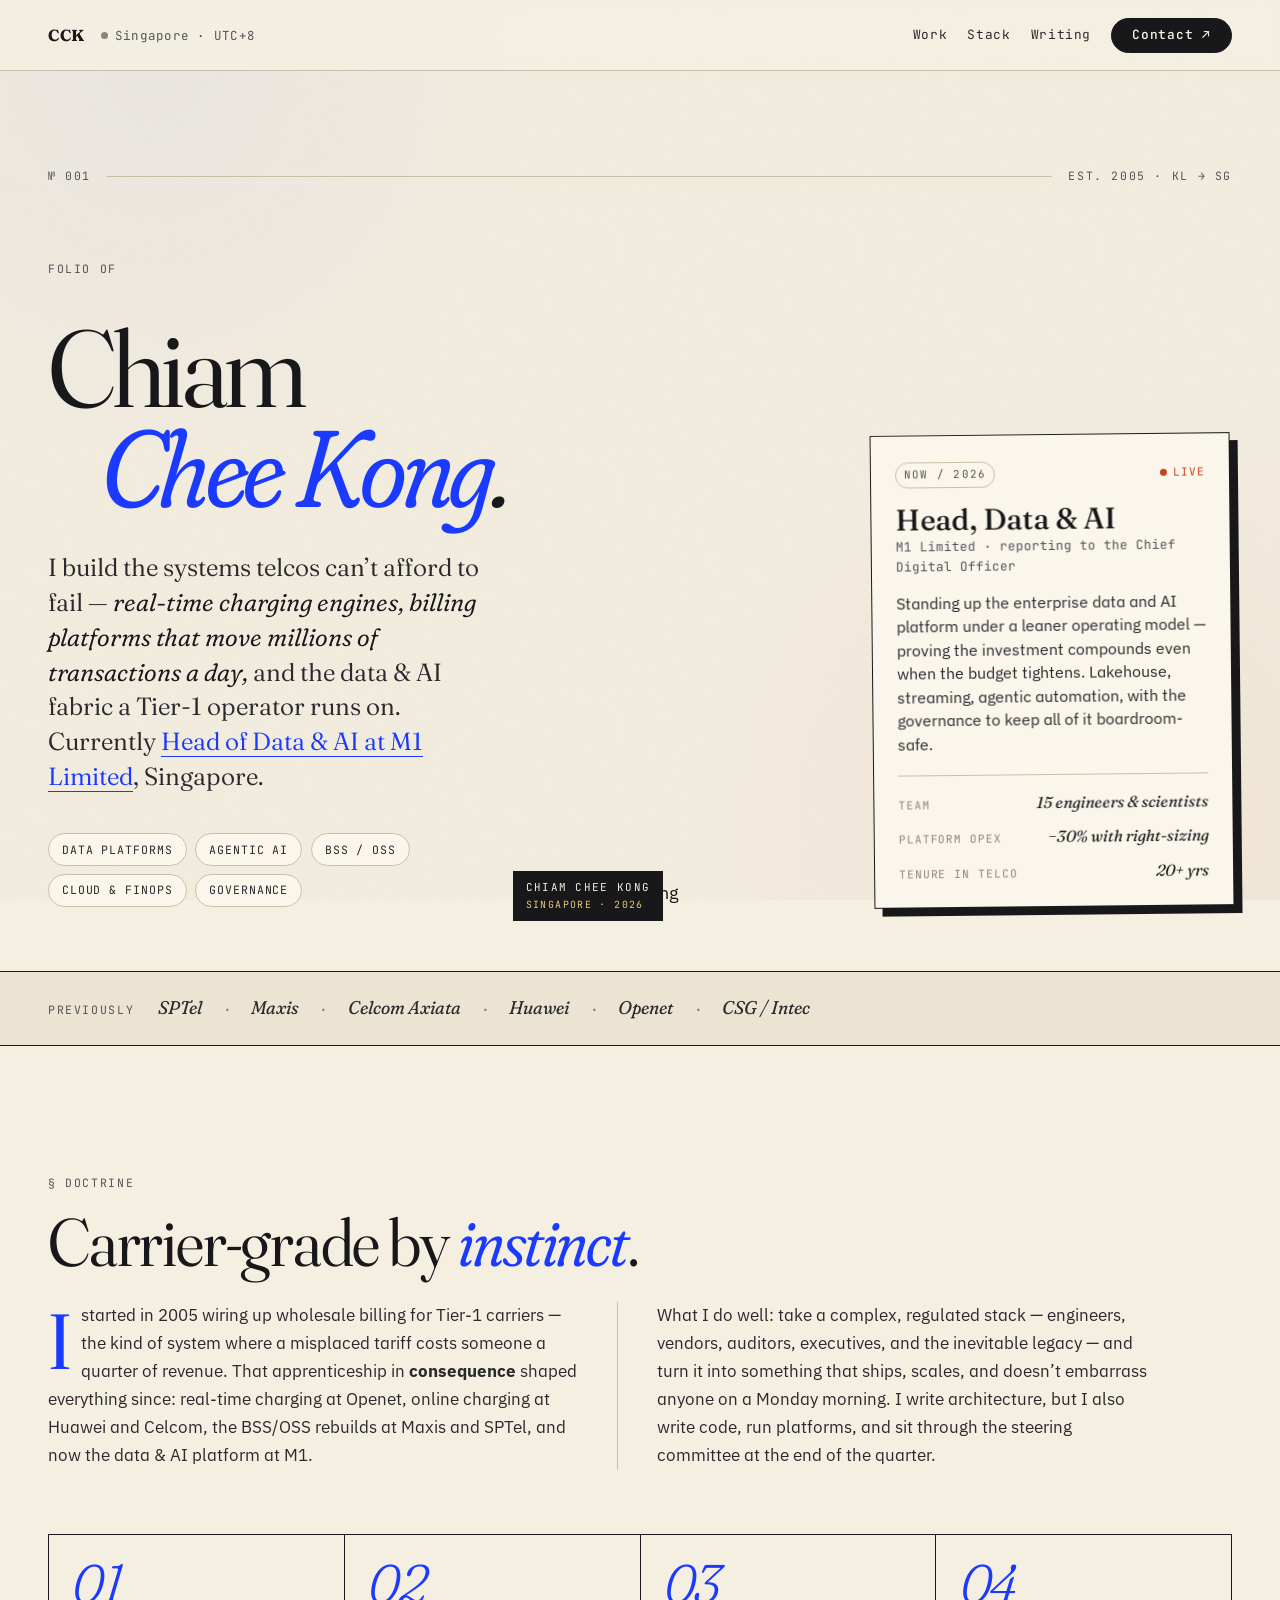
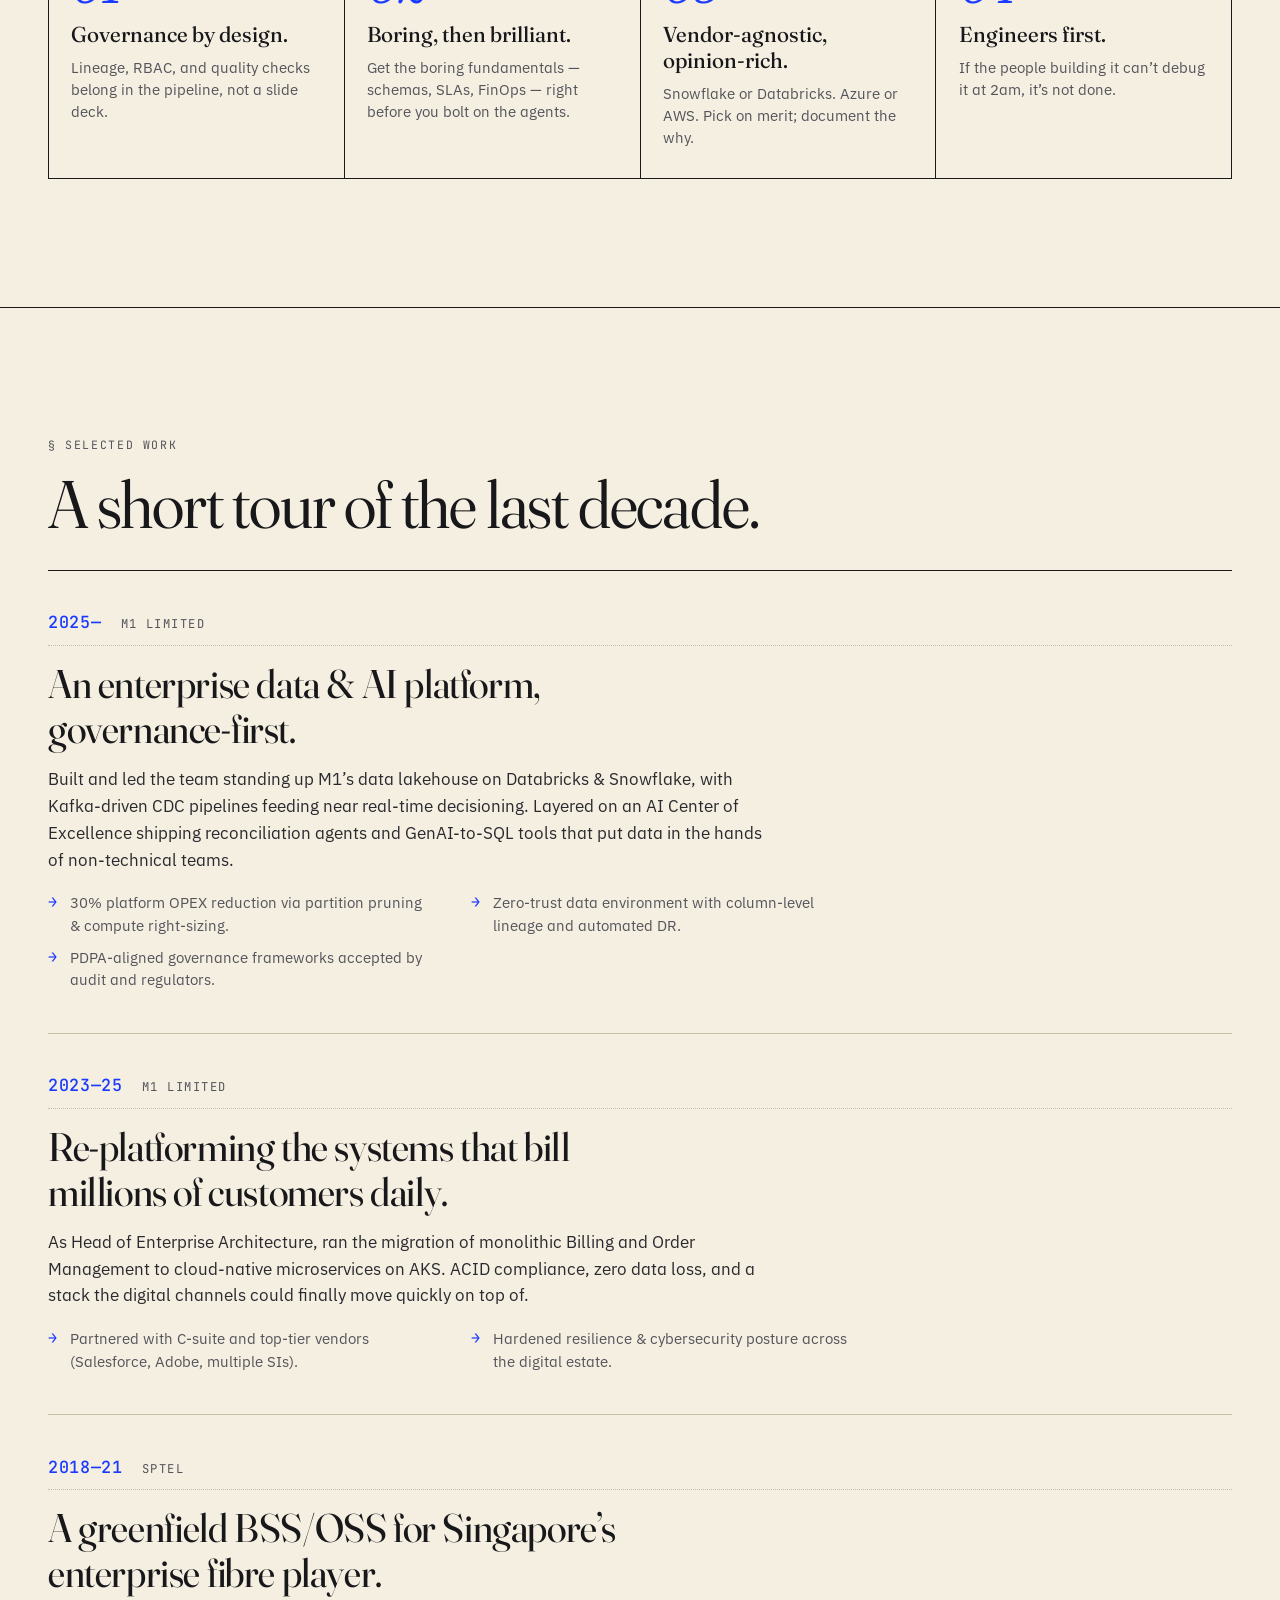
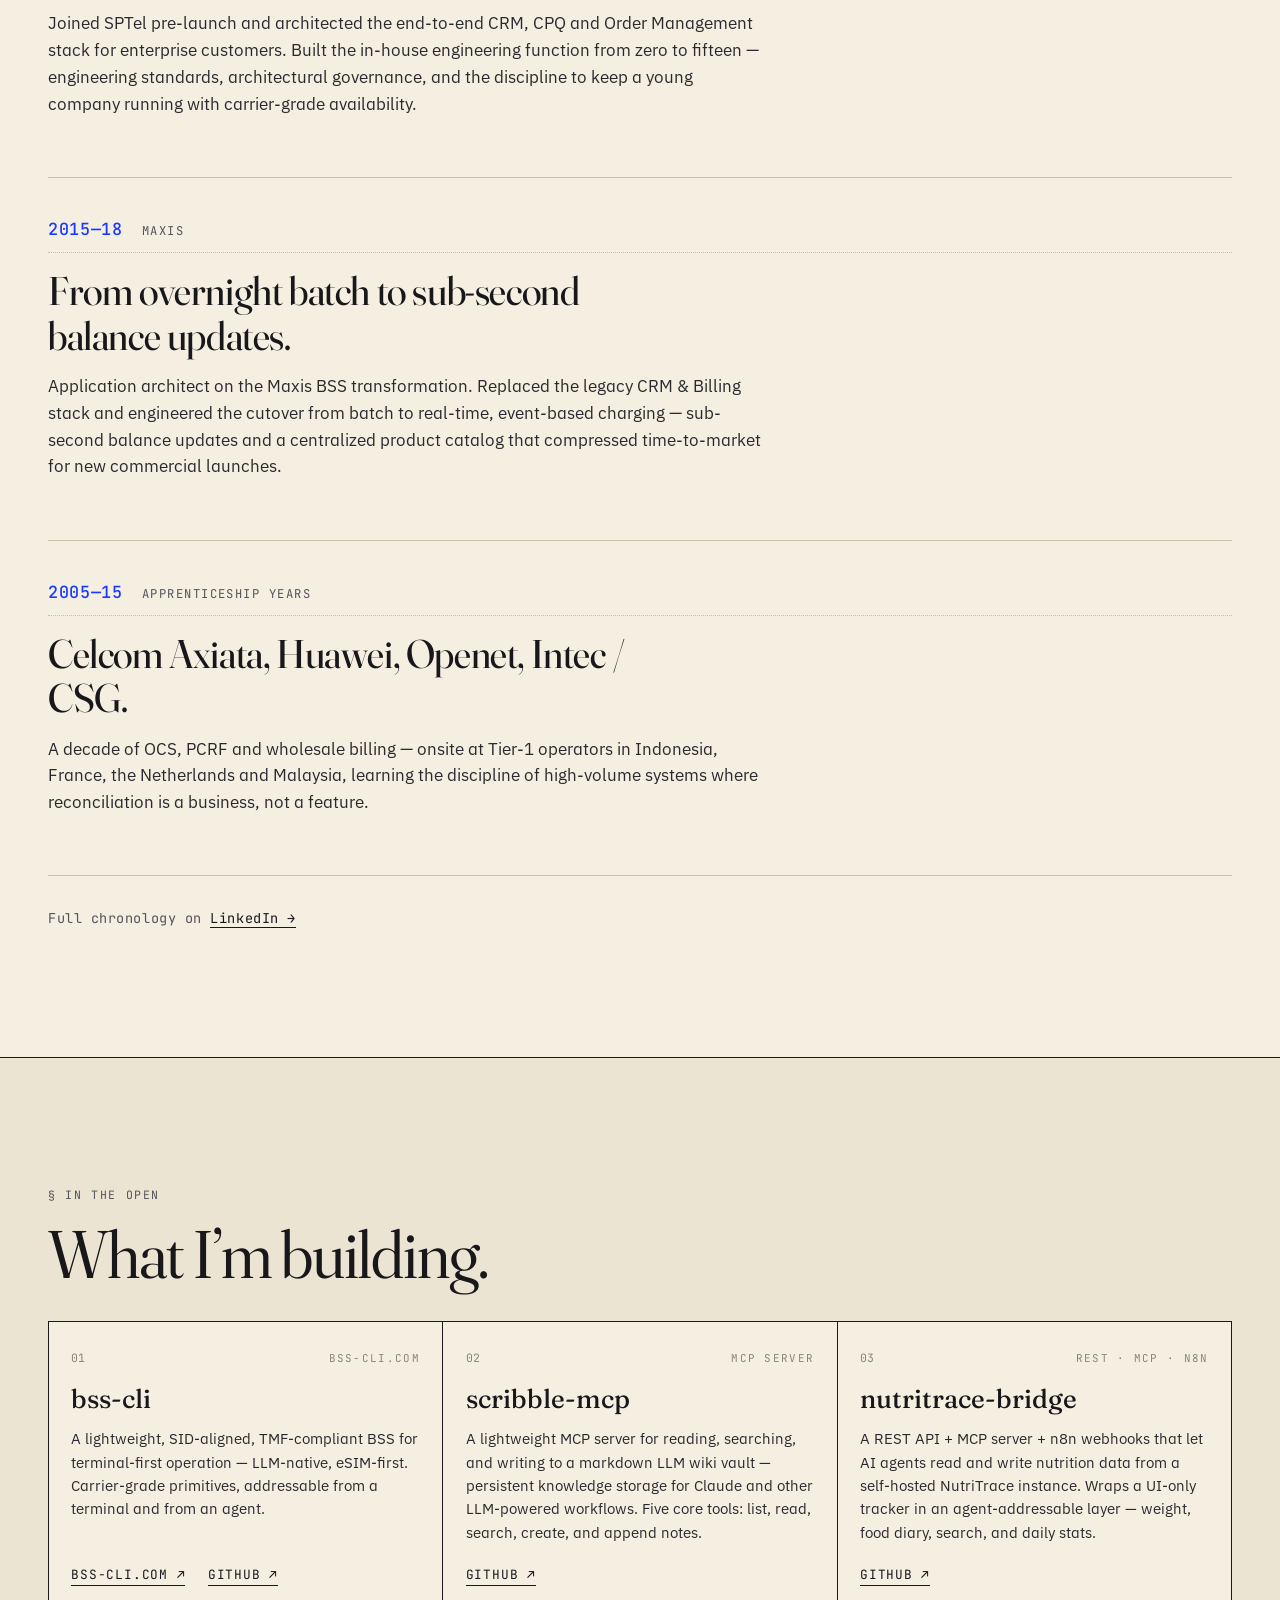
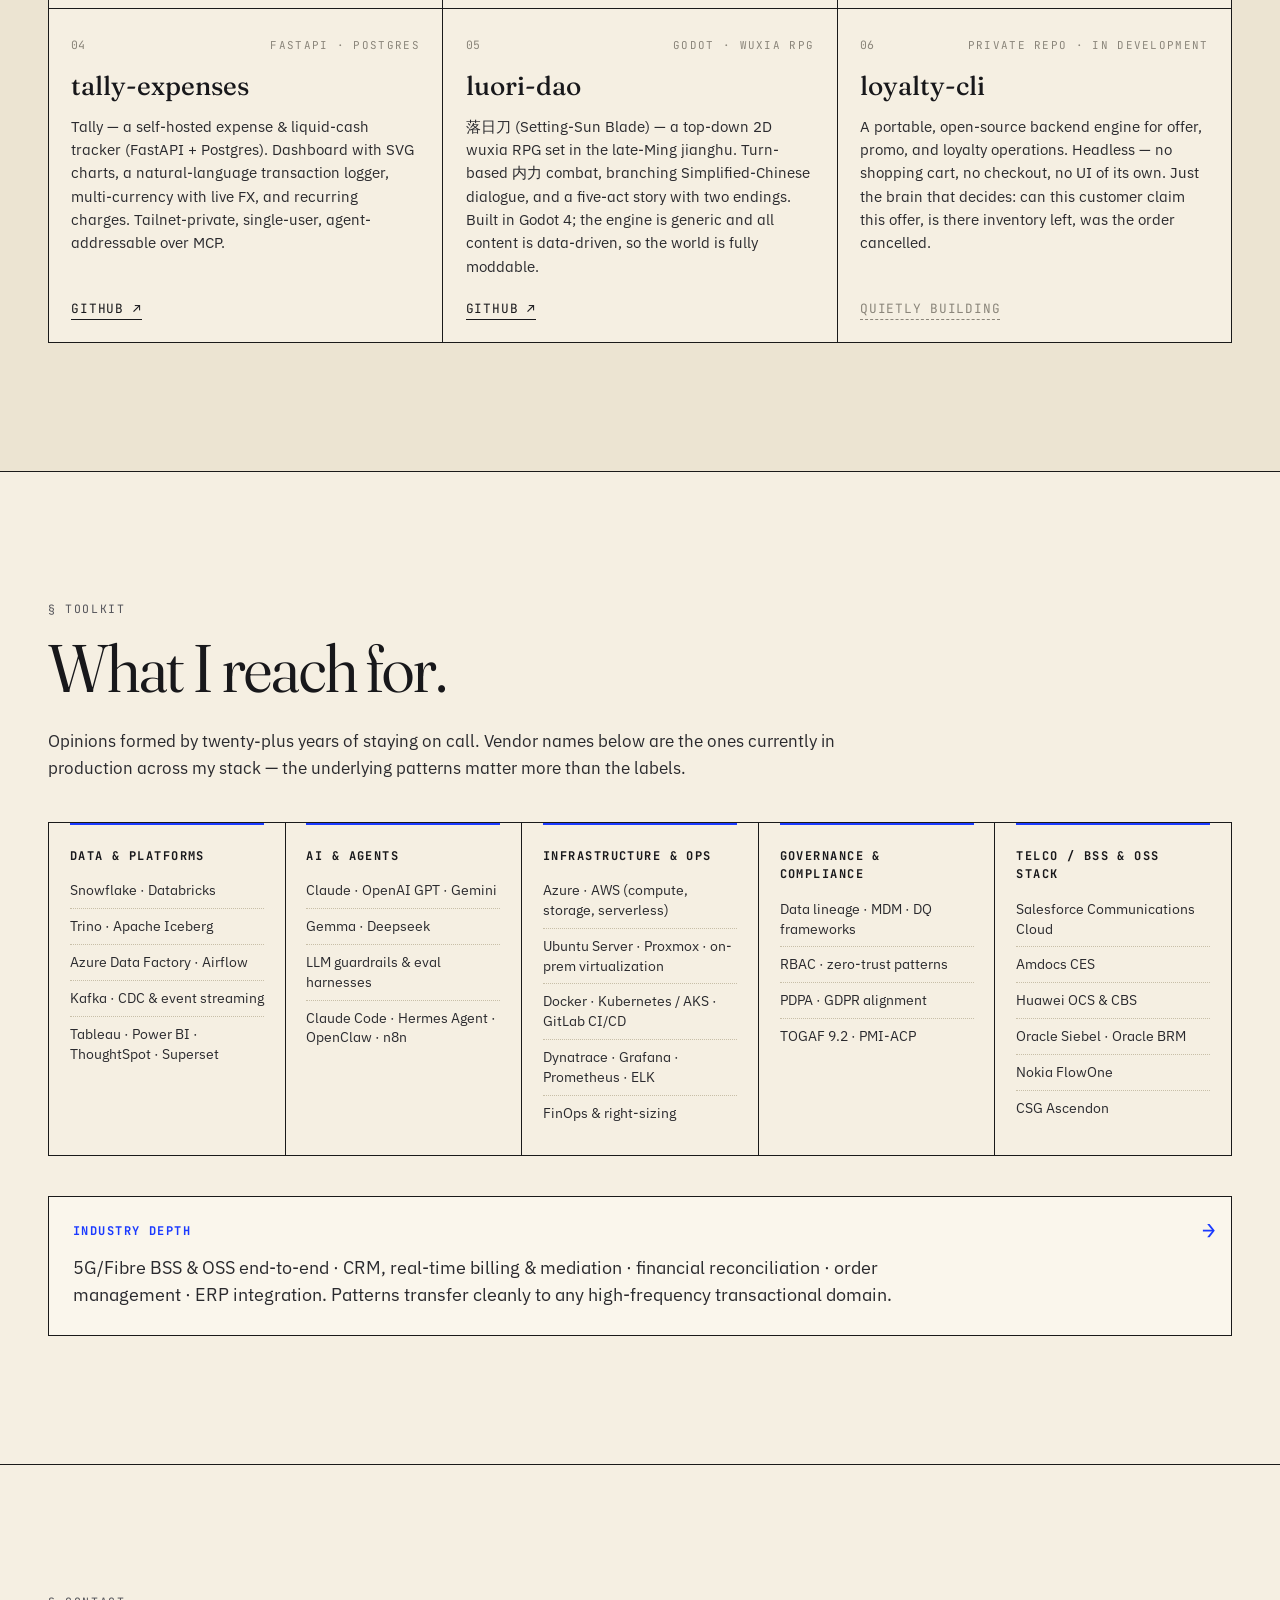
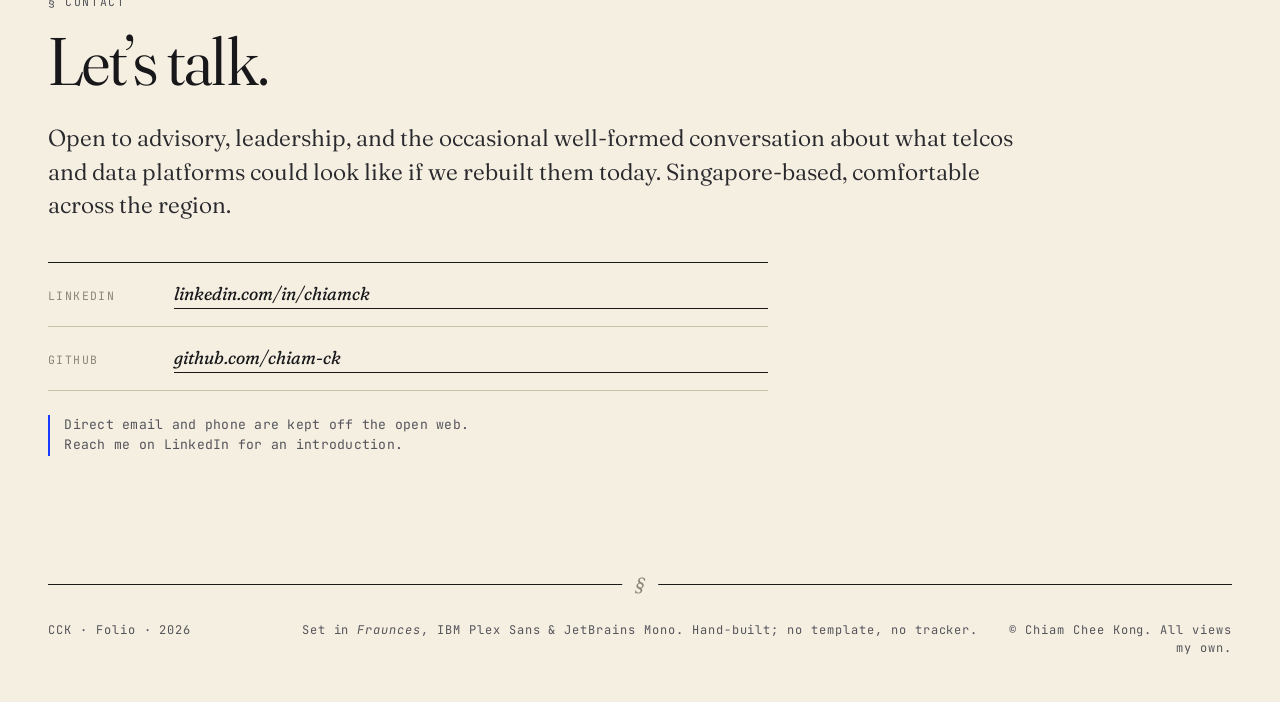
==== index.html @ cd93c9a8 "Refresh doctrine headline and site title Headline: 'Carrier-grade by instinct.' (builder vibe, enter" ====
<!doctype html>
<html lang="en">
<head>
  <meta charset="utf-8" />
  <meta name="viewport" content="width=device-width,initial-scale=1" />
  <title>Chiam Chee Kong — Architect &amp; engineer, telco-scale data</title>
  <meta name="description" content="Chiam Chee Kong — Head of Data &amp; AI at M1 Limited. Over twenty years building telco-grade data, billing, and decision systems across Singapore and Malaysia." />
  <meta name="author" content="Chiam Chee Kong" />
  <meta property="og:title" content="Chiam Chee Kong — Architect &amp; engineer, telco-scale data" />
  <meta property="og:description" content="Over twenty years building telco-grade data, billing, and decision systems." />
  <meta property="og:url" content="https://chiamck.site" />
  <meta property="og:type" content="website" />
  <meta name="theme-color" content="#f5efe2" />
  <link rel="preconnect" href="https://fonts.googleapis.com" />
  <link rel="preconnect" href="https://fonts.gstatic.com" crossorigin />
  <link href="https://fonts.googleapis.com/css2?family=Fraunces:opsz,wght,SOFT@9..144,300..900,0..100&family=IBM+Plex+Sans:wght@300;400;500;600&family=JetBrains+Mono:wght@400;500&display=swap" rel="stylesheet" />
  <link rel="canonical" href="https://chiamck.site/" />
  <meta property="og:image" content="https://chiamck.site/assets/portrait.png" />
  <meta property="og:locale" content="en_SG" />
  <meta name="twitter:card" content="summary" />
  <meta name="twitter:title" content="Chiam Chee Kong — Architect &amp; engineer, telco-scale data" />
  <meta name="twitter:description" content="Over twenty years building telco-grade data, billing, and decision systems." />
  <meta name="twitter:image" content="https://chiamck.site/assets/portrait.png" />
  <link rel="stylesheet" href="./assets/styles.css?v=6" />
  <link rel="icon" type="image/svg+xml" href="./assets/favicon.svg" />
  <script type="application/ld+json">
  {
    "@context": "https://schema.org",
    "@type": "Person",
    "name": "Chiam Chee Kong",
    "alternateName": "Chee Kong Chiam",
    "url": "https://chiamck.site/",
    "image": "https://chiamck.site/assets/portrait.png",
    "jobTitle": "Head of Data & AI",
    "worksFor": {
      "@type": "Organization",
      "name": "M1 Limited",
      "url": "https://www.m1.com.sg/"
    },
    "nationality": "Singaporean",
    "address": {
      "@type": "PostalAddress",
      "addressCountry": "SG",
      "addressLocality": "Singapore"
    },
    "sameAs": [
      "https://www.linkedin.com/in/chiamck/",
      "https://github.com/chiam-ck",
      "https://bss-cli.com"
    ],
    "knowsAbout": [
      "Data Engineering",
      "Artificial Intelligence",
      "Agentic AI",
      "BSS/OSS",
      "Telecommunications",
      "Cloud Architecture",
      "Enterprise Architecture",
      "Real-time Billing",
      "Data Governance"
    ],
    "alumniOf": {
      "@type": "EducationalOrganization",
      "name": "Tunku Abdul Rahman College"
    }
  }
  </script>
</head>
<body class="page page--home">

  <a class="skip" href="#main">Skip to content</a>

  <header class="topbar" role="banner">
    <div class="topbar__mark">
      <span class="topbar__sigil" aria-hidden="true">CCK</span>
      <span class="topbar__meta"><span class="dot" aria-hidden="true"></span>Singapore · UTC+8</span>
    </div>
    <nav class="topbar__nav" aria-label="Primary">
      <a href="#work">Work</a>
      <a href="#stack">Stack</a>
      <a href="#writing">Writing</a>
      <a href="https://www.linkedin.com/in/chiamck/" rel="noopener" class="topbar__cta">Contact ↗</a>
    </nav>
  </header>

  <main id="main">

    <!-- HERO -->
    <section class="hero" aria-labelledby="hero-title">
      <div class="hero__rail" aria-hidden="true">
        <span>№ 001</span>
        <span class="rail-line"></span>
        <span>EST. 2005 · KL → SG</span>
      </div>

      <div class="hero__grid">
        <p class="kicker">Folio of</p>
        <h1 id="hero-title" class="display">
          <span class="display__line">Chiam</span>
          <span class="display__line display__line--it">Chee&nbsp;Kong<span class="display__period">.</span></span>
        </h1>

        <p class="lede">
          I build the systems telcos can&rsquo;t afford to fail —
          <em>real-time charging engines, billing platforms that move millions of transactions a day,</em>
          and the data &amp; AI fabric a Tier-1 operator runs on. Currently
          <a href="#work">Head of Data &amp; AI at M1 Limited</a>, Singapore.
        </p>

        <ul class="hero__chips" aria-label="Focus areas">
          <li>Data Platforms</li>
          <li>Agentic AI</li>
          <li>BSS / OSS</li>
          <li>Cloud &amp; FinOps</li>
          <li>Governance</li>
        </ul>
      </div>

      <figure class="portrait" aria-label="Portrait of Chiam Chee Kong">
        <img src="./assets/portrait.png" alt="Chiam Chee Kong" loading="eager" />
        <figcaption>
          <span class="portrait__plate">
            <span>Chiam Chee Kong</span>
            <span class="portrait__loc">Singapore · 2026</span>
          </span>
        </figcaption>
      </figure>

      <aside class="card-now" aria-labelledby="now-title">
        <div class="card-now__head">
          <span class="tag">Now / 2026</span>
          <span class="card-now__time"><span class="dot dot--live"></span>Live</span>
        </div>
        <h2 id="now-title" class="card-now__title">Head, Data &amp; AI</h2>
        <p class="card-now__org">M1 Limited &middot; reporting to the Chief Digital Officer</p>
        <p class="card-now__body">
          Standing up the enterprise data and AI platform under a leaner operating model &mdash; proving the investment
          compounds even when the budget tightens. Lakehouse, streaming, agentic automation, with the governance to keep
          all of it boardroom-safe.
        </p>
        <dl class="card-now__stats">
          <div><dt>Team</dt><dd>15 engineers &amp; scientists</dd></div>
          <div><dt>Platform OPEX</dt><dd>−30% with right-sizing</dd></div>
          <div><dt>Tenure in telco</dt><dd>20+ yrs</dd></div>
        </dl>
      </aside>
    </section>

    <!-- PREVIOUSLY -->
    <section class="previously" aria-label="Previously">
      <p class="previously__label">Previously</p>
      <ul class="previously__list">
        <li>SPTel</li>
        <li>Maxis</li>
        <li>Celcom Axiata</li>
        <li>Huawei</li>
        <li>Openet</li>
        <li>CSG / Intec</li>
      </ul>
    </section>

    <!-- ABOUT / DOCTRINE -->
    <section class="doctrine" aria-labelledby="doctrine-title">
      <p class="kicker">§ Doctrine</p>
      <h2 id="doctrine-title" class="section-title">
        Carrier-grade by <em>instinct</em>.
      </h2>
      <div class="doctrine__cols">
        <p>
          I started in 2005 wiring up wholesale billing for Tier-1 carriers — the kind of system where a misplaced
          tariff costs someone a quarter of revenue. That apprenticeship in <strong>consequence</strong> shaped
          everything since: real-time charging at Openet, online charging at Huawei and Celcom, the BSS/OSS rebuilds
          at Maxis and SPTel, and now the data &amp; AI platform at M1.
        </p>
        <p>
          What I do well: take a complex, regulated stack &mdash; engineers, vendors, auditors, executives, and the
          inevitable legacy &mdash; and turn it into something that ships, scales, and doesn&rsquo;t embarrass anyone
          on a Monday morning. I write architecture, but I also write code, run platforms, and sit through the
          steering committee at the end of the quarter.
        </p>
      </div>

      <ul class="principles" aria-label="Operating principles">
        <li>
          <span class="principles__num">01</span>
          <h3>Governance by design.</h3>
          <p>Lineage, RBAC, and quality checks belong in the pipeline, not a slide deck.</p>
        </li>
        <li>
          <span class="principles__num">02</span>
          <h3>Boring, then brilliant.</h3>
          <p>Get the boring fundamentals — schemas, SLAs, FinOps — right before you bolt on the agents.</p>
        </li>
        <li>
          <span class="principles__num">03</span>
          <h3>Vendor-agnostic, opinion-rich.</h3>
          <p>Snowflake or Databricks. Azure or AWS. Pick on merit; document the why.</p>
        </li>
        <li>
          <span class="principles__num">04</span>
          <h3>Engineers first.</h3>
          <p>If the people building it can&rsquo;t debug it at 2am, it&rsquo;s not done.</p>
        </li>
      </ul>
    </section>

    <!-- WORK -->
    <section class="work" id="work" aria-labelledby="work-title">
      <p class="kicker">§ Selected work</p>
      <h2 id="work-title" class="section-title">A short tour of the last decade.</h2>

      <ol class="case-list">
        <li class="case">
          <div class="case__meta">
            <span class="case__year">2025—</span>
            <span class="case__org">M1 Limited</span>
          </div>
          <h3 class="case__title">An enterprise data &amp; AI platform, governance-first.</h3>
          <p class="case__summary">
            Built and led the team standing up M1&rsquo;s data lakehouse on Databricks &amp; Snowflake, with
            Kafka-driven CDC pipelines feeding near real-time decisioning. Layered on an AI Center of Excellence
            shipping reconciliation agents and GenAI-to-SQL tools that put data in the hands of non-technical teams.
          </p>
          <ul class="case__points">
            <li>30% platform OPEX reduction via partition pruning &amp; compute right-sizing.</li>
            <li>Zero-trust data environment with column-level lineage and automated DR.</li>
            <li>PDPA-aligned governance frameworks accepted by audit and regulators.</li>
          </ul>
        </li>

        <li class="case">
          <div class="case__meta">
            <span class="case__year">2023—25</span>
            <span class="case__org">M1 Limited</span>
          </div>
          <h3 class="case__title">Re-platforming the systems that bill millions of customers daily.</h3>
          <p class="case__summary">
            As Head of Enterprise Architecture, ran the migration of monolithic Billing and Order Management to
            cloud-native microservices on AKS. ACID compliance, zero data loss, and a stack the digital channels
            could finally move quickly on top of.
          </p>
          <ul class="case__points">
            <li>Partnered with C-suite and top-tier vendors (Salesforce, Adobe, multiple SIs).</li>
            <li>Hardened resilience &amp; cybersecurity posture across the digital estate.</li>
          </ul>
        </li>

        <li class="case">
          <div class="case__meta">
            <span class="case__year">2018—21</span>
            <span class="case__org">SPTel</span>
          </div>
          <h3 class="case__title">A greenfield BSS/OSS for Singapore&rsquo;s enterprise fibre player.</h3>
          <p class="case__summary">
            Joined SPTel pre-launch and architected the end-to-end CRM, CPQ and Order Management stack for enterprise
            customers. Built the in-house engineering function from zero to fifteen — engineering standards,
            architectural governance, and the discipline to keep a young company running with carrier-grade
            availability.
          </p>
        </li>

        <li class="case">
          <div class="case__meta">
            <span class="case__year">2015—18</span>
            <span class="case__org">Maxis</span>
          </div>
          <h3 class="case__title">From overnight batch to sub-second balance updates.</h3>
          <p class="case__summary">
            Application architect on the Maxis BSS transformation. Replaced the legacy CRM &amp; Billing stack and
            engineered the cutover from batch to real-time, event-based charging — sub-second balance updates and a
            centralized product catalog that compressed time-to-market for new commercial launches.
          </p>
        </li>

        <li class="case case--quiet">
          <div class="case__meta">
            <span class="case__year">2005—15</span>
            <span class="case__org">Apprenticeship years</span>
          </div>
          <h3 class="case__title">Celcom Axiata, Huawei, Openet, Intec / CSG.</h3>
          <p class="case__summary">
            A decade of OCS, PCRF and wholesale billing — onsite at Tier-1 operators in Indonesia, France, the
            Netherlands and Malaysia, learning the discipline of high-volume systems where reconciliation is a
            business, not a feature.
          </p>
        </li>
      </ol>

      <p class="work__more">
        Full chronology on <a href="https://www.linkedin.com/in/chiamck/" rel="noopener">LinkedIn →</a>
      </p>
    </section>

    <!-- WRITING / SIDE PROJECTS -->
    <section class="writing" id="writing" aria-labelledby="writing-title">
      <p class="kicker">§ In the open</p>
      <h2 id="writing-title" class="section-title">What I&rsquo;m building.</h2>

      <div class="writing__grid">
        <article class="card-proj">
          <div class="card-proj__head">
            <span class="card-proj__num">01</span>
            <span class="tag tag--mono">bss-cli.com</span>
          </div>
          <h3 class="card-proj__title">bss-cli</h3>
          <p class="card-proj__body">
            A lightweight, SID-aligned, TMF-compliant BSS for terminal-first operation &mdash; LLM-native,
            eSIM-first. Carrier-grade primitives, addressable from a terminal and from an agent.
          </p>
          <div class="card-proj__links">
            <a class="link-arrow" href="https://bss-cli.com" rel="noopener">bss-cli.com</a>
            <a class="link-arrow" href="https://github.com/chiam-ck/bss-cli" rel="noopener">GitHub</a>
          </div>
        </article>

        <article class="card-proj">
          <div class="card-proj__head">
            <span class="card-proj__num">02</span>
            <span class="tag tag--mono">mcp server</span>
          </div>
          <h3 class="card-proj__title">scribble-mcp</h3>
          <p class="card-proj__body">
            A lightweight MCP server for reading, searching, and writing to a markdown LLM wiki vault &mdash;
            persistent knowledge storage for Claude and other LLM-powered workflows. Five core tools: list,
            read, search, create, and append notes.
          </p>
          <div class="card-proj__links">
            <a class="link-arrow" href="https://github.com/chiam-ck/scribble-mcp" rel="noopener">GitHub</a>
          </div>
        </article>

        <article class="card-proj">
          <div class="card-proj__head">
            <span class="card-proj__num">03</span>
            <span class="tag tag--mono">rest · mcp · n8n</span>
          </div>
          <h3 class="card-proj__title">nutritrace-bridge</h3>
          <p class="card-proj__body">
            A REST API + MCP server + n8n webhooks that let AI agents read and write nutrition data from a
            self-hosted NutriTrace instance. Wraps a UI-only tracker in an agent-addressable layer &mdash;
            weight, food diary, search, and daily stats.
          </p>
          <div class="card-proj__links">
            <a class="link-arrow" href="https://github.com/chiam-ck/nutritrace-bridge" rel="noopener">GitHub</a>
          </div>
        </article>

        <article class="card-proj">
          <div class="card-proj__head">
            <span class="card-proj__num">04</span>
            <span class="tag tag--mono">fastapi · postgres</span>
          </div>
          <h3 class="card-proj__title">tally-expenses</h3>
          <p class="card-proj__body">
            Tally &mdash; a self-hosted expense &amp; liquid-cash tracker (FastAPI + Postgres). Dashboard with
            SVG charts, a natural-language transaction logger, multi-currency with live FX, and recurring
            charges. Tailnet-private, single-user, agent-addressable over MCP.
          </p>
          <div class="card-proj__links">
            <a class="link-arrow" href="https://github.com/chiam-ck/tally-expenses" rel="noopener">GitHub</a>
          </div>
        </article>

        <article class="card-proj">
          <div class="card-proj__head">
            <span class="card-proj__num">05</span>
            <span class="tag tag--mono">godot · wuxia rpg</span>
          </div>
          <h3 class="card-proj__title">luori-dao</h3>
          <p class="card-proj__body">
            落日刀 (Setting-Sun Blade) &mdash; a top-down 2D wuxia RPG set in the late-Ming jianghu. Turn-based
            内力 combat, branching Simplified-Chinese dialogue, and a five-act story with two endings. Built in
            Godot 4; the engine is generic and all content is data-driven, so the world is fully moddable.
          </p>
          <div class="card-proj__links">
            <a class="link-arrow" href="https://github.com/chiam-ck/luori-dao" rel="noopener">GitHub</a>
          </div>
        </article>

        <article class="card-proj">
          <div class="card-proj__head">
            <span class="card-proj__num">06</span>
            <span class="tag tag--mono">private repo · in development</span>
          </div>
          <h3 class="card-proj__title">loyalty-cli</h3>
          <p class="card-proj__body">
            A portable, open-source backend engine for offer, promo, and loyalty operations. Headless &mdash;
            no shopping cart, no checkout, no UI of its own. Just the brain that decides: can this customer
            claim this offer, is there inventory left, was the order cancelled.
          </p>
          <span class="link-arrow link-arrow--muted">Quietly building</span>
        </article>
      </div>
    </section>

    <!-- STACK / CAPABILITIES -->
    <section class="stack" id="stack" aria-labelledby="stack-title">
      <p class="kicker">§ Toolkit</p>
      <h2 id="stack-title" class="section-title">What I reach for.</h2>
      <p class="stack__intro">
        Opinions formed by twenty-plus years of staying on call. Vendor names below are the ones currently in production
        across my stack — the underlying patterns matter more than the labels.
      </p>

      <div class="stack__grid">
        <div class="stack__col">
          <h3>Data &amp; platforms</h3>
          <ul>
            <li>Snowflake · Databricks</li>
            <li>Trino · Apache Iceberg</li>
            <li>Azure Data Factory · Airflow</li>
            <li>Kafka · CDC &amp; event streaming</li>
            <li>Tableau · Power BI · ThoughtSpot · Superset</li>
          </ul>
        </div>
        <div class="stack__col">
          <h3>AI &amp; agents</h3>
          <ul>
            <li>Claude · OpenAI GPT · Gemini</li>
            <li>Gemma · Deepseek</li>
            <li>LLM guardrails &amp; eval harnesses</li>
            <li>Claude Code · Hermes Agent · OpenClaw · n8n</li>
          </ul>
        </div>
        <div class="stack__col">
          <h3>Infrastructure &amp; ops</h3>
          <ul>
            <li>Azure · AWS (compute, storage, serverless)</li>
            <li>Ubuntu Server · Proxmox · on-prem virtualization</li>
            <li>Docker · Kubernetes / AKS · GitLab CI/CD</li>
            <li>Dynatrace · Grafana · Prometheus · ELK</li>
            <li>FinOps &amp; right-sizing</li>
          </ul>
        </div>
        <div class="stack__col">
          <h3>Governance &amp; compliance</h3>
          <ul>
            <li>Data lineage · MDM · DQ frameworks</li>
            <li>RBAC · zero-trust patterns</li>
            <li>PDPA · GDPR alignment</li>
            <li>TOGAF 9.2 · PMI-ACP</li>
          </ul>
        </div>
        <div class="stack__col stack__col--telco">
          <h3>Telco / BSS &amp; OSS stack</h3>
          <ul>
            <li>Salesforce Communications Cloud</li>
            <li>Amdocs CES</li>
            <li>Huawei OCS &amp; CBS</li>
            <li>Oracle Siebel · Oracle BRM</li>
            <li>Nokia FlowOne</li>
            <li>CSG Ascendon</li>
          </ul>
        </div>
      </div>

      <div class="stack__industry">
        <h3>Industry depth</h3>
        <p>
          5G/Fibre BSS &amp; OSS end-to-end · CRM, real-time billing &amp; mediation · financial reconciliation ·
          order management · ERP integration. Patterns transfer cleanly to any high-frequency transactional domain.
        </p>
      </div>
    </section>

    <!-- CONTACT -->
    <section class="contact" id="contact" aria-labelledby="contact-title">
      <p class="kicker">§ Contact</p>
      <h2 id="contact-title" class="section-title">Let&rsquo;s talk.</h2>
      <p class="contact__lede">
        Open to advisory, leadership, and the occasional well-formed conversation about what telcos and data
        platforms could look like if we rebuilt them today. Singapore-based, comfortable across the region.
      </p>

      <ul class="contact__list">
        <li>
          <span class="contact__label">LinkedIn</span>
          <a href="https://www.linkedin.com/in/chiamck/" rel="noopener">linkedin.com/in/chiamck</a>
        </li>
        <li>
          <span class="contact__label">GitHub</span>
          <a href="https://github.com/chiam-ck" rel="noopener">github.com/chiam-ck</a>
        </li>
      </ul>
      <p class="contact__note">
        Direct email and phone are kept off the open web. Reach me on LinkedIn for an introduction.
      </p>
    </section>
  </main>

  <footer class="footer" role="contentinfo">
    <div class="footer__rule" aria-hidden="true"></div>
    <div class="footer__grid">
      <p class="footer__mark">CCK · Folio · 2026</p>
      <p class="footer__cite">
        Set in <em>Fraunces</em>, IBM Plex Sans &amp; JetBrains Mono. Hand-built; no template, no tracker.
      </p>
      <p class="footer__legal">
        © Chiam Chee Kong. All views my own.
      </p>
    </div>
  </footer>

</body>
</html>
---- assets/styles.css ----
/* =========================================================
   CCK · Folio
   Editorial / technical. Cream paper, ink black, cobalt accent.
   ========================================================= */

:root {
  --paper:        #f5efe2;
  --paper-deep:   #ece4d2;
  --paper-soft:   #faf6ec;
  --ink:          #18181b;
  --ink-soft:     #2a2a2e;
  --ink-mute:     #54545a;
  --ink-faint:    #8a857a;
  --rule:         #1a1a1a;
  --rule-soft:    #c8bfa8;
  --accent:       #1a3aff;          /* cobalt */
  --accent-warm:  #c4421a;          /* terracotta — used sparingly */
  --hl:           #fff5b8;          /* highlighter */

  --serif:  "Fraunces", "Iowan Old Style", Georgia, "Times New Roman", serif;
  --sans:   "IBM Plex Sans", -apple-system, BlinkMacSystemFont, "Helvetica Neue", Arial, sans-serif;
  --mono:   "JetBrains Mono", "SF Mono", "Fira Code", ui-monospace, Menlo, monospace;

  --measure: 64ch;
  --gutter: clamp(1.25rem, 4vw, 3rem);
  --section-y: clamp(4rem, 10vw, 8rem);

  --easing: cubic-bezier(.2,.8,.2,1);
}

/* ---------- reset / base ---------- */

*, *::before, *::after { box-sizing: border-box; }
html, body { margin: 0; padding: 0; }
html { scroll-behavior: smooth; }

body {
  background: var(--paper);
  color: var(--ink);
  font-family: var(--sans);
  font-size: clamp(15px, 1.05vw + 12px, 18px);
  line-height: 1.55;
  font-feature-settings: "ss01", "kern", "liga";
  text-rendering: optimizeLegibility;
  -webkit-font-smoothing: antialiased;
  background-image:
    radial-gradient(circle at 12% 8%, rgba(26,58,255,.04), transparent 28%),
    radial-gradient(circle at 88% 92%, rgba(196,66,26,.05), transparent 32%);
  background-attachment: fixed;
}

/* subtle paper grain */
body::before {
  content: "";
  position: fixed; inset: 0;
  pointer-events: none;
  background-image: url("data:image/svg+xml;utf8,<svg xmlns='http://www.w3.org/2000/svg' width='240' height='240'><filter id='n'><feTurbulence type='fractalNoise' baseFrequency='.85' numOctaves='2' stitchTiles='stitch'/><feColorMatrix values='0 0 0 0 0  0 0 0 0 0  0 0 0 0 0  0 0 0 .045 0'/></filter><rect width='100%25' height='100%25' filter='url(%23n)'/></svg>");
  mix-blend-mode: multiply;
  opacity: .55;
  z-index: 1;
}

main, header, footer, section { position: relative; z-index: 2; }

a {
  color: inherit;
  text-decoration: none;
  text-underline-offset: .2em;
  text-decoration-thickness: 1px;
  border-bottom: 1px solid currentColor;
  transition: color .25s var(--easing), background .25s var(--easing);
}
a:hover, a:focus-visible {
  color: var(--accent);
}
a:focus-visible { outline: 2px dashed var(--accent); outline-offset: 4px; border-radius: 2px; }

img { max-width: 100%; display: block; }

::selection { background: var(--hl); color: var(--ink); }

.skip {
  position: absolute; left: -9999px;
  background: var(--ink); color: var(--paper); padding: .6rem 1rem;
}
.skip:focus { left: 1rem; top: 1rem; z-index: 10; }

/* ---------- typography primitives ---------- */

.kicker {
  font-family: var(--mono);
  font-size: .72rem;
  letter-spacing: .14em;
  text-transform: uppercase;
  color: var(--ink-mute);
  margin: 0 0 1rem;
}

.section-title {
  font-family: var(--serif);
  font-weight: 360;
  font-style: normal;
  font-size: clamp(2.1rem, 4vw + 1rem, 4.4rem);
  line-height: 1.02;
  letter-spacing: -0.018em;
  margin: 0 0 1.6rem;
  font-variation-settings: "opsz" 144, "SOFT" 30;
}
.section-title em {
  font-style: italic;
  font-variation-settings: "opsz" 144, "SOFT" 80;
  color: var(--accent);
}

.tag {
  display: inline-flex; align-items: center; gap: .5em;
  font-family: var(--mono);
  font-size: .68rem;
  letter-spacing: .12em;
  text-transform: uppercase;
  color: var(--ink-mute);
  border: 1px solid var(--rule-soft);
  padding: .35em .7em;
  border-radius: 999px;
  background: var(--paper-soft);
}
.tag--mono { padding: .25em 0; border: 0; background: transparent; color: var(--ink-faint); }

.dot {
  width: 7px; height: 7px; border-radius: 50%;
  background: var(--ink-faint); display: inline-block;
}
.dot--live {
  background: var(--accent-warm);
  box-shadow: 0 0 0 0 rgba(196,66,26,.5);
  animation: live 1.6s var(--easing) infinite;
}
@keyframes live {
  0%   { box-shadow: 0 0 0 0   rgba(196,66,26,.55); }
  70%  { box-shadow: 0 0 0 10px rgba(196,66,26,0); }
  100% { box-shadow: 0 0 0 0   rgba(196,66,26,0); }
}

/* ---------- top bar ---------- */

.topbar {
  position: sticky; top: 0; z-index: 5;
  display: flex; align-items: center; justify-content: space-between;
  gap: 2rem;
  padding: 1.1rem var(--gutter);
  background: rgba(245, 239, 226, .82);
  backdrop-filter: blur(10px) saturate(1.1);
  -webkit-backdrop-filter: blur(10px) saturate(1.1);
  border-bottom: 1px solid var(--rule-soft);
}
.topbar__mark {
  display: flex; align-items: center; gap: 1rem;
  font-family: var(--mono); font-size: .78rem; letter-spacing: .1em;
}
.topbar__sigil {
  display: inline-block;
  font-family: var(--serif);
  font-weight: 700;
  font-size: 1rem;
  letter-spacing: .04em;
  color: var(--ink);
  border: 0;
}
.topbar__sigil--link { border-bottom: 1px solid currentColor; }
.topbar__meta { display: inline-flex; align-items: center; gap: .55em; color: var(--ink-mute); }

.topbar__nav {
  display: flex; align-items: center; gap: 1.25rem;
  font-family: var(--mono); font-size: .8rem; letter-spacing: .05em;
}
.topbar__nav a, .topbar__nav button {
  border-bottom: 1px solid transparent;
  background: none; cursor: pointer;
  font: inherit; color: var(--ink-soft); padding: 0;
}
.topbar__nav a:hover, .topbar__nav button:hover {
  border-bottom-color: currentColor; color: var(--accent);
}
.topbar__cta,
.topbar__cta:link,
.topbar__cta:visited {
  display: inline-flex;
  align-items: center;
  justify-content: center;
  height: 2.2rem;
  line-height: 1;
  white-space: nowrap;
  border: 1px solid var(--ink) !important;
  padding: 0 1.25rem;
  border-radius: 999px;
  background: var(--ink) !important;
  color: var(--paper-soft) !important;
  font-weight: 500;
  letter-spacing: .06em;
  font-family: inherit;
}
.topbar__cta:hover, .topbar__cta:focus-visible {
  background: var(--accent) !important;
  border-color: var(--accent) !important;
  color: #ffffff !important;
}
.topbar__cta--button {
  font-family: var(--mono);
  font-size: .8rem;
  cursor: pointer;
  -webkit-appearance: none;
  appearance: none;
}
@media (max-width: 720px) {
  .topbar { padding: .75rem 1rem; gap: 1rem; }
  .topbar__nav { gap: .85rem; font-size: .72rem; }
  .topbar__nav a:not(.topbar__cta) { display: none; }
  .topbar__nav .topbar__cta { display: inline-flex; }
}

/* ---------- HERO ---------- */

.hero {
  padding: clamp(3rem, 8vw, 6rem) var(--gutter) clamp(2rem, 5vw, 4rem);
  display: grid;
  grid-template-columns: minmax(0, 1fr) minmax(220px, 300px) minmax(260px, 360px);
  grid-template-areas:
    "rail    rail      rail"
    "title   portrait  now";
  gap: clamp(1.5rem, 4vw, 4rem);
  align-items: end;
  border-bottom: 1px solid var(--rule);
}
.hero__rail { grid-area: rail; }
.hero__grid { grid-area: title; }
.portrait   { grid-area: portrait; }
.card-now   { grid-area: now; }

@media (max-width: 1100px) {
  .hero {
    grid-template-columns: 1fr 1fr;
    grid-template-areas:
      "rail rail"
      "title portrait"
      "now   now";
  }
}
@media (max-width: 720px) {
  .hero {
    grid-template-columns: 1fr;
    grid-template-areas:
      "rail"
      "portrait"
      "title"
      "now";
  }
}

.hero__rail {
  grid-column: 1 / -1;
  display: flex; align-items: center; gap: 1rem;
  font-family: var(--mono); font-size: .72rem; letter-spacing: .14em;
  text-transform: uppercase; color: var(--ink-mute);
  margin-bottom: 1.5rem;
}
.rail-line { flex: 1; height: 1px; background: var(--rule-soft); }

.hero__grid {
  display: grid; gap: 1.5rem;
}

.display {
  font-family: var(--serif);
  font-weight: 360;
  font-size: clamp(3.2rem, 8.5vw, 7.5rem);
  line-height: .92;
  letter-spacing: -0.035em;
  margin: 0;
  font-variation-settings: "opsz" 144, "SOFT" 20;
}
@media (max-width: 720px) { .display { font-size: clamp(3.2rem, 14vw, 5.5rem); } }
.display__line { display: block; }
.display__line--it {
  font-style: italic;
  font-variation-settings: "opsz" 144, "SOFT" 100;
  color: var(--accent);
  padding-left: clamp(.5rem, 4vw, 4rem);
}
.display__period { color: var(--ink); }

.lede {
  font-family: var(--serif);
  font-size: clamp(1.15rem, 1vw + .9rem, 1.55rem);
  line-height: 1.4;
  font-weight: 350;
  max-width: 32em;
  color: var(--ink-soft);
  font-variation-settings: "opsz" 36;
  margin: .5rem 0 0;
}
.lede em {
  font-style: italic;
  color: var(--ink);
  font-variation-settings: "opsz" 36, "SOFT" 90;
}
.lede a { border-bottom: 1px solid var(--accent); color: var(--accent); }

.hero__chips {
  list-style: none; padding: 0; margin: 1rem 0 0;
  display: flex; flex-wrap: wrap; gap: .5rem .55rem;
}
.hero__chips li {
  font-family: var(--mono);
  font-size: .72rem; letter-spacing: .08em; text-transform: uppercase;
  padding: .4rem .8rem;
  background: var(--paper-soft);
  border: 1px solid var(--rule-soft);
  border-radius: 999px;
  color: var(--ink-soft);
}

/* portrait — illustrated bust floating free on paper */
.portrait {
  margin: 0;
  position: relative;
  align-self: end;
}
.portrait img {
  width: 100%;
  height: auto;
  display: block;
}
@media (max-width: 720px) {
  .portrait { max-width: 320px; margin-inline: auto; }
}

.portrait figcaption {
  position: absolute;
  left: -8px; bottom: -14px;
  z-index: 2;
}
.portrait__plate {
  display: inline-flex; flex-direction: column;
  background: var(--ink); color: var(--paper);
  padding: .55rem .8rem;
  font-family: var(--mono);
  font-size: .68rem; letter-spacing: .12em; text-transform: uppercase;
  line-height: 1.4;
}
.portrait__loc {
  color: #e8c875;            /* warm parchment yellow on ink — readable */
  font-size: .62rem;
  letter-spacing: .14em;
  margin-top: .15rem;
}

/* now-card */
.card-now {
  border: 1px solid var(--rule);
  background: var(--paper-soft);
  padding: 1.6rem 1.5rem 1.4rem;
  position: relative;
  box-shadow: 8px 8px 0 var(--ink);
  transform: rotate(-0.6deg);
}
.card-now__head {
  display: flex; justify-content: space-between; align-items: center;
  margin-bottom: 1rem;
}
.card-now__time {
  font-family: var(--mono); font-size: .7rem; letter-spacing: .1em; text-transform: uppercase;
  color: var(--accent-warm); display: inline-flex; align-items: center; gap: .5em;
}
.card-now__title {
  font-family: var(--serif); font-size: 1.85rem; line-height: 1.05;
  margin: 0 0 .15rem; font-weight: 480;
}
.card-now__org {
  font-family: var(--mono); font-size: .8rem; color: var(--ink-mute);
  margin: 0 0 .9rem;
}
.card-now__body { margin: 0 0 1.2rem; font-size: .98rem; line-height: 1.5; color: var(--ink-soft); }
.card-now__stats {
  display: grid; grid-template-columns: 1fr 1fr; gap: .6rem .9rem; margin: 0;
  border-top: 1px solid var(--rule-soft); padding-top: .9rem;
}
.card-now__stats > div { grid-column: span 2; display: flex; justify-content: space-between; gap: 1rem; align-items: baseline; }
.card-now__stats dt { font-family: var(--mono); font-size: .7rem; letter-spacing: .08em; text-transform: uppercase; color: var(--ink-faint); }
.card-now__stats dd { margin: 0; font-family: var(--serif); font-style: italic; font-size: 1rem; color: var(--ink); }

/* ---------- previously / past employers ---------- */

.previously {
  border-bottom: 1px solid var(--rule);
  padding: 1.4rem var(--gutter);
  display: flex; align-items: baseline; gap: 1.5rem;
  flex-wrap: wrap;
  background: var(--paper-deep);
}
.previously__label {
  font-family: var(--mono);
  font-size: .72rem; letter-spacing: .14em; text-transform: uppercase;
  color: var(--ink-mute);
  margin: 0;
  flex-shrink: 0;
}
.previously__list {
  list-style: none; margin: 0; padding: 0;
  display: flex; flex-wrap: wrap; align-items: baseline;
  gap: .4rem 1.4rem;
}
.previously__list li {
  font-family: var(--serif);
  font-style: italic;
  font-size: 1.15rem;
  color: var(--ink-soft);
  font-variation-settings: "opsz" 60, "SOFT" 80;
  position: relative;
}
.previously__list li:not(:last-child)::after {
  content: "·";
  margin-left: 1.4rem;
  color: var(--ink-faint);
  font-style: normal;
}

/* ---------- DOCTRINE ---------- */

.doctrine {
  padding: var(--section-y) var(--gutter);
  border-bottom: 1px solid var(--rule);
}
.doctrine__cols {
  display: grid; grid-template-columns: repeat(2, minmax(0, 1fr));
  gap: 2.4rem;
  max-width: 1100px;
  font-size: 1.06rem;
  line-height: 1.65;
  color: var(--ink-soft);
  position: relative;
}
.doctrine__cols p { margin: 0; }
.doctrine__cols p:first-child::first-letter {
  font-family: var(--serif);
  font-weight: 380;
  font-size: 4.6em;
  line-height: .85;
  float: left;
  padding: .08em .12em 0 0;
  color: var(--accent);
  font-variation-settings: "opsz" 144, "SOFT" 30;
}
.doctrine__cols p:first-child + p { border-left: 1px solid var(--rule-soft); padding-left: 2.4rem; }
@media (max-width: 760px) {
  .doctrine__cols { grid-template-columns: 1fr; gap: 1.6rem; }
  .doctrine__cols p:first-child + p { border-left: 0; padding-left: 0; }
}

.principles {
  list-style: none; padding: 0; margin: 4rem 0 0;
  display: grid; grid-template-columns: repeat(4, minmax(0, 1fr));
  gap: 1px;
  background: var(--rule);
  border: 1px solid var(--rule);
}
.principles li {
  background: var(--paper);
  padding: 1.6rem 1.4rem 1.8rem;
  position: relative;
}
.principles__num {
  display: block;
  font-family: var(--serif);
  font-style: italic;
  font-weight: 300;
  font-size: 3.4rem;
  line-height: .9;
  letter-spacing: -.03em;
  color: var(--accent);
  font-variation-settings: "opsz" 144, "SOFT" 100;
  margin: 0 0 .8rem;
}
.principles h3 {
  font-family: var(--serif); font-size: 1.35rem; line-height: 1.2;
  margin: 0 0 .55rem; font-weight: 460;
  font-variation-settings: "opsz" 60;
}
.principles p { margin: 0; color: var(--ink-mute); font-size: .92rem; line-height: 1.5; }

@media (max-width: 900px)  { .principles { grid-template-columns: repeat(2, 1fr); } }
@media (max-width: 520px)  { .principles { grid-template-columns: 1fr; } }

/* ---------- WORK ---------- */

.work {
  padding: var(--section-y) var(--gutter);
  border-bottom: 1px solid var(--rule);
}
.case-list {
  list-style: none; padding: 0; margin: 2rem 0 0;
  display: grid; gap: 0;
  border-top: 1px solid var(--rule);
}
.case {
  padding: 2.4rem 0 2.6rem;
  border-bottom: 1px solid var(--rule-soft);
  transition: background .35s var(--easing);
}
.case:hover { background: var(--paper-soft); }

.case__meta {
  display: flex; align-items: baseline; gap: 1.2rem;
  font-family: var(--mono); letter-spacing: .08em;
  text-transform: uppercase;
  margin-bottom: 1rem;
  padding-bottom: .6rem;
  border-bottom: 1px dotted var(--rule-soft);
}
.case__year {
  color: var(--accent); font-weight: 500;
  font-size: 1.05rem; letter-spacing: .04em;
}
.case__org  { color: var(--ink-mute); font-size: .76rem; letter-spacing: .12em; }
.case__meta::after {
  content: ""; flex: 1; height: 1px; background: transparent;
}

.case__title {
  font-family: var(--serif);
  font-size: clamp(1.6rem, 2vw + .9rem, 2.6rem);
  line-height: 1.12;
  margin: 0 0 .9rem;
  font-weight: 420;
  font-variation-settings: "opsz" 120;
  letter-spacing: -.01em;
  max-width: 26ch;
}
.case__summary {
  margin: 0 0 1.1rem; max-width: 72ch;
  color: var(--ink-soft); font-size: 1.05rem; line-height: 1.6;
}
.case__points {
  list-style: none; padding: 0; margin: 0;
  display: grid; grid-template-columns: repeat(2, minmax(0, 1fr));
  gap: .55rem 2.2rem;
  font-size: .95rem; color: var(--ink-mute);
  max-width: 90ch;
}
.case__points li {
  position: relative; padding-left: 1.4rem; line-height: 1.5;
}
.case__points li::before {
  content: "→";
  position: absolute; left: 0; top: 0;
  color: var(--accent); font-family: var(--mono);
}
@media (max-width: 760px) {
  .case__points { grid-template-columns: 1fr; }
}
.case--quiet { opacity: .9; }

.work__more {
  margin: 2rem 0 0;
  font-family: var(--mono); font-size: .85rem; letter-spacing: .04em;
  color: var(--ink-mute);
}
.work__more a { color: var(--ink); border-bottom: 1px solid var(--ink); }

/* ---------- WRITING / SIDE PROJECTS ---------- */

.writing {
  padding: var(--section-y) var(--gutter);
  border-bottom: 1px solid var(--rule);
  background: var(--paper-deep);
}
.writing__grid {
  display: grid;
  grid-template-columns: repeat(3, minmax(0, 1fr));
  gap: 1px;
  margin-top: 2rem;
  border: 1px solid var(--rule);
  background: var(--rule);
}
.card-proj__links {
  display: flex; flex-wrap: wrap; gap: .25rem 1.4rem;
  margin-top: auto;
  padding-top: .4rem;
}
@media (max-width: 900px) { .writing__grid { grid-template-columns: repeat(2, minmax(0, 1fr)); } }
@media (max-width: 520px) { .writing__grid { grid-template-columns: 1fr; } }

.card-proj {
  background: var(--paper);
  border: 0;
  padding: 1.6rem 1.4rem 1.4rem;
  display: flex; flex-direction: column; gap: .9rem;
  transition: background .25s var(--easing);
}
.card-proj:hover { background: var(--paper-soft); }
.card-proj:hover .card-proj__num { color: var(--accent); }
.card-proj__head { display: flex; justify-content: space-between; align-items: baseline; }
.card-proj__num { font-family: var(--mono); font-size: .72rem; color: var(--ink-faint); transition: color .25s var(--easing); }
.card-proj__title { font-family: var(--serif); font-size: 1.65rem; line-height: 1.1; margin: 0; font-weight: 460; }
.card-proj__body { margin: 0; color: var(--ink-soft); font-size: .94rem; line-height: 1.55; flex: 1; }

.link-arrow {
  font-family: var(--mono); font-size: .8rem; letter-spacing: .06em;
  text-transform: uppercase; align-self: flex-start;
  border-bottom: 1px solid currentColor;
}
.link-arrow::after { content: " ↗"; }
.link-arrow--muted { color: var(--ink-faint); border-bottom: 1px dashed var(--ink-faint); cursor: default; }
.link-arrow--muted::after { content: ""; }

/* ---------- STACK ---------- */

.stack {
  padding: var(--section-y) var(--gutter);
  border-bottom: 1px solid var(--rule);
}
.stack__intro {
  max-width: 50em; color: var(--ink-soft); font-size: 1.05rem; line-height: 1.6;
  margin: 0 0 2.5rem;
}

.stack__grid {
  display: grid; grid-template-columns: repeat(5, minmax(0, 1fr));
  gap: 1px;
  border: 1px solid var(--rule);
  background: var(--rule);
}
.stack__col {
  padding: 1.4rem 1.1rem;
}
.stack__col h3 { font-size: .68rem; }
.stack__col ul li { font-size: .88rem; line-height: 1.4; }
.stack__col--telco { grid-column: span 1; }
.stack__col--telco ul { grid-template-columns: 1fr; }

@media (max-width: 1200px) {
  .stack__grid { grid-template-columns: repeat(3, 1fr); }
  .stack__col--telco { grid-column: 1 / -1; }
  .stack__col--telco ul { display: grid; grid-template-columns: repeat(3, 1fr); gap: .35rem 1.6rem; }
  .stack__col--telco ul li { border-bottom: 0; padding-bottom: 0; }
}
@media (max-width: 800px) {
  .stack__grid { grid-template-columns: repeat(2, 1fr); }
  .stack__col--telco ul { grid-template-columns: repeat(2, 1fr); }
}
@media (max-width: 540px) {
  .stack__grid { grid-template-columns: 1fr; }
  .stack__col--telco ul { grid-template-columns: 1fr; }
}

.stack__col {
  background: var(--paper);
  padding: 1.5rem 1.3rem;
  position: relative;
}
.stack__col::before {
  content: "";
  position: absolute; top: 0; left: 1.3rem; right: 1.3rem;
  height: 2px; background: var(--accent);
}
.stack__col h3 {
  font-family: var(--mono); font-size: .75rem;
  letter-spacing: .12em; text-transform: uppercase;
  color: var(--ink); margin: 0 0 1rem;
}
.stack__col ul {
  list-style: none; padding: 0; margin: 0; display: grid; gap: .5rem;
  font-size: .94rem; color: var(--ink-soft);
}
.stack__col ul li {
  border-bottom: 1px dotted var(--rule-soft);
  padding-bottom: .45rem;
}
.stack__col ul li:last-child { border-bottom: 0; }

.stack__industry {
  margin-top: 2.5rem;
  padding: 1.6rem 1.5rem;
  border: 1px solid var(--rule);
  background: var(--paper-soft);
  position: relative;
}
.stack__industry::before {
  content: "→"; position: absolute; top: 1rem; right: 1rem;
  color: var(--accent); font-family: var(--mono); font-size: 1.4rem;
}
.stack__industry h3 {
  font-family: var(--mono); font-size: .75rem; letter-spacing: .12em;
  text-transform: uppercase; color: var(--accent); margin: 0 0 .8rem;
}
.stack__industry p { margin: 0; max-width: 80ch; color: var(--ink-soft); }

/* ---------- CONTACT ---------- */

.contact {
  padding: var(--section-y) var(--gutter);
}
.contact__lede {
  max-width: 42em; font-family: var(--serif); font-weight: 350;
  font-size: clamp(1.1rem, 1vw + .85rem, 1.45rem);
  line-height: 1.45; color: var(--ink-soft); margin: 0 0 2.5rem;
  font-variation-settings: "opsz" 36;
}
.contact__list {
  list-style: none; padding: 0; margin: 0;
  display: grid; gap: 0;
  border-top: 1px solid var(--rule);
  max-width: 720px;
}
.contact__list li {
  display: grid; grid-template-columns: 110px 1fr;
  align-items: baseline; gap: 1rem;
  padding: 1.05rem 0;
  border-bottom: 1px solid var(--rule-soft);
  font-size: 1.05rem;
}
.contact__label {
  font-family: var(--mono); font-size: .72rem; letter-spacing: .12em;
  text-transform: uppercase; color: var(--ink-faint);
}
.contact__list a {
  font-family: var(--serif); font-style: italic; font-weight: 400;
  font-size: 1.15rem;
  border-bottom: 1px solid currentColor;
  font-variation-settings: "opsz" 60, "SOFT" 80;
}
.contact__list a:hover { color: var(--accent); }

.contact__note {
  margin: 1.5rem 0 0;
  max-width: 56ch;
  font-family: var(--mono);
  font-size: .82rem;
  letter-spacing: .02em;
  line-height: 1.55;
  color: var(--ink-mute);
  border-left: 2px solid var(--accent);
  padding-left: .9rem;
}

.contact__row {
  display: inline-flex; align-items: baseline; gap: 1.2rem; flex-wrap: wrap;
}
.contact__alt {
  font-family: var(--mono) !important;
  font-style: normal !important;
  font-size: .75rem !important;
  letter-spacing: .08em;
  color: var(--ink-mute) !important;
  border-bottom: 1px solid var(--rule-soft) !important;
  text-transform: uppercase;
}
.contact__alt:hover { color: var(--accent) !important; border-bottom-color: var(--accent) !important; }

.resume__hint {
  font-family: var(--mono);
  font-size: .7rem;
  color: var(--ink-faint);
  letter-spacing: .04em;
  text-transform: none;
  margin-left: .15rem;
}

/* ---------- FOOTER ---------- */

.footer {
  padding: 0 var(--gutter) 2rem;
}
.footer__rule {
  height: 1px; background: var(--rule);
  margin-bottom: 1.5rem;
  position: relative;
}
.footer__rule::before {
  content: "§";
  position: absolute; left: 50%; top: 50%;
  transform: translate(-50%, -50%);
  background: var(--paper);
  padding: 0 .8rem;
  font-family: var(--serif);
  font-style: italic;
  font-size: 1.1rem;
  color: var(--ink-faint);
  font-variation-settings: "opsz" 60, "SOFT" 100;
}
.footer__grid {
  display: grid; grid-template-columns: 1fr auto 1fr;
  gap: 1rem; align-items: baseline;
  font-family: var(--mono); font-size: .75rem; letter-spacing: .08em;
  color: var(--ink-mute);
}
.footer__cite { text-align: center; }
.footer__legal { text-align: right; }
@media (max-width: 720px) {
  .footer__grid { grid-template-columns: 1fr; text-align: left; }
  .footer__cite, .footer__legal { text-align: left; }
}

/* =========================================================
   404 PAGE
   ========================================================= */

.page--404 { background: var(--paper); }

.notfound {
  max-width: 880px;
  margin: 0 auto;
  padding: clamp(3rem, 8vw, 6rem) var(--gutter) clamp(4rem, 10vw, 8rem);
  position: relative;
}
.notfound__numerals {
  font-family: var(--serif);
  font-size: clamp(8rem, 28vw, 22rem);
  line-height: .8;
  font-weight: 300;
  font-style: italic;
  color: var(--accent);
  letter-spacing: -.05em;
  margin: 0 0 1rem;
  font-variation-settings: "opsz" 144, "SOFT" 90;
  pointer-events: none;
  user-select: none;
}
.notfound__title {
  font-family: var(--serif);
  font-size: clamp(2rem, 4vw + 1rem, 3.6rem);
  line-height: 1.05;
  font-weight: 360;
  letter-spacing: -.02em;
  margin: 0 0 1.4rem;
  font-variation-settings: "opsz" 144, "SOFT" 30;
  max-width: 18ch;
}
.notfound__title em {
  font-style: italic;
  color: var(--accent);
  font-variation-settings: "opsz" 144, "SOFT" 100;
}
.notfound__lede {
  max-width: 50ch;
  font-size: 1.05rem;
  line-height: 1.55;
  color: var(--ink-soft);
  margin: 0 0 2rem;
}
.notfound__lede a {
  border-bottom: 1px solid var(--accent);
  color: var(--accent);
}
.notfound__links {
  list-style: none; padding: 0; margin: 0;
  display: grid; gap: .55rem;
  font-family: var(--mono);
  font-size: .9rem;
  letter-spacing: .04em;
}
.notfound__links a {
  color: var(--ink);
  border-bottom: 1px solid var(--rule-soft);
}
.notfound__links a:hover { color: var(--accent); border-bottom-color: var(--accent); }

/* =========================================================
   GATE PAGE (locked résumé)
   ========================================================= */

.page--gate { background: var(--paper); }
.page--gate body::before { opacity: .4; }

.gate {
  max-width: 1080px;
  margin: 0 auto;
  padding: clamp(3rem, 8vw, 6rem) var(--gutter);
  display: grid;
  grid-template-columns: minmax(0, 1.4fr) minmax(0, 1fr);
  gap: clamp(2rem, 5vw, 5rem);
  align-items: start;
}
@media (max-width: 860px) { .gate { grid-template-columns: 1fr; } }

.gate__panel {
  background: var(--paper-soft);
  border: 1px solid var(--rule);
  padding: clamp(1.6rem, 3vw, 2.4rem);
  position: relative;
}
.gate__panel::before {
  /* corner marks — like a sealed document */
  content: "";
  position: absolute; inset: 8px;
  border: 1px dashed var(--rule-soft);
  pointer-events: none;
}

.gate__title {
  font-family: var(--serif);
  font-size: clamp(2rem, 4vw + .8rem, 3.4rem);
  line-height: 1.05;
  letter-spacing: -.018em;
  margin: 0 0 1.2rem;
  font-weight: 360;
  font-variation-settings: "opsz" 144;
}
.gate__title em {
  font-style: italic;
  color: var(--accent);
  font-variation-settings: "opsz" 144, "SOFT" 90;
}
.gate__lede {
  margin: 0 0 1.8rem;
  max-width: 50ch;
  color: var(--ink-soft);
  line-height: 1.55;
  font-size: 1rem;
}

.gate__form { margin: 0; }
.gate__label {
  font-family: var(--mono);
  font-size: .72rem; letter-spacing: .14em;
  text-transform: uppercase;
  color: var(--ink-mute);
  display: block;
  margin-bottom: .55rem;
}
.gate__row {
  display: flex;
  gap: 0;
  border: 1px solid var(--ink);
  background: #fff;
}
.gate__row input {
  flex: 1; min-width: 0;
  border: 0; outline: 0;
  background: transparent;
  padding: .85rem 1rem;
  font-family: var(--mono);
  font-size: 1rem;
  letter-spacing: .12em;
  color: var(--ink);
}
.gate__row input::placeholder { color: var(--ink-faint); letter-spacing: .2em; }
.gate__row input:focus { background: var(--paper-soft); }

.gate__btn {
  border: 0;
  border-left: 1px solid var(--ink);
  background: var(--ink);
  color: var(--paper);
  font-family: var(--mono);
  font-size: .82rem;
  letter-spacing: .08em;
  padding: 0 1.4rem;
  cursor: pointer;
  transition: background .2s var(--easing);
}
.gate__btn:hover, .gate__btn:focus-visible { background: var(--accent); }
.gate__btn:disabled { background: var(--ink-faint); cursor: wait; }

.gate__status {
  font-family: var(--mono);
  font-size: .78rem;
  letter-spacing: .04em;
  color: var(--ink-mute);
  margin: .8rem 0 0;
  min-height: 1.4em;
}
.gate__status--err { color: var(--accent-warm); }

.gate__alt {
  margin-top: 1.6rem;
  padding-top: 1.2rem;
  border-top: 1px dotted var(--rule-soft);
  font-family: var(--mono);
  font-size: .82rem;
  color: var(--ink-mute);
}
.gate__alt a {
  color: var(--ink);
  border-bottom: 1px solid var(--ink);
}
.gate__alt a:hover { color: var(--accent); border-bottom-color: var(--accent); }

.gate__why {
  position: sticky; top: 6rem;
}
.gate__why .kicker { margin-bottom: .6rem; }
.gate__why p {
  margin: 0 0 1rem;
  font-size: .92rem;
  line-height: 1.55;
  color: var(--ink-mute);
}
.gate__cipher {
  font-family: var(--mono);
  font-size: .72rem !important;
  word-break: break-all;
  color: var(--ink-faint) !important;
  border-top: 1px dotted var(--rule-soft);
  padding-top: .8rem;
}

/* =========================================================
   RÉSUMÉ PAGE
   ========================================================= */

.page--resume {
  background: var(--paper-soft);
}
.page--resume body::before { opacity: .35; }

.topbar--resume { background: rgba(250, 246, 236, .85); border-bottom: 1px solid var(--rule); }

.resume {
  max-width: 880px;
  margin: 0 auto;
  padding: clamp(2.5rem, 6vw, 4.5rem) var(--gutter) 4rem;
}

.resume__head { border-bottom: 1px solid var(--rule); padding-bottom: 1.6rem; margin-bottom: 2rem; }
.resume__name {
  font-family: var(--serif);
  font-size: clamp(2.6rem, 5vw + 1rem, 4.4rem);
  line-height: 1;
  letter-spacing: -.025em;
  margin: 0 0 .4rem;
  font-weight: 400;
  font-variation-settings: "opsz" 144, "SOFT" 30;
}
.resume__title {
  font-family: var(--serif); font-style: italic; font-size: 1.25rem;
  color: var(--accent);
  margin: 0 0 1.2rem;
  font-variation-settings: "opsz" 60, "SOFT" 90;
}
.resume__contact {
  list-style: none; padding: 0; margin: 0;
  display: flex; flex-wrap: wrap; gap: .35rem 1.2rem;
  font-family: var(--mono); font-size: .82rem; letter-spacing: .04em;
  color: var(--ink-mute);
}
.resume__contact li::after { content: "·"; margin-left: 1.2rem; color: var(--ink-faint); }
.resume__contact li:last-child::after { content: ""; }
.resume__contact a { border-bottom: 1px solid var(--rule-soft); }
.resume__contact a:hover { color: var(--accent); border-bottom-color: var(--accent); }
.resume__contact .resume__site {
  font-weight: 600;
  color: var(--accent);
  border-bottom: 1px solid var(--accent);
  letter-spacing: .06em;
}
.resume__contact .resume__site:hover { color: var(--ink); border-bottom-color: var(--ink); }

.resume__section {
  margin-top: 2.4rem;
  break-inside: avoid;
}
.resume__h2 {
  font-family: var(--mono);
  font-size: .78rem; letter-spacing: .15em; text-transform: uppercase;
  color: var(--accent);
  margin: 0 0 1.2rem;
  padding-bottom: .55rem;
  border-bottom: 1px solid var(--rule);
}

.resume__lede {
  font-family: var(--serif);
  font-size: 1.06rem;
  line-height: 1.55;
  color: var(--ink-soft);
  margin: 0 0 1rem;
  font-variation-settings: "opsz" 30;
  max-width: 70ch;
}

.role {
  margin-bottom: 1.8rem;
  break-inside: avoid;
}
.role__head {
  display: grid;
  grid-template-columns: 1fr auto;
  align-items: baseline;
  gap: .5rem 1rem;
  margin-bottom: .55rem;
}
.role__title {
  font-family: var(--serif);
  font-size: 1.3rem;
  line-height: 1.2;
  margin: 0;
  font-weight: 480;
  font-variation-settings: "opsz" 100;
  grid-column: 1;
}
.role__when {
  font-family: var(--mono);
  font-size: .84rem; letter-spacing: .04em;
  color: var(--ink-mute);
  margin: 0; grid-column: 2; text-align: right;
  white-space: nowrap;
}

/* current role: subtle ink rule on the left + live tag */
.role--current {
  position: relative;
  padding-left: 1rem;
  margin-left: -1rem;
  border-left: 2px solid var(--accent);
}
.role--current .role__title { display: inline-flex; align-items: center; gap: .65rem; }
.role__live {
  font-family: var(--mono);
  font-size: .62rem;
  letter-spacing: .14em;
  text-transform: uppercase;
  color: var(--accent-warm);
  display: inline-flex; align-items: center; gap: .4em;
  font-weight: 500;
  vertical-align: 3px;
}
.role__live .dot { width: 6px; height: 6px; }
@media print {
  .role--current { border-left: 0; padding-left: 0; margin-left: 0; }
  .role__live { display: none; }
}
.role__org {
  font-family: var(--serif); font-style: italic;
  font-size: .98rem; color: var(--ink-mute);
  margin: 0; grid-column: 1 / -1;
  font-variation-settings: "opsz" 40, "SOFT" 70;
}
.role__lede { margin: .6rem 0 .6rem; color: var(--ink-soft); font-size: .96rem; max-width: 75ch; }
.role__points {
  list-style: none; padding: 0; margin: .4rem 0 0; display: grid; gap: .35rem;
  font-size: .94rem; color: var(--ink-soft); line-height: 1.5;
  max-width: 80ch;
}
.role__points li { position: relative; padding-left: 1.2rem; }
.role__points li::before {
  content: "▸"; position: absolute; left: 0; top: 0;
  color: var(--accent); font-family: var(--mono); font-size: .8em;
}
.role__points strong { font-weight: 600; color: var(--ink); }

.resume__skills {
  display: grid; grid-template-columns: repeat(2, minmax(0, 1fr));
  gap: 1.4rem 2.2rem;
}
@media (max-width: 700px) { .resume__skills { grid-template-columns: 1fr; } }

.resume__skills h3 {
  font-family: var(--mono); font-size: .72rem; letter-spacing: .12em;
  text-transform: uppercase; color: var(--ink);
  margin: 0 0 .55rem;
  padding-top: .55rem;
  padding-bottom: .35rem;
  border-top: 2px solid var(--accent);
  border-bottom: 1px dotted var(--rule-soft);
}

.resume__skills p { margin: 0; font-size: .94rem; color: var(--ink-soft); line-height: 1.5; }

.resume__skills .skill { break-inside: avoid; }

.resume__skills dl {
  margin: 0;
  display: grid;
  grid-template-columns: minmax(120px, max-content) 1fr;
  gap: .35rem .8rem;
  font-size: .92rem;
  line-height: 1.45;
}
.resume__skills dt {
  font-family: var(--serif);
  font-style: italic;
  color: var(--ink);
  font-variation-settings: "opsz" 30, "SOFT" 80;
  font-weight: 480;
}
.resume__skills dd {
  margin: 0;
  color: var(--ink-soft);
}
.resume__skills dd a {
  border-bottom: 1px solid var(--rule-soft);
}

.skill__lead {
  margin: 0 0 .5rem !important;
  font-size: .9rem !important;
  color: var(--ink-mute) !important;
}
.skill__list {
  list-style: none; padding: 0; margin: 0;
  display: grid; grid-template-columns: repeat(2, minmax(0, 1fr));
  gap: .25rem .8rem;
  font-size: .92rem; color: var(--ink-soft);
}
.skill__list li {
  position: relative; padding-left: .9rem;
}
.skill__list li::before {
  content: "▸";
  position: absolute; left: 0; top: 0;
  color: var(--accent);
  font-family: var(--mono);
  font-size: .7em;
  top: .15em;
}
@media (max-width: 700px) {
  .skill__list { grid-template-columns: 1fr; }
}

.resume__work {
  list-style: none; padding: 0; margin: 0;
  display: grid; gap: .5rem;
  font-size: .96rem; color: var(--ink-soft);
  line-height: 1.5;
}
.resume__work strong { color: var(--ink); font-weight: 600; }
.resume__work a { border-bottom: 1px solid var(--rule-soft); }
.work__hint {
  font-family: var(--mono);
  font-size: .68rem;
  letter-spacing: .06em;
  text-transform: uppercase;
  color: var(--ink-mute);
  padding: .05rem .3rem;
  border: 1px solid var(--rule-soft);
  border-radius: 2px;
  margin-left: .15rem;
  vertical-align: 1px;
}

.resume__edu { list-style: none; padding: 0; margin: 0; display: grid; gap: .5rem; font-size: .96rem; color: var(--ink-soft); }
.resume__edu strong { color: var(--ink); font-weight: 600; }

.resume__section--quiet { color: var(--ink-mute); font-style: italic; font-size: .9rem; }

/* ---------- print ---------- */

@media print {
  :root {
    --paper: #ffffff;
    --paper-soft: #ffffff;
    --paper-deep: #ffffff;
    --ink: #000000;
    --ink-soft: #000000;
    --ink-mute: #1a1a1a;
    --ink-faint: #333333;
    --rule: #000000;
    --rule-soft: #888888;
    --accent: #1a3aff;
  }
  html, body {
    background: #fff !important;
    color: #000 !important;
    -webkit-print-color-adjust: exact;
    print-color-adjust: exact;
  }
  body::before { display: none; }
  .no-print, .topbar, .footer { display: none !important; }
  .resume { padding: 0; max-width: none; margin: 0; }
  .resume__name { font-size: 32pt; }
  .resume__title { font-size: 11pt; }
  .resume__contact { font-size: 8.5pt; gap: .15rem .8rem; }
  .resume__h2 { font-size: 8.5pt; }
  .resume__lede { font-size: 10pt; }
  .role__title { font-size: 11.5pt; }
  .role__when, .role__org { font-size: 8.5pt; }
  /* Force pure-black on every text element — Safari respects -webkit-text-fill-color
     even when its print engine downsamples colors. The text-shadow trick re-renders
     glyphs as solid black regardless of color-adjust mode. */
  .resume,
  .resume * {
    color: #000 !important;
    -webkit-text-fill-color: #000 !important;
    -webkit-print-color-adjust: exact !important;
    print-color-adjust: exact !important;
  }
  .role__when {
    color: #000 !important;
    -webkit-text-fill-color: #000 !important;
    font-weight: 700 !important;
  }
  .role__org { font-style: italic; }
  .resume__hint { font-weight: 600 !important; }
  /* Keep accent only on H2 section headers and the site link for one bit of color */
  .resume__h2 { color: #1a3aff !important; -webkit-text-fill-color: #1a3aff !important; }
  .resume__title { color: #1a3aff !important; -webkit-text-fill-color: #1a3aff !important; }
  .resume__skills h3 { color: #1a3aff !important; -webkit-text-fill-color: #1a3aff !important; }
  .resume__contact .resume__site { color: #1a3aff !important; -webkit-text-fill-color: #1a3aff !important; font-weight: 700 !important; }
  .role__points, .resume__skills p, .resume__skills dl, .skill__list, .resume__edu { font-size: 9pt; }
  .resume__skills h3 { font-size: 7.5pt; padding-bottom: 2pt; }
  .resume__skills { gap: 8pt 14pt; }
  .resume__skills dl { grid-template-columns: minmax(80pt, max-content) 1fr; gap: 2pt 8pt; }
  .skill__list { gap: 2pt 10pt; }
  .resume__work { font-size: 9pt; gap: 4pt; }
  .work__hint { font-size: 6.5pt; }
  .role { margin-bottom: 12pt; }
  .resume__section { margin-top: 14pt; }
  a { color: var(--ink) !important; border-bottom-color: var(--rule-soft) !important; }
  @page { size: A4; margin: 14mm 16mm; }
}

/* ---------- entrance motion ---------- */

@media (prefers-reduced-motion: no-preference) {
  .display__line, .lede, .hero__chips li, .card-now, .case, .principles li, .card-proj, .stack__col, .role {
    animation: rise .9s var(--easing) both;
  }
  .role:nth-child(1) { animation-delay: .04s; }
  .role:nth-child(2) { animation-delay: .10s; }
  .role:nth-child(3) { animation-delay: .16s; }
  .role:nth-child(4) { animation-delay: .22s; }
  .role:nth-child(5) { animation-delay: .28s; }
  .role:nth-child(6) { animation-delay: .34s; }
  .display__line--it { animation-delay: .12s; }
  .lede { animation-delay: .22s; }
  .hero__chips li { animation-delay: .32s; }
  .card-now { animation: rise .9s var(--easing) both, settle 1.2s var(--easing) .8s both; }

  .principles li:nth-child(1) { animation-delay: .05s; }
  .principles li:nth-child(2) { animation-delay: .12s; }
  .principles li:nth-child(3) { animation-delay: .19s; }
  .principles li:nth-child(4) { animation-delay: .26s; }

  .case:nth-child(1) { animation-delay: .04s; }
  .case:nth-child(2) { animation-delay: .10s; }
  .case:nth-child(3) { animation-delay: .16s; }
  .case:nth-child(4) { animation-delay: .22s; }
  .case:nth-child(5) { animation-delay: .28s; }

  .card-proj:nth-child(1) { animation-delay: .05s; }
  .card-proj:nth-child(2) { animation-delay: .14s; }
  .card-proj:nth-child(3) { animation-delay: .23s; }
  .card-proj:nth-child(4) { animation-delay: .32s; }
  .card-proj:nth-child(5) { animation-delay: .41s; }
  .card-proj:nth-child(6) { animation-delay: .50s; }

  .stack__col:nth-child(1) { animation-delay: .04s; }
  .stack__col:nth-child(2) { animation-delay: .10s; }
  .stack__col:nth-child(3) { animation-delay: .16s; }
  .stack__col:nth-child(4) { animation-delay: .22s; }
  .stack__col:nth-child(5) { animation-delay: .28s; }

  @keyframes rise {
    from { opacity: 0; transform: translateY(14px); }
    to   { opacity: 1; transform: translateY(0); }
  }
  @keyframes settle {
    from { transform: rotate(-2.5deg) translateY(8px); }
    to   { transform: rotate(-0.6deg) translateY(0); }
  }
}
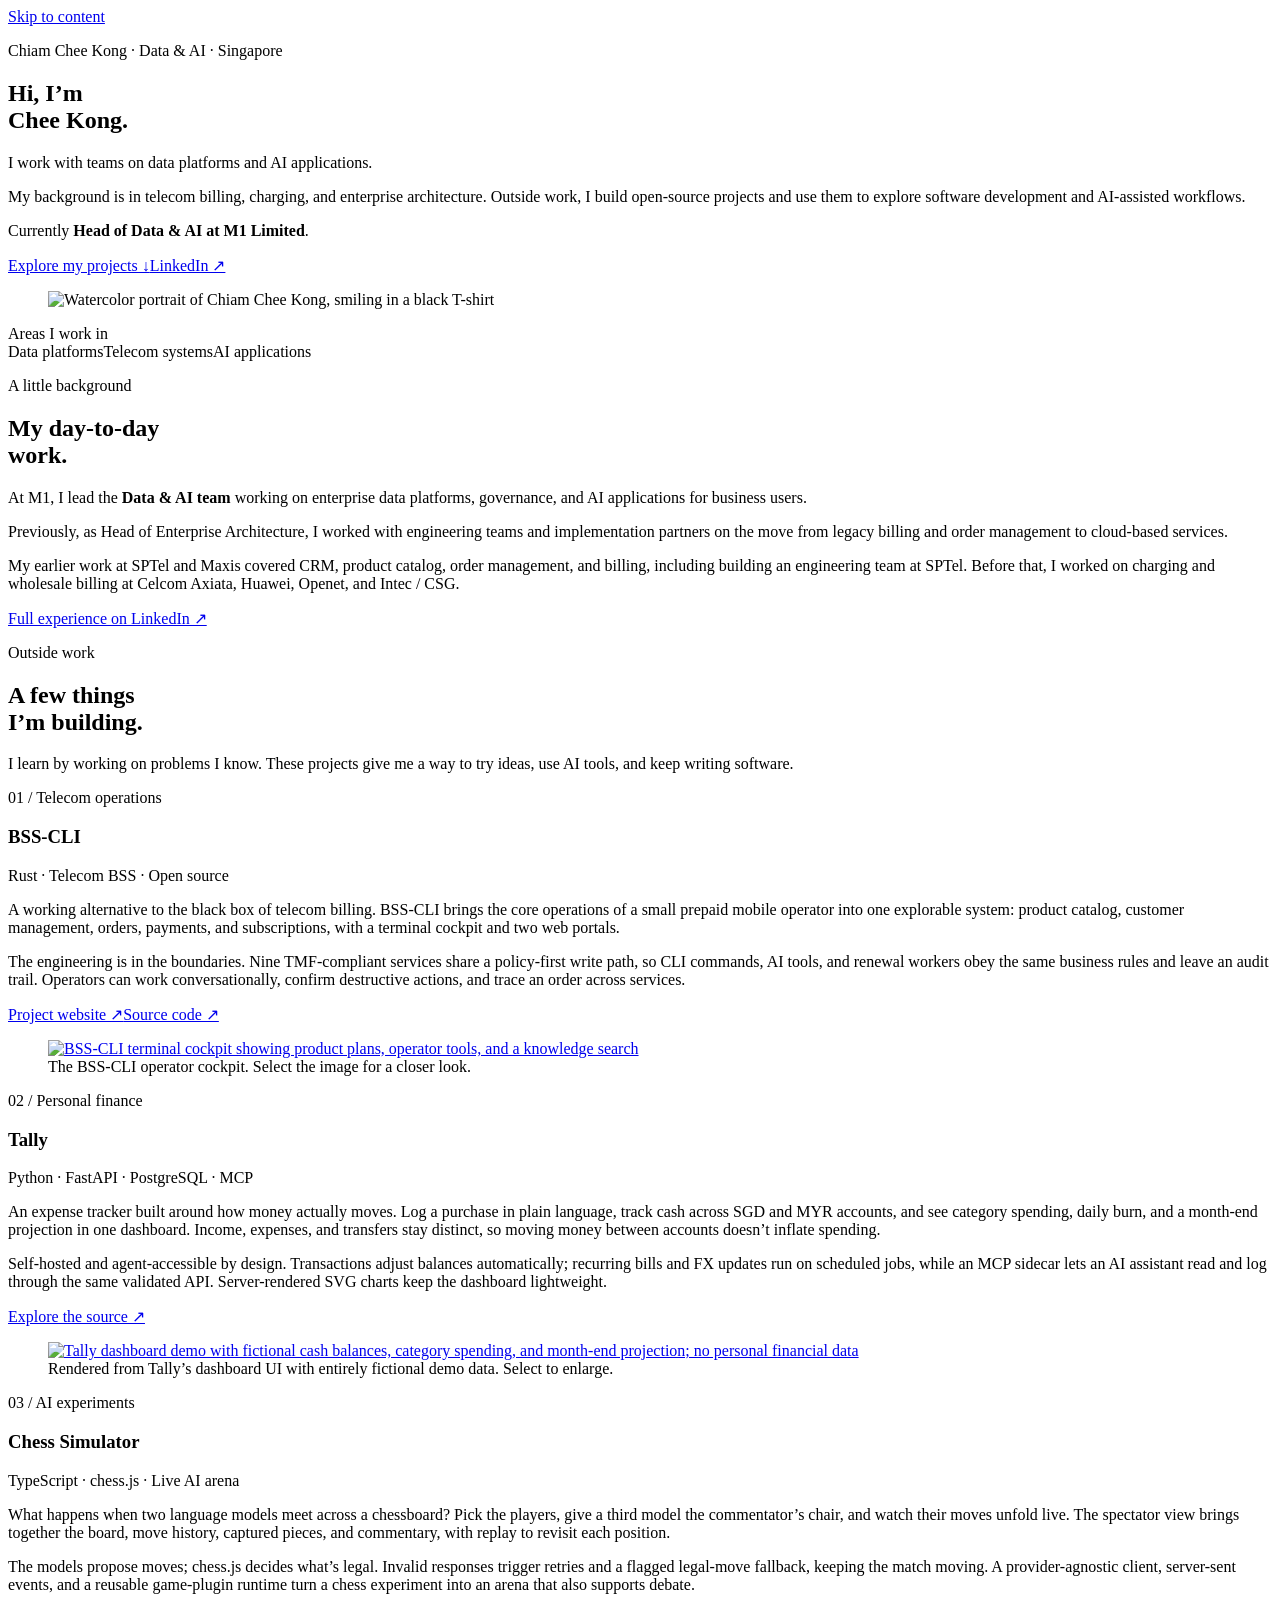
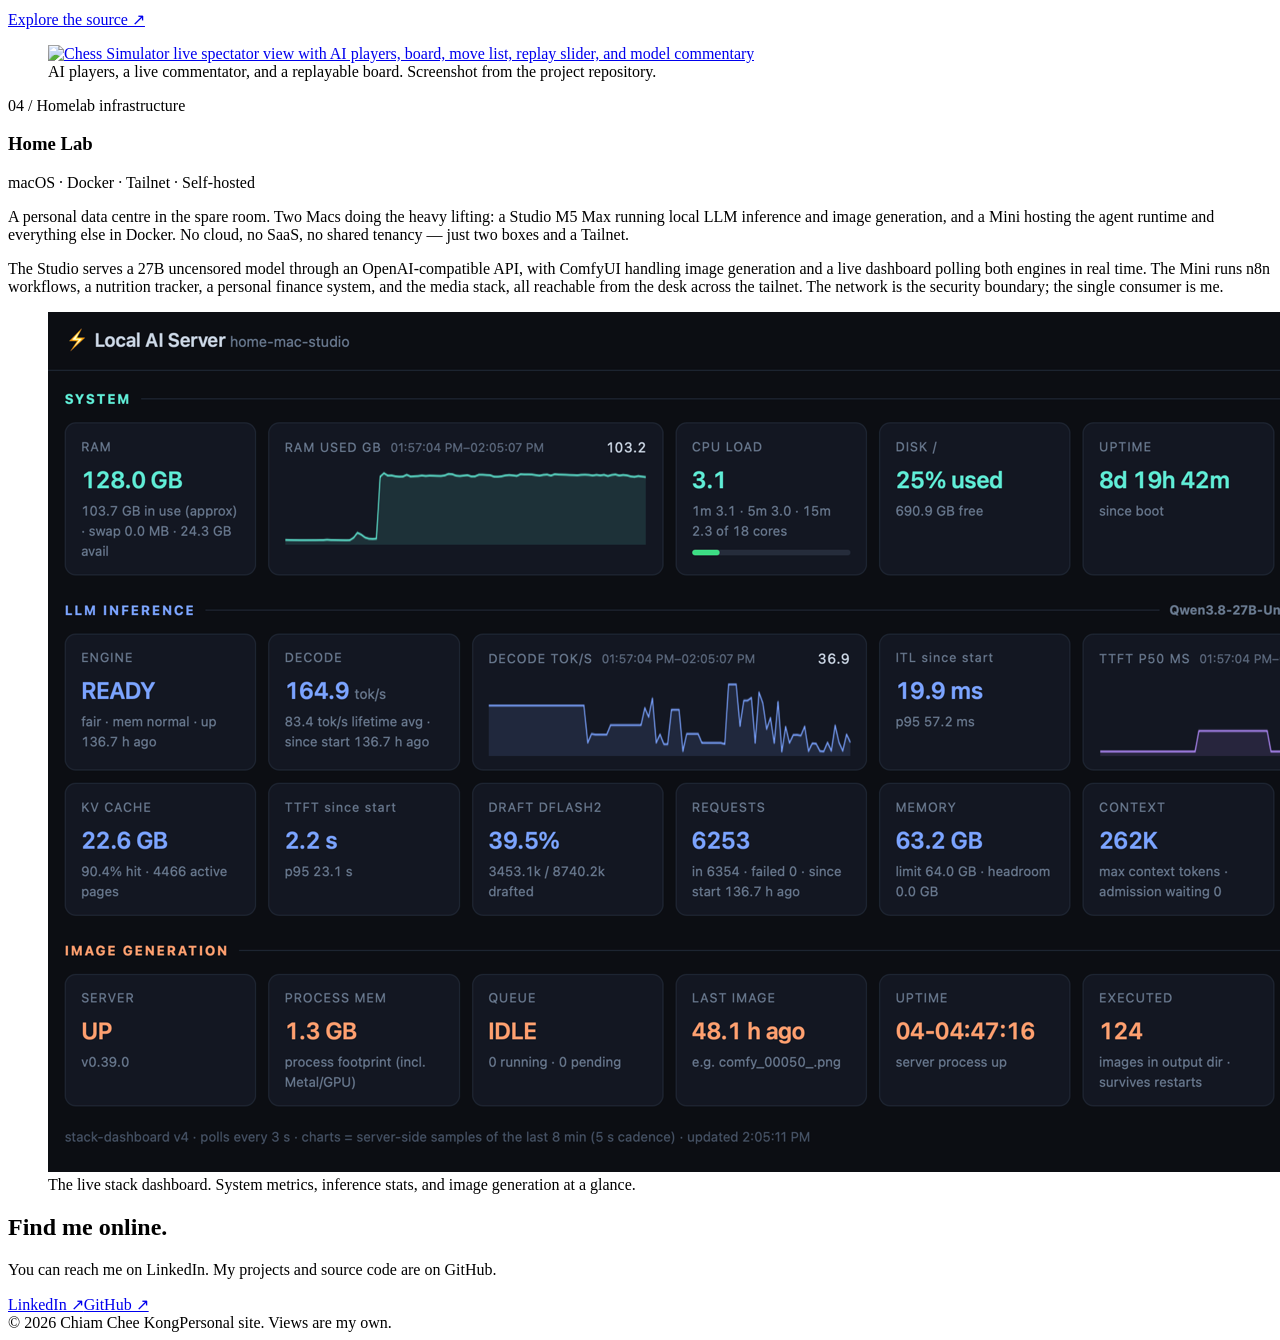
==== commit 9bfdf074: "Add homelab as 4th project (Studio inference + Mini Docker stack)" ====
--- a/index.html
+++ b/index.html
@@ -1,505 +1,116 @@
 <!doctype html>
 <html lang="en">
 <head>
-  <meta charset="utf-8" />
-  <meta name="viewport" content="width=device-width,initial-scale=1" />
-  <title>Chiam Chee Kong — Architect &amp; engineer, telco-scale data</title>
-  <meta name="description" content="Chiam Chee Kong — Head of Data &amp; AI at M1 Limited. Over twenty years building telco-grade data, billing, and decision systems across Singapore and Malaysia." />
-  <meta name="author" content="Chiam Chee Kong" />
-  <meta property="og:title" content="Chiam Chee Kong — Architect &amp; engineer, telco-scale data" />
-  <meta property="og:description" content="Over twenty years building telco-grade data, billing, and decision systems." />
-  <meta property="og:url" content="https://chiamck.site" />
-  <meta property="og:type" content="website" />
-  <meta name="theme-color" content="#f5efe2" />
-  <link rel="preconnect" href="https://fonts.googleapis.com" />
-  <link rel="preconnect" href="https://fonts.gstatic.com" crossorigin />
-  <link href="https://fonts.googleapis.com/css2?family=Fraunces:opsz,wght,SOFT@9..144,300..900,0..100&family=IBM+Plex+Sans:wght@300;400;500;600&family=JetBrains+Mono:wght@400;500&display=swap" rel="stylesheet" />
-  <link rel="canonical" href="https://chiamck.site/" />
-  <meta property="og:image" content="https://chiamck.site/assets/portrait.png" />
-  <meta property="og:locale" content="en_SG" />
-  <meta name="twitter:card" content="summary" />
-  <meta name="twitter:title" content="Chiam Chee Kong — Architect &amp; engineer, telco-scale data" />
-  <meta name="twitter:description" content="Over twenty years building telco-grade data, billing, and decision systems." />
-  <meta name="twitter:image" content="https://chiamck.site/assets/portrait.png" />
-  <link rel="stylesheet" href="./assets/styles.css?v=6" />
-  <link rel="icon" type="image/svg+xml" href="./assets/favicon.svg" />
-  <script type="application/ld+json">
-  {
-    "@context": "https://schema.org",
-    "@type": "Person",
-    "name": "Chiam Chee Kong",
-    "alternateName": "Chee Kong Chiam",
-    "url": "https://chiamck.site/",
-    "image": "https://chiamck.site/assets/portrait.png",
-    "jobTitle": "Head of Data & AI",
-    "worksFor": {
-      "@type": "Organization",
-      "name": "M1 Limited",
-      "url": "https://www.m1.com.sg/"
-    },
-    "nationality": "Singaporean",
-    "address": {
-      "@type": "PostalAddress",
-      "addressCountry": "SG",
-      "addressLocality": "Singapore"
-    },
-    "sameAs": [
-      "https://www.linkedin.com/in/chiamck/",
-      "https://github.com/chiam-ck",
-      "https://bss-cli.com"
-    ],
-    "knowsAbout": [
-      "Data Engineering",
-      "Artificial Intelligence",
-      "Agentic AI",
-      "BSS/OSS",
-      "Telecommunications",
-      "Cloud Architecture",
-      "Enterprise Architecture",
-      "Real-time Billing",
-      "Data Governance"
-    ],
-    "alumniOf": {
-      "@type": "EducationalOrganization",
-      "name": "Tunku Abdul Rahman College"
-    }
+<meta charset="utf-8">
+<meta name="viewport" content="width=device-width,initial-scale=1">
+<title>Chiam Chee Kong — Data &amp; AI</title>
+<meta name="description" content="Head of Data &amp; AI at M1 Limited, Singapore. Background in telecom systems and enterprise architecture. Open-source projects in telecom, personal finance, nutrition, and knowledge tools.">
+<meta name="author" content="Chiam Chee Kong">
+<meta name="color-scheme" content="light">
+<meta name="theme-color" content="#f9faf7">
+<link rel="canonical" href="https://chiamck.site/">
+<meta property="og:title" content="Chiam Chee Kong — Data &amp; AI">
+<meta property="og:description" content="Head of Data &amp; AI at M1 Limited, Singapore. Background in telecom systems and enterprise architecture. Open-source projects in telecom, personal finance, nutrition, and knowledge tools.">
+<meta property="og:url" content="https://chiamck.site/">
+<meta property="og:type" content="website">
+<meta property="og:locale" content="en_SG">
+<meta property="og:image" content="https://chiamck.site/assets/portrait-watercolor-share.png">
+<meta name="twitter:card" content="summary">
+<meta name="twitter:title" content="Chiam Chee Kong — Data &amp; AI">
+<meta name="twitter:description" content="Head of Data &amp; AI at M1 Limited, Singapore. Background in telecom systems and enterprise architecture. Open-source projects in telecom, personal finance, nutrition, and knowledge tools.">
+<meta name="twitter:image" content="https://chiamck.site/assets/portrait-watercolor-share.png">
+<link rel="icon" type="image/svg+xml" href="./assets/favicon.svg">
+<link rel="preconnect" href="https://fonts.googleapis.com">
+<link rel="preconnect" href="https://fonts.gstatic.com" crossorigin>
+<link href="https://fonts.googleapis.com/css2?family=Newsreader:opsz,wght@6..72,400..700&amp;display=swap" rel="stylesheet">
+<link rel="stylesheet" href="./assets/home.css?v=marquee-projects-20261007">
+<script type="application/ld+json">
+{
+  "@context": "https://schema.org",
+  "@type": "Person",
+  "name": "Chiam Chee Kong",
+  "alternateName": "Chee Kong Chiam",
+  "url": "https://chiamck.site/",
+  "image": "https://chiamck.site/assets/portrait-watercolor-share.png",
+  "jobTitle": "Head of Data & AI",
+  "worksFor": {
+    "@type": "Organization",
+    "name": "M1 Limited",
+    "url": "https://www.m1.com.sg/"
+  },
+  "nationality": "Singaporean",
+  "address": {
+    "@type": "PostalAddress",
+    "addressCountry": "SG",
+    "addressLocality": "Singapore"
+  },
+  "sameAs": [
+    "https://www.linkedin.com/in/chiamck/",
+    "https://github.com/chiam-ck",
+    "https://bss-cli.com"
+  ],
+  "knowsAbout": [
+    "Data Engineering",
+    "Artificial Intelligence",
+    "Agentic AI",
+    "BSS/OSS",
+    "Telecommunications",
+    "Cloud Architecture",
+    "Enterprise Architecture",
+    "Real-time Billing",
+    "Data Governance"
+  ],
+  "alumniOf": {
+    "@type": "EducationalOrganization",
+    "name": "Tunku Abdul Rahman College"
   }
-  </script>
+}
+</script>
 </head>
-<body class="page page--home">
+<body>
+<a class="skip" href="#main">Skip to content</a>
+<main id="main">
+<section class="hero container" id="intro" aria-labelledby="intro-title">
+  <div class="hero-text"><p class="eyebrow">Chiam Chee Kong · Data &amp; AI · Singapore</p><h1 id="intro-title">Hi, I’m<br><span>Chee Kong.</span></h1><p class="hero-lead">I work with teams on data platforms and AI applications.</p><p class="hero-copy">My background is in telecom billing, charging, and enterprise architecture. Outside work, I build open-source projects and use them to explore software development and AI-assisted workflows.</p><p class="current-role">Currently <strong>Head of Data &amp; AI at M1 Limited</strong>.</p><div class="hero-links"><a class="project-link" href="#projects">Explore my projects ↓</a><a href="https://www.linkedin.com/in/chiamck/" target="_blank" rel="noopener">LinkedIn ↗</a></div></div>
+  <figure class="portrait-wrap"><img class="portrait" data-style="watercolor" src="./assets/portrait-watercolor.png?v=20261002" alt="Watercolor portrait of Chiam Chee Kong, smiling in a black T-shirt" width="820" height="897" fetchpriority="high"></figure>
+</section>
+<div class="scope-row container"><span>Areas I work in</span><div class="areas"><span>Data platforms</span><span>Telecom systems</span><span>AI applications</span></div></div>
+<section class="work-section container" id="work" aria-labelledby="work-title"><div><p class="eyebrow">A little background</p><h2 id="work-title">My day-to-day<br>work.</h2></div><div><p class="work-intro">At M1, I lead the <strong>Data &amp; AI team</strong> working on enterprise data platforms, governance, and AI applications for business users.</p><p class="work-description">Previously, as Head of Enterprise Architecture, I worked with engineering teams and implementation partners on the move from legacy billing and order management to cloud-based services.</p><p class="work-description">My earlier work at SPTel and Maxis covered CRM, product catalog, order management, and billing, including building an engineering team at SPTel. Before that, I worked on charging and wholesale billing at Celcom Axiata, Huawei, Openet, and Intec / CSG.</p><div class="feature-links"><a href="https://www.linkedin.com/in/chiamck/" target="_blank" rel="noopener">Full experience on LinkedIn ↗</a></div></div></section>
+<section class="projects-band" id="projects" aria-labelledby="projects-title"><div class="container">
+  <div class="section-head"><div><p class="eyebrow">Outside work</p><h2 id="projects-title">A few things<br>I’m building.</h2></div><p>I learn by working on problems I know. These projects give me a way to try ideas, use AI tools, and keep writing software.</p></div>
+  <div class="marquee-projects">
+  <article class="featured" id="bss-cli" aria-labelledby="bss-title">
+    <div><p class="eyebrow">01 / Telecom operations</p><h3 id="bss-title">BSS-CLI</h3><p class="meta">Rust · Telecom BSS · Open source</p>
+      <p class="description">A working alternative to the black box of telecom billing. BSS-CLI brings the core operations of a small prepaid mobile operator into one explorable system: product catalog, customer management, orders, payments, and subscriptions, with a terminal cockpit and two web portals.</p>
+      <p class="description">The engineering is in the boundaries. Nine TMF-compliant services share a policy-first write path, so CLI commands, AI tools, and renewal workers obey the same business rules and leave an audit trail. Operators can work conversationally, confirm destructive actions, and trace an order across services.</p>
+      <div class="feature-links"><a href="https://bss-cli.com" target="_blank" rel="noopener">Project website ↗</a><a href="https://github.com/chiam-ck/bss-cli" target="_blank" rel="noopener">Source code ↗</a></div>
+    </div><figure><a class="preview-link" href="./assets/bss-preview.jpg" aria-label="View full BSS-CLI screenshot"><img class="product-image" src="./assets/bss-preview.jpg?v=20261002" alt="BSS-CLI terminal cockpit showing product plans, operator tools, and a knowledge search" width="1100" height="752" loading="lazy"></a><figcaption>The BSS-CLI operator cockpit. Select the image for a closer look.</figcaption></figure>
+  </article>
+  <article class="featured" id="tally" aria-labelledby="tally-title">
+    <div><p class="eyebrow">02 / Personal finance</p><h3 id="tally-title">Tally</h3><p class="meta">Python · FastAPI · PostgreSQL · MCP</p>
+      <p class="description">An expense tracker built around how money actually moves. Log a purchase in plain language, track cash across SGD and MYR accounts, and see category spending, daily burn, and a month-end projection in one dashboard. Income, expenses, and transfers stay distinct, so moving money between accounts doesn’t inflate spending.</p>
+      <p class="description">Self-hosted and agent-accessible by design. Transactions adjust balances automatically; recurring bills and FX updates run on scheduled jobs, while an MCP sidecar lets an AI assistant read and log through the same validated API. Server-rendered SVG charts keep the dashboard lightweight.</p>
+      <div class="feature-links"><a href="https://github.com/chiam-ck/tally-expenses" target="_blank" rel="noopener">Explore the source ↗</a></div>
+    </div><figure><a class="preview-link" href="./assets/tally-preview.png" aria-label="View full Tally demo dashboard"><img class="product-image" src="./assets/tally-preview.png" alt="Tally dashboard demo with fictional cash balances, category spending, and month-end projection; no personal financial data" width="1280" height="1115" loading="lazy"></a><figcaption>Rendered from Tally’s dashboard UI with entirely fictional demo data. Select to enlarge.</figcaption></figure>
+  </article>
+  <article class="featured" id="chess-simulator" aria-labelledby="chess-title">
+    <div><p class="eyebrow">03 / AI experiments</p><h3 id="chess-title">Chess Simulator</h3><p class="meta">TypeScript · chess.js · Live AI arena</p>
+      <p class="description">What happens when two language models meet across a chessboard? Pick the players, give a third model the commentator’s chair, and watch their moves unfold live. The spectator view brings together the board, move history, captured pieces, and commentary, with replay to revisit each position.</p>
+      <p class="description">The models propose moves; chess.js decides what’s legal. Invalid responses trigger retries and a flagged legal-move fallback, keeping the match moving. A provider-agnostic client, server-sent events, and a reusable game-plugin runtime turn a chess experiment into an arena that also supports debate.</p>
+      <div class="feature-links"><a href="https://github.com/chiam-ck/chess-simulator" target="_blank" rel="noopener">Explore the source ↗</a></div>
+    </div><figure><a class="preview-link" href="./assets/chess-preview.png" aria-label="View full Chess Simulator screenshot"><img class="product-image" src="./assets/chess-preview.png" alt="Chess Simulator live spectator view with AI players, board, move list, replay slider, and model commentary" width="1952" height="1274" loading="lazy"></a><figcaption>AI players, a live commentator, and a replayable board. Screenshot from the project repository.</figcaption></figure>
+  </article>
+  <article class="featured" id="homelab" aria-labelledby="homelab-title">
+    <div><p class="eyebrow">04 / Homelab infrastructure</p><h3 id="homelab-title">Home Lab</h3><p class="meta">macOS · Docker · Tailnet · Self-hosted</p>
+      <p class="description">A personal data centre in the spare room. Two Macs doing the heavy lifting: a Studio M5 Max running local LLM inference and image generation, and a Mini hosting the agent runtime and everything else in Docker. No cloud, no SaaS, no shared tenancy — just two boxes and a Tailnet.</p>
+      <p class="description">The Studio serves a 27B uncensored model through an OpenAI-compatible API, with ComfyUI handling image generation and a live dashboard polling both engines in real time. The Mini runs n8n workflows, a nutrition tracker, a personal finance system, and the media stack, all reachable from the desk across the tailnet. The network is the security boundary; the single consumer is me.</p>
+    </div><figure><a class="preview-link" href="./assets/homelab-preview.png" aria-label="View full homelab dashboard screenshot"><img class="product-image" src="./assets/homelab-preview.png?v=20261024" alt="Homelab stack dashboard showing system metrics, LLM inference stats, and image generation status" width="1440" height="860" loading="lazy"></a><figcaption>The live stack dashboard. System metrics, inference stats, and image generation at a glance.</figcaption></figure>
+  </article>
+  </div>
+</div></section>
 
-  <a class="skip" href="#main">Skip to content</a>
-
-  <header class="topbar" role="banner">
-    <div class="topbar__mark">
-      <span class="topbar__sigil" aria-hidden="true">CCK</span>
-      <span class="topbar__meta"><span class="dot" aria-hidden="true"></span>Singapore · UTC+8</span>
-    </div>
-    <nav class="topbar__nav" aria-label="Primary">
-      <a href="#work">Work</a>
-      <a href="#stack">Stack</a>
-      <a href="#writing">Writing</a>
-      <a href="https://www.linkedin.com/in/chiamck/" rel="noopener" class="topbar__cta">Contact ↗</a>
-    </nav>
-  </header>
-
-  <main id="main">
-
-    <!-- HERO -->
-    <section class="hero" aria-labelledby="hero-title">
-      <div class="hero__rail" aria-hidden="true">
-        <span>№ 001</span>
-        <span class="rail-line"></span>
-        <span>EST. 2005 · KL → SG</span>
-      </div>
-
-      <div class="hero__grid">
-        <p class="kicker">Folio of</p>
-        <h1 id="hero-title" class="display">
-          <span class="display__line">Chiam</span>
-          <span class="display__line display__line--it">Chee&nbsp;Kong<span class="display__period">.</span></span>
-        </h1>
-
-        <p class="lede">
-          I build the systems telcos can&rsquo;t afford to fail —
-          <em>real-time charging engines, billing platforms that move millions of transactions a day,</em>
-          and the data &amp; AI fabric a Tier-1 operator runs on. Currently
-          <a href="#work">Head of Data &amp; AI at M1 Limited</a>, Singapore.
-        </p>
-
-        <ul class="hero__chips" aria-label="Focus areas">
-          <li>Data Platforms</li>
-          <li>Agentic AI</li>
-          <li>BSS / OSS</li>
-          <li>Cloud &amp; FinOps</li>
-          <li>Governance</li>
-        </ul>
-      </div>
-
-      <figure class="portrait" aria-label="Portrait of Chiam Chee Kong">
-        <img src="./assets/portrait.png" alt="Chiam Chee Kong" loading="eager" />
-        <figcaption>
-          <span class="portrait__plate">
-            <span>Chiam Chee Kong</span>
-            <span class="portrait__loc">Singapore · 2026</span>
-          </span>
-        </figcaption>
-      </figure>
-
-      <aside class="card-now" aria-labelledby="now-title">
-        <div class="card-now__head">
-          <span class="tag">Now / 2026</span>
-          <span class="card-now__time"><span class="dot dot--live"></span>Live</span>
-        </div>
-        <h2 id="now-title" class="card-now__title">Head, Data &amp; AI</h2>
-        <p class="card-now__org">M1 Limited &middot; reporting to the Chief Digital Officer</p>
-        <p class="card-now__body">
-          Standing up the enterprise data and AI platform under a leaner operating model &mdash; proving the investment
-          compounds even when the budget tightens. Lakehouse, streaming, agentic automation, with the governance to keep
-          all of it boardroom-safe.
-        </p>
-        <dl class="card-now__stats">
-          <div><dt>Team</dt><dd>15 engineers &amp; scientists</dd></div>
-          <div><dt>Platform OPEX</dt><dd>−30% with right-sizing</dd></div>
-          <div><dt>Tenure in telco</dt><dd>20+ yrs</dd></div>
-        </dl>
-      </aside>
-    </section>
-
-    <!-- PREVIOUSLY -->
-    <section class="previously" aria-label="Previously">
-      <p class="previously__label">Previously</p>
-      <ul class="previously__list">
-        <li>SPTel</li>
-        <li>Maxis</li>
-        <li>Celcom Axiata</li>
-        <li>Huawei</li>
-        <li>Openet</li>
-        <li>CSG / Intec</li>
-      </ul>
-    </section>
-
-    <!-- ABOUT / DOCTRINE -->
-    <section class="doctrine" aria-labelledby="doctrine-title">
-      <p class="kicker">§ Doctrine</p>
-      <h2 id="doctrine-title" class="section-title">
-        Carrier-grade by <em>instinct</em>.
-      </h2>
-      <div class="doctrine__cols">
-        <p>
-          I started in 2005 wiring up wholesale billing for Tier-1 carriers — the kind of system where a misplaced
-          tariff costs someone a quarter of revenue. That apprenticeship in <strong>consequence</strong> shaped
-          everything since: real-time charging at Openet, online charging at Huawei and Celcom, the BSS/OSS rebuilds
-          at Maxis and SPTel, and now the data &amp; AI platform at M1.
-        </p>
-        <p>
-          What I do well: take a complex, regulated stack &mdash; engineers, vendors, auditors, executives, and the
-          inevitable legacy &mdash; and turn it into something that ships, scales, and doesn&rsquo;t embarrass anyone
-          on a Monday morning. I write architecture, but I also write code, run platforms, and sit through the
-          steering committee at the end of the quarter.
-        </p>
-      </div>
-
-      <ul class="principles" aria-label="Operating principles">
-        <li>
-          <span class="principles__num">01</span>
-          <h3>Governance by design.</h3>
-          <p>Lineage, RBAC, and quality checks belong in the pipeline, not a slide deck.</p>
-        </li>
-        <li>
-          <span class="principles__num">02</span>
-          <h3>Boring, then brilliant.</h3>
-          <p>Get the boring fundamentals — schemas, SLAs, FinOps — right before you bolt on the agents.</p>
-        </li>
-        <li>
-          <span class="principles__num">03</span>
-          <h3>Vendor-agnostic, opinion-rich.</h3>
-          <p>Snowflake or Databricks. Azure or AWS. Pick on merit; document the why.</p>
-        </li>
-        <li>
-          <span class="principles__num">04</span>
-          <h3>Engineers first.</h3>
-          <p>If the people building it can&rsquo;t debug it at 2am, it&rsquo;s not done.</p>
-        </li>
-      </ul>
-    </section>
-
-    <!-- WORK -->
-    <section class="work" id="work" aria-labelledby="work-title">
-      <p class="kicker">§ Selected work</p>
-      <h2 id="work-title" class="section-title">A short tour of the last decade.</h2>
-
-      <ol class="case-list">
-        <li class="case">
-          <div class="case__meta">
-            <span class="case__year">2025—</span>
-            <span class="case__org">M1 Limited</span>
-          </div>
-          <h3 class="case__title">An enterprise data &amp; AI platform, governance-first.</h3>
-          <p class="case__summary">
-            Built and led the team standing up M1&rsquo;s data lakehouse on Databricks &amp; Snowflake, with
-            Kafka-driven CDC pipelines feeding near real-time decisioning. Layered on an AI Center of Excellence
-            shipping reconciliation agents and GenAI-to-SQL tools that put data in the hands of non-technical teams.
-          </p>
-          <ul class="case__points">
-            <li>30% platform OPEX reduction via partition pruning &amp; compute right-sizing.</li>
-            <li>Zero-trust data environment with column-level lineage and automated DR.</li>
-            <li>PDPA-aligned governance frameworks accepted by audit and regulators.</li>
-          </ul>
-        </li>
-
-        <li class="case">
-          <div class="case__meta">
-            <span class="case__year">2023—25</span>
-            <span class="case__org">M1 Limited</span>
-          </div>
-          <h3 class="case__title">Re-platforming the systems that bill millions of customers daily.</h3>
-          <p class="case__summary">
-            As Head of Enterprise Architecture, ran the migration of monolithic Billing and Order Management to
-            cloud-native microservices on AKS. ACID compliance, zero data loss, and a stack the digital channels
-            could finally move quickly on top of.
-          </p>
-          <ul class="case__points">
-            <li>Partnered with C-suite and top-tier vendors (Salesforce, Adobe, multiple SIs).</li>
-            <li>Hardened resilience &amp; cybersecurity posture across the digital estate.</li>
-          </ul>
-        </li>
-
-        <li class="case">
-          <div class="case__meta">
-            <span class="case__year">2018—21</span>
-            <span class="case__org">SPTel</span>
-          </div>
-          <h3 class="case__title">A greenfield BSS/OSS for Singapore&rsquo;s enterprise fibre player.</h3>
-          <p class="case__summary">
-            Joined SPTel pre-launch and architected the end-to-end CRM, CPQ and Order Management stack for enterprise
-            customers. Built the in-house engineering function from zero to fifteen — engineering standards,
-            architectural governance, and the discipline to keep a young company running with carrier-grade
-            availability.
-          </p>
-        </li>
-
-        <li class="case">
-          <div class="case__meta">
-            <span class="case__year">2015—18</span>
-            <span class="case__org">Maxis</span>
-          </div>
-          <h3 class="case__title">From overnight batch to sub-second balance updates.</h3>
-          <p class="case__summary">
-            Application architect on the Maxis BSS transformation. Replaced the legacy CRM &amp; Billing stack and
-            engineered the cutover from batch to real-time, event-based charging — sub-second balance updates and a
-            centralized product catalog that compressed time-to-market for new commercial launches.
-          </p>
-        </li>
-
-        <li class="case case--quiet">
-          <div class="case__meta">
-            <span class="case__year">2005—15</span>
-            <span class="case__org">Apprenticeship years</span>
-          </div>
-          <h3 class="case__title">Celcom Axiata, Huawei, Openet, Intec / CSG.</h3>
-          <p class="case__summary">
-            A decade of OCS, PCRF and wholesale billing — onsite at Tier-1 operators in Indonesia, France, the
-            Netherlands and Malaysia, learning the discipline of high-volume systems where reconciliation is a
-            business, not a feature.
-          </p>
-        </li>
-      </ol>
-
-      <p class="work__more">
-        Full chronology on <a href="https://www.linkedin.com/in/chiamck/" rel="noopener">LinkedIn →</a>
-      </p>
-    </section>
-
-    <!-- WRITING / SIDE PROJECTS -->
-    <section class="writing" id="writing" aria-labelledby="writing-title">
-      <p class="kicker">§ In the open</p>
-      <h2 id="writing-title" class="section-title">What I&rsquo;m building.</h2>
-
-      <div class="writing__grid">
-        <article class="card-proj">
-          <div class="card-proj__head">
-            <span class="card-proj__num">01</span>
-            <span class="tag tag--mono">bss-cli.com</span>
-          </div>
-          <h3 class="card-proj__title">bss-cli</h3>
-          <p class="card-proj__body">
-            A lightweight, SID-aligned, TMF-compliant BSS for terminal-first operation &mdash; LLM-native,
-            eSIM-first. Carrier-grade primitives, addressable from a terminal and from an agent.
-          </p>
-          <div class="card-proj__links">
-            <a class="link-arrow" href="https://bss-cli.com" rel="noopener">bss-cli.com</a>
-            <a class="link-arrow" href="https://github.com/chiam-ck/bss-cli" rel="noopener">GitHub</a>
-          </div>
-        </article>
-
-        <article class="card-proj">
-          <div class="card-proj__head">
-            <span class="card-proj__num">02</span>
-            <span class="tag tag--mono">mcp server</span>
-          </div>
-          <h3 class="card-proj__title">scribble-mcp</h3>
-          <p class="card-proj__body">
-            A lightweight MCP server for reading, searching, and writing to a markdown LLM wiki vault &mdash;
-            persistent knowledge storage for Claude and other LLM-powered workflows. Five core tools: list,
-            read, search, create, and append notes.
-          </p>
-          <div class="card-proj__links">
-            <a class="link-arrow" href="https://github.com/chiam-ck/scribble-mcp" rel="noopener">GitHub</a>
-          </div>
-        </article>
-
-        <article class="card-proj">
-          <div class="card-proj__head">
-            <span class="card-proj__num">03</span>
-            <span class="tag tag--mono">rest · mcp · n8n</span>
-          </div>
-          <h3 class="card-proj__title">nutritrace-bridge</h3>
-          <p class="card-proj__body">
-            A REST API + MCP server + n8n webhooks that let AI agents read and write nutrition data from a
-            self-hosted NutriTrace instance. Wraps a UI-only tracker in an agent-addressable layer &mdash;
-            weight, food diary, search, and daily stats.
-          </p>
-          <div class="card-proj__links">
-            <a class="link-arrow" href="https://github.com/chiam-ck/nutritrace-bridge" rel="noopener">GitHub</a>
-          </div>
-        </article>
-
-        <article class="card-proj">
-          <div class="card-proj__head">
-            <span class="card-proj__num">04</span>
-            <span class="tag tag--mono">fastapi · postgres</span>
-          </div>
-          <h3 class="card-proj__title">tally-expenses</h3>
-          <p class="card-proj__body">
-            Tally &mdash; a self-hosted expense &amp; liquid-cash tracker (FastAPI + Postgres). Dashboard with
-            SVG charts, a natural-language transaction logger, multi-currency with live FX, and recurring
-            charges. Tailnet-private, single-user, agent-addressable over MCP.
-          </p>
-          <div class="card-proj__links">
-            <a class="link-arrow" href="https://github.com/chiam-ck/tally-expenses" rel="noopener">GitHub</a>
-          </div>
-        </article>
-
-        <article class="card-proj">
-          <div class="card-proj__head">
-            <span class="card-proj__num">05</span>
-            <span class="tag tag--mono">godot · wuxia rpg</span>
-          </div>
-          <h3 class="card-proj__title">luori-dao</h3>
-          <p class="card-proj__body">
-            落日刀 (Setting-Sun Blade) &mdash; a top-down 2D wuxia RPG set in the late-Ming jianghu. Turn-based
-            内力 combat, branching Simplified-Chinese dialogue, and a five-act story with two endings. Built in
-            Godot 4; the engine is generic and all content is data-driven, so the world is fully moddable.
-          </p>
-          <div class="card-proj__links">
-            <a class="link-arrow" href="https://github.com/chiam-ck/luori-dao" rel="noopener">GitHub</a>
-          </div>
-        </article>
-
-        <article class="card-proj">
-          <div class="card-proj__head">
-            <span class="card-proj__num">06</span>
-            <span class="tag tag--mono">private repo · in development</span>
-          </div>
-          <h3 class="card-proj__title">loyalty-cli</h3>
-          <p class="card-proj__body">
-            A portable, open-source backend engine for offer, promo, and loyalty operations. Headless &mdash;
-            no shopping cart, no checkout, no UI of its own. Just the brain that decides: can this customer
-            claim this offer, is there inventory left, was the order cancelled.
-          </p>
-          <span class="link-arrow link-arrow--muted">Quietly building</span>
-        </article>
-      </div>
-    </section>
-
-    <!-- STACK / CAPABILITIES -->
-    <section class="stack" id="stack" aria-labelledby="stack-title">
-      <p class="kicker">§ Toolkit</p>
-      <h2 id="stack-title" class="section-title">What I reach for.</h2>
-      <p class="stack__intro">
-        Opinions formed by twenty-plus years of staying on call. Vendor names below are the ones currently in production
-        across my stack — the underlying patterns matter more than the labels.
-      </p>
-
-      <div class="stack__grid">
-        <div class="stack__col">
-          <h3>Data &amp; platforms</h3>
-          <ul>
-            <li>Snowflake · Databricks</li>
-            <li>Trino · Apache Iceberg</li>
-            <li>Azure Data Factory · Airflow</li>
-            <li>Kafka · CDC &amp; event streaming</li>
-            <li>Tableau · Power BI · ThoughtSpot · Superset</li>
-          </ul>
-        </div>
-        <div class="stack__col">
-          <h3>AI &amp; agents</h3>
-          <ul>
-            <li>Claude · OpenAI GPT · Gemini</li>
-            <li>Gemma · Deepseek</li>
-            <li>LLM guardrails &amp; eval harnesses</li>
-            <li>Claude Code · Hermes Agent · OpenClaw · n8n</li>
-          </ul>
-        </div>
-        <div class="stack__col">
-          <h3>Infrastructure &amp; ops</h3>
-          <ul>
-            <li>Azure · AWS (compute, storage, serverless)</li>
-            <li>Ubuntu Server · Proxmox · on-prem virtualization</li>
-            <li>Docker · Kubernetes / AKS · GitLab CI/CD</li>
-            <li>Dynatrace · Grafana · Prometheus · ELK</li>
-            <li>FinOps &amp; right-sizing</li>
-          </ul>
-        </div>
-        <div class="stack__col">
-          <h3>Governance &amp; compliance</h3>
-          <ul>
-            <li>Data lineage · MDM · DQ frameworks</li>
-            <li>RBAC · zero-trust patterns</li>
-            <li>PDPA · GDPR alignment</li>
-            <li>TOGAF 9.2 · PMI-ACP</li>
-          </ul>
-        </div>
-        <div class="stack__col stack__col--telco">
-          <h3>Telco / BSS &amp; OSS stack</h3>
-          <ul>
-            <li>Salesforce Communications Cloud</li>
-            <li>Amdocs CES</li>
-            <li>Huawei OCS &amp; CBS</li>
-            <li>Oracle Siebel · Oracle BRM</li>
-            <li>Nokia FlowOne</li>
-            <li>CSG Ascendon</li>
-          </ul>
-        </div>
-      </div>
-
-      <div class="stack__industry">
-        <h3>Industry depth</h3>
-        <p>
-          5G/Fibre BSS &amp; OSS end-to-end · CRM, real-time billing &amp; mediation · financial reconciliation ·
-          order management · ERP integration. Patterns transfer cleanly to any high-frequency transactional domain.
-        </p>
-      </div>
-    </section>
-
-    <!-- CONTACT -->
-    <section class="contact" id="contact" aria-labelledby="contact-title">
-      <p class="kicker">§ Contact</p>
-      <h2 id="contact-title" class="section-title">Let&rsquo;s talk.</h2>
-      <p class="contact__lede">
-        Open to advisory, leadership, and the occasional well-formed conversation about what telcos and data
-        platforms could look like if we rebuilt them today. Singapore-based, comfortable across the region.
-      </p>
-
-      <ul class="contact__list">
-        <li>
-          <span class="contact__label">LinkedIn</span>
-          <a href="https://www.linkedin.com/in/chiamck/" rel="noopener">linkedin.com/in/chiamck</a>
-        </li>
-        <li>
-          <span class="contact__label">GitHub</span>
-          <a href="https://github.com/chiam-ck" rel="noopener">github.com/chiam-ck</a>
-        </li>
-      </ul>
-      <p class="contact__note">
-        Direct email and phone are kept off the open web. Reach me on LinkedIn for an introduction.
-      </p>
-    </section>
-  </main>
-
-  <footer class="footer" role="contentinfo">
-    <div class="footer__rule" aria-hidden="true"></div>
-    <div class="footer__grid">
-      <p class="footer__mark">CCK · Folio · 2026</p>
-      <p class="footer__cite">
-        Set in <em>Fraunces</em>, IBM Plex Sans &amp; JetBrains Mono. Hand-built; no template, no tracker.
-      </p>
-      <p class="footer__legal">
-        © Chiam Chee Kong. All views my own.
-      </p>
-    </div>
-  </footer>
-
+<section class="contact container" id="contact" aria-labelledby="contact-title"><div><h2 id="contact-title">Find me online.</h2><p>You can reach me on LinkedIn. My projects and source code are on GitHub.</p></div><div class="contact-links"><a href="https://www.linkedin.com/in/chiamck/" target="_blank" rel="noopener">LinkedIn ↗</a><a href="https://github.com/chiam-ck" target="_blank" rel="noopener">GitHub ↗</a></div></section>
+</main>
+<footer class="footer container"><span>© 2026 Chiam Chee Kong</span><span>Personal site. Views are my own.</span></footer>
 </body>
 </html>
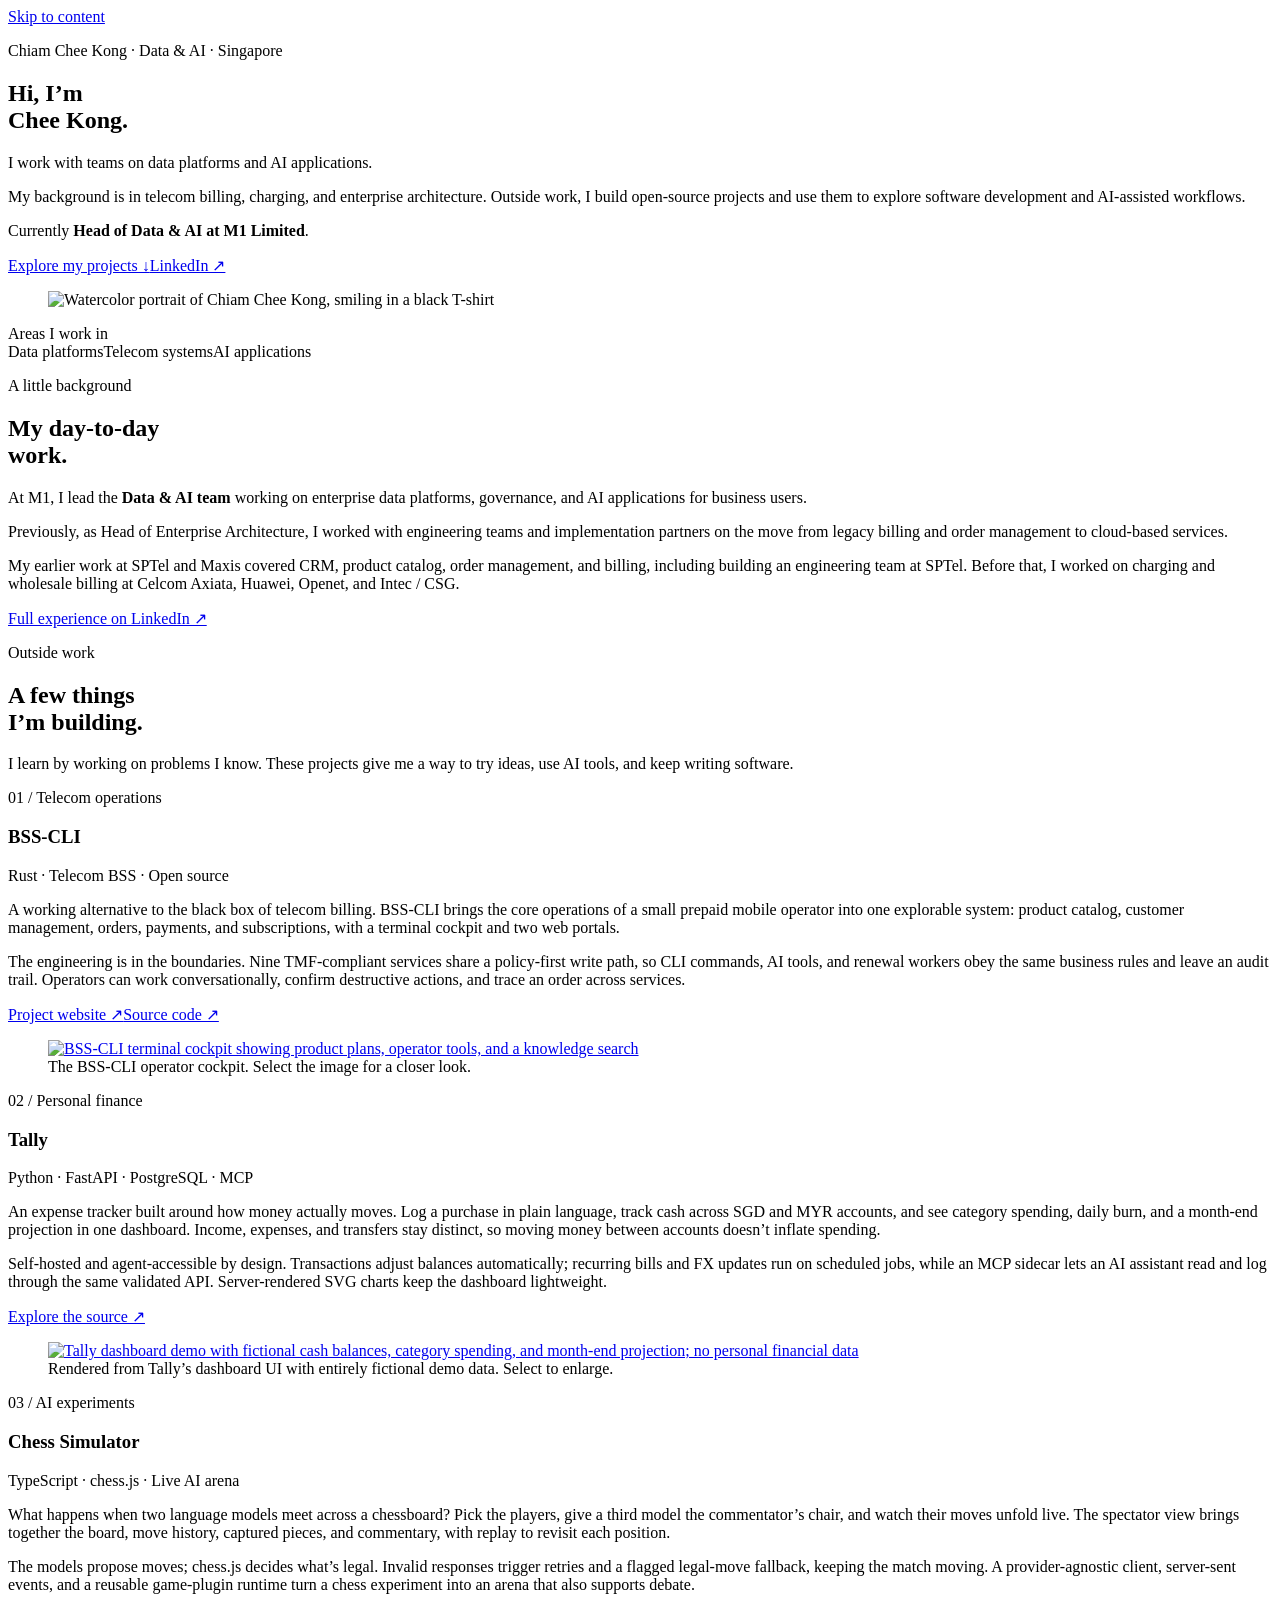
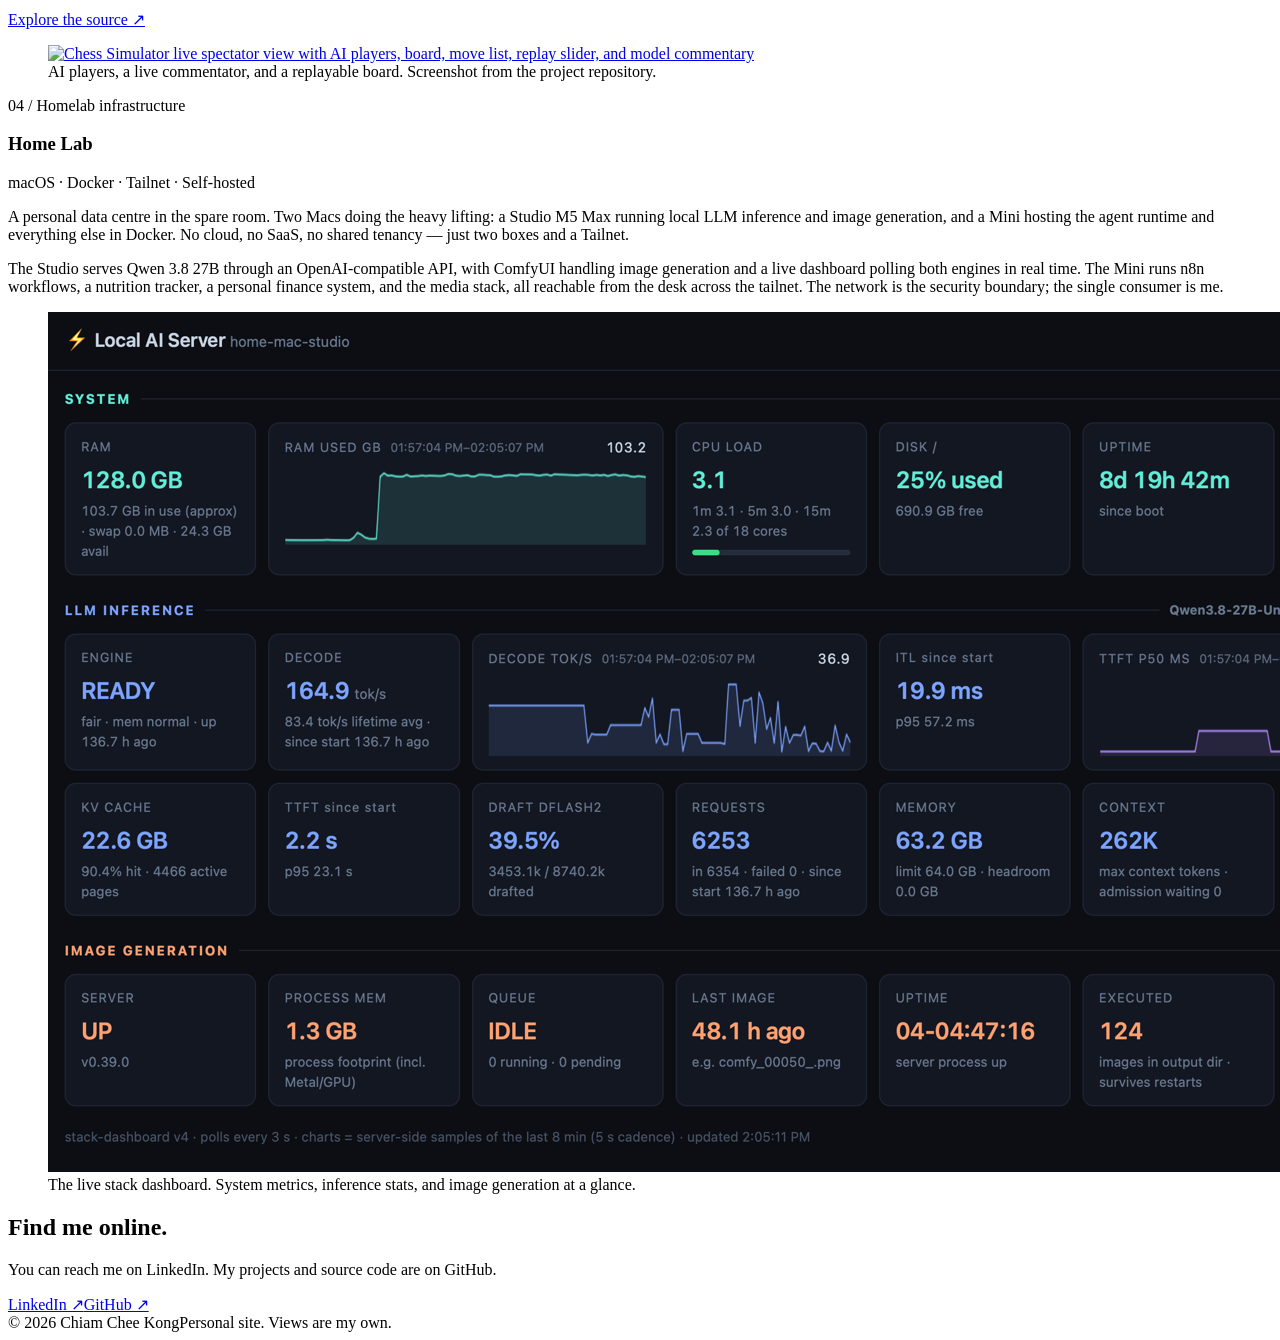
==== commit c397dc6a: "Rename 27B uncensored model to Qwen 3.8 27B" ====
--- a/index.html
+++ b/index.html
@@ -103,7 +103,7 @@
   <article class="featured" id="homelab" aria-labelledby="homelab-title">
     <div><p class="eyebrow">04 / Homelab infrastructure</p><h3 id="homelab-title">Home Lab</h3><p class="meta">macOS · Docker · Tailnet · Self-hosted</p>
       <p class="description">A personal data centre in the spare room. Two Macs doing the heavy lifting: a Studio M5 Max running local LLM inference and image generation, and a Mini hosting the agent runtime and everything else in Docker. No cloud, no SaaS, no shared tenancy — just two boxes and a Tailnet.</p>
-      <p class="description">The Studio serves a 27B uncensored model through an OpenAI-compatible API, with ComfyUI handling image generation and a live dashboard polling both engines in real time. The Mini runs n8n workflows, a nutrition tracker, a personal finance system, and the media stack, all reachable from the desk across the tailnet. The network is the security boundary; the single consumer is me.</p>
+      <p class="description">The Studio serves Qwen 3.8 27B through an OpenAI-compatible API, with ComfyUI handling image generation and a live dashboard polling both engines in real time. The Mini runs n8n workflows, a nutrition tracker, a personal finance system, and the media stack, all reachable from the desk across the tailnet. The network is the security boundary; the single consumer is me.</p>
     </div><figure><a class="preview-link" href="./assets/homelab-preview.png" aria-label="View full homelab dashboard screenshot"><img class="product-image" src="./assets/homelab-preview.png?v=20261024" alt="Homelab stack dashboard showing system metrics, LLM inference stats, and image generation status" width="1440" height="860" loading="lazy"></a><figcaption>The live stack dashboard. System metrics, inference stats, and image generation at a glance.</figcaption></figure>
   </article>
   </div>
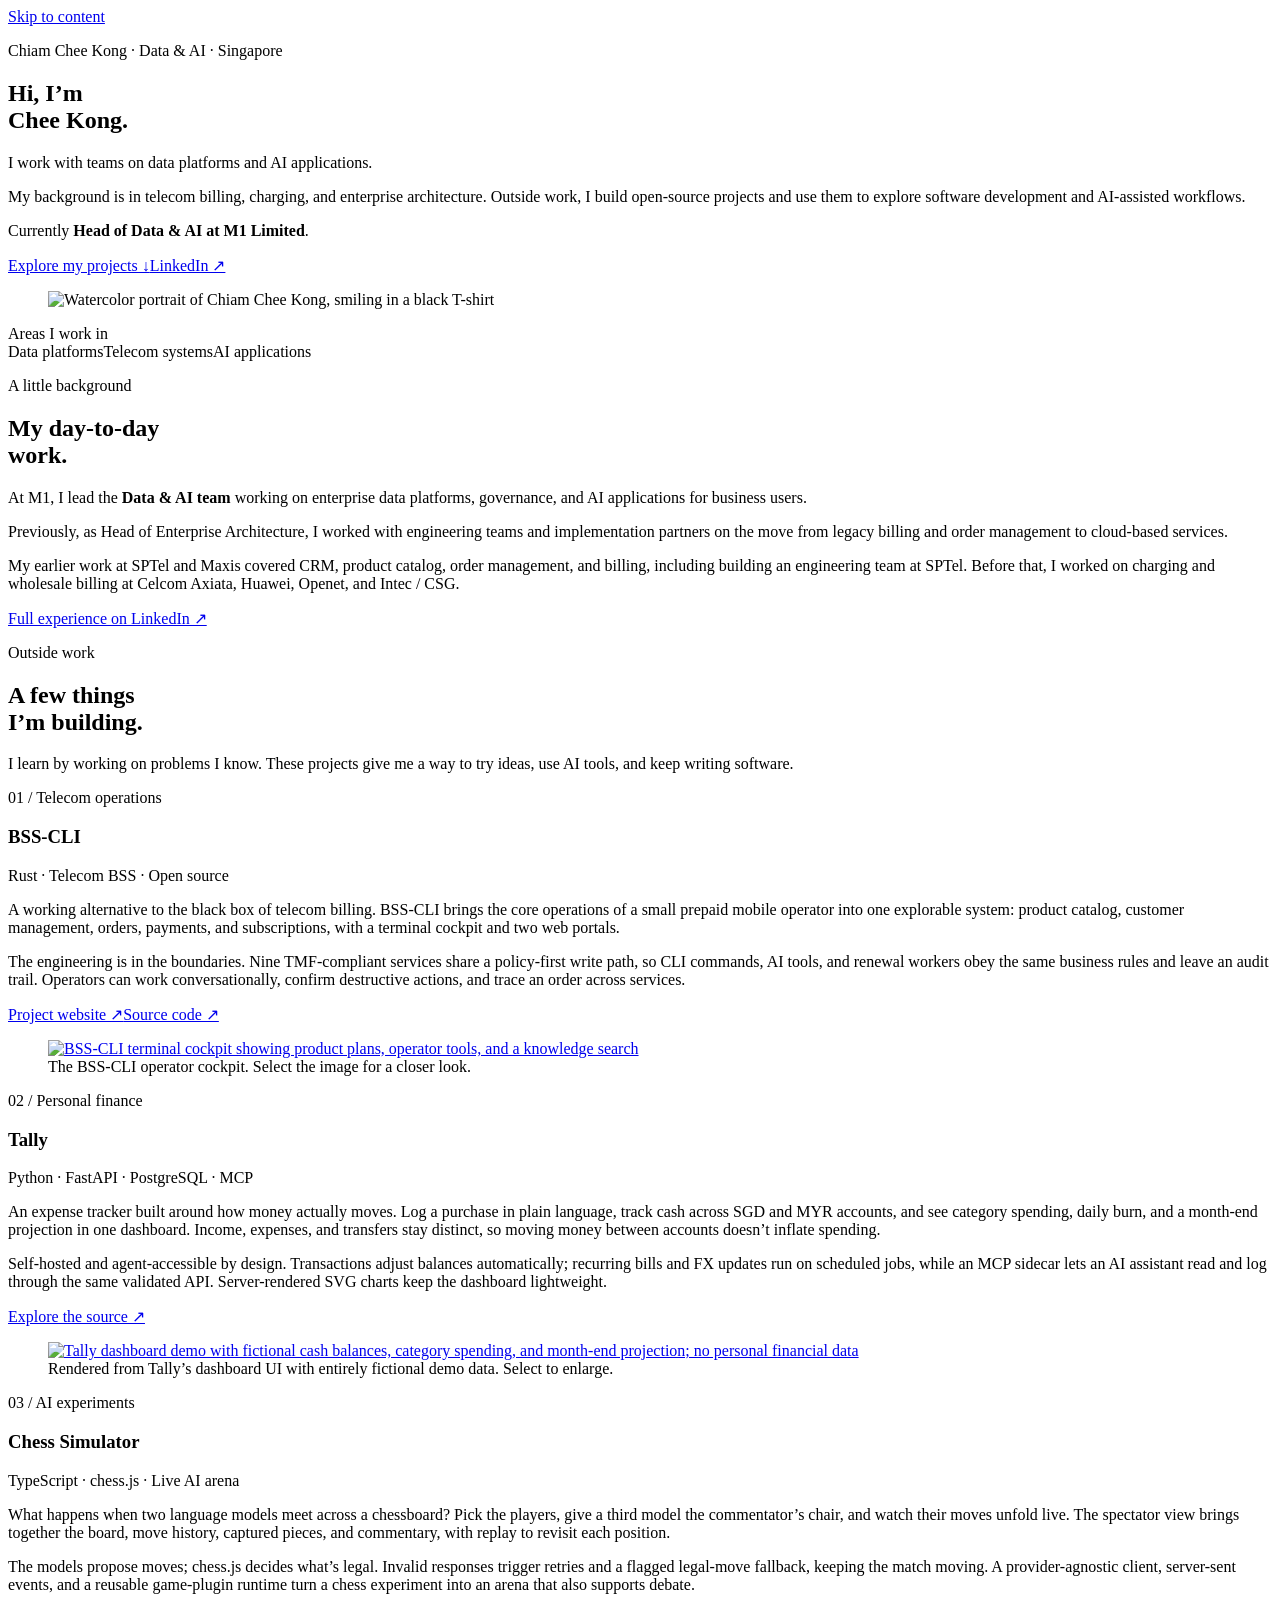
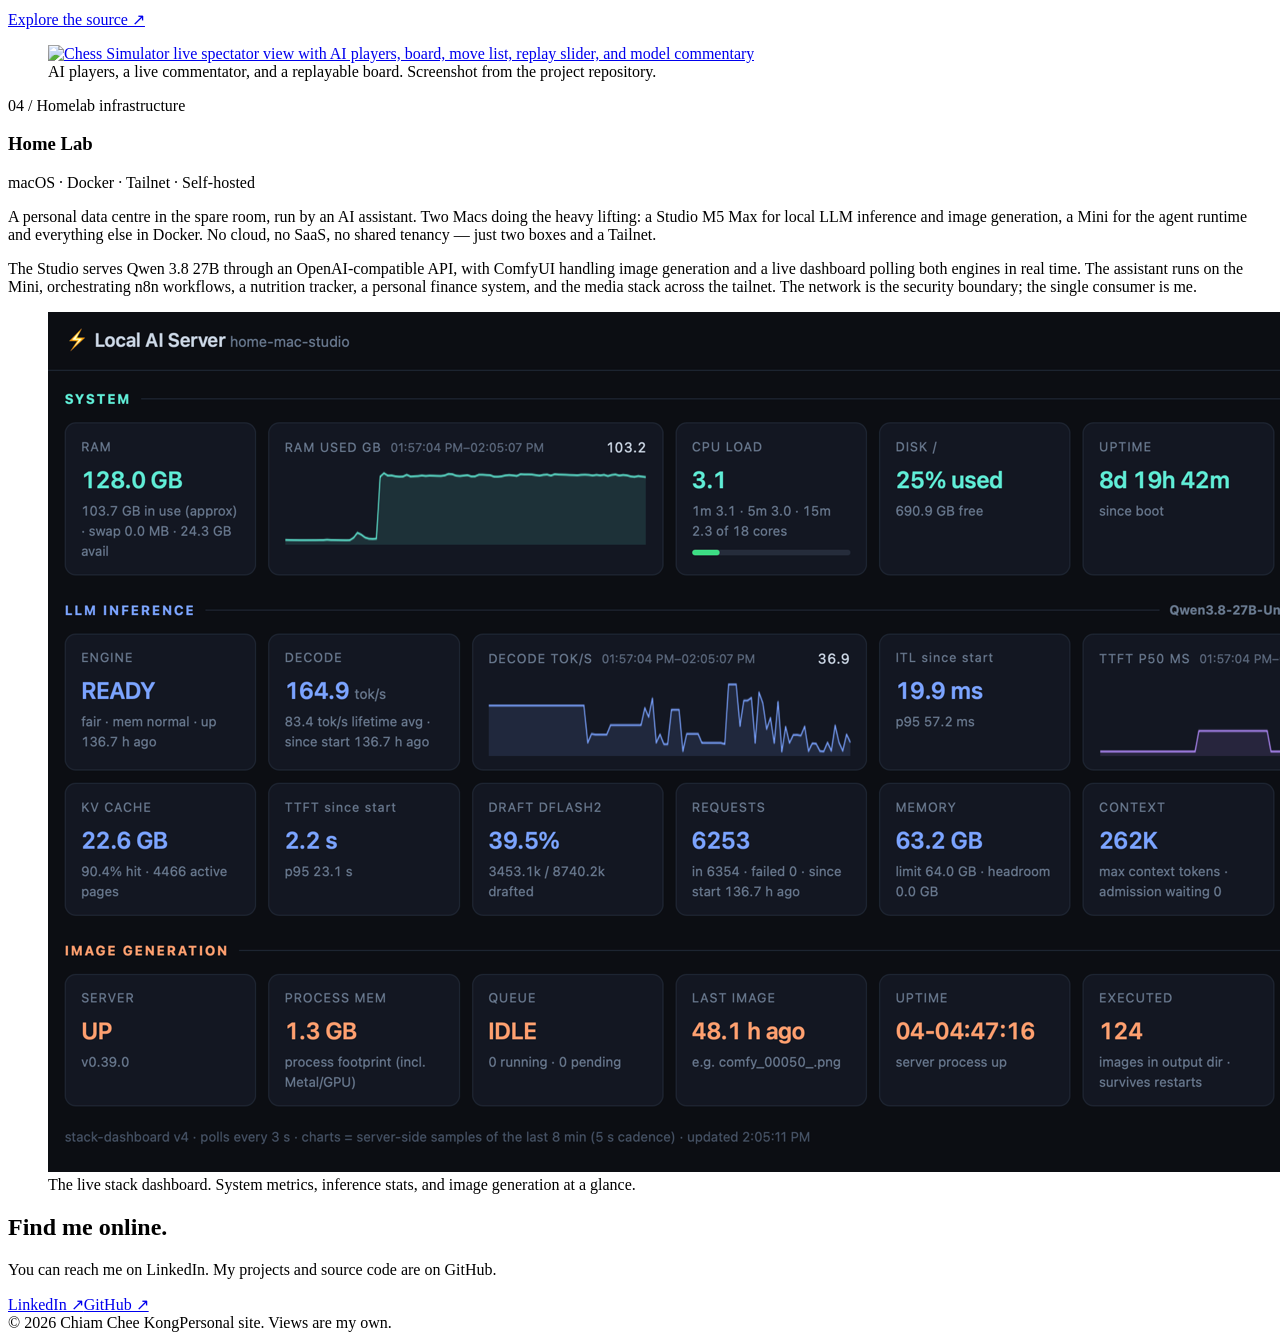
==== commit 32ba6ac1: "Feature the AI assistant in homelab description" ====
--- a/index.html
+++ b/index.html
@@ -102,8 +102,8 @@
   </article>
   <article class="featured" id="homelab" aria-labelledby="homelab-title">
     <div><p class="eyebrow">04 / Homelab infrastructure</p><h3 id="homelab-title">Home Lab</h3><p class="meta">macOS · Docker · Tailnet · Self-hosted</p>
-      <p class="description">A personal data centre in the spare room. Two Macs doing the heavy lifting: a Studio M5 Max running local LLM inference and image generation, and a Mini hosting the agent runtime and everything else in Docker. No cloud, no SaaS, no shared tenancy — just two boxes and a Tailnet.</p>
-      <p class="description">The Studio serves Qwen 3.8 27B through an OpenAI-compatible API, with ComfyUI handling image generation and a live dashboard polling both engines in real time. The Mini runs n8n workflows, a nutrition tracker, a personal finance system, and the media stack, all reachable from the desk across the tailnet. The network is the security boundary; the single consumer is me.</p>
+      <p class="description">A personal data centre in the spare room, run by an AI assistant. Two Macs doing the heavy lifting: a Studio M5 Max for local LLM inference and image generation, a Mini for the agent runtime and everything else in Docker. No cloud, no SaaS, no shared tenancy — just two boxes and a Tailnet.</p>
+      <p class="description">The Studio serves Qwen 3.8 27B through an OpenAI-compatible API, with ComfyUI handling image generation and a live dashboard polling both engines in real time. The assistant runs on the Mini, orchestrating n8n workflows, a nutrition tracker, a personal finance system, and the media stack across the tailnet. The network is the security boundary; the single consumer is me.</p>
     </div><figure><a class="preview-link" href="./assets/homelab-preview.png" aria-label="View full homelab dashboard screenshot"><img class="product-image" src="./assets/homelab-preview.png?v=20261024" alt="Homelab stack dashboard showing system metrics, LLM inference stats, and image generation status" width="1440" height="860" loading="lazy"></a><figcaption>The live stack dashboard. System metrics, inference stats, and image generation at a glance.</figcaption></figure>
   </article>
   </div>
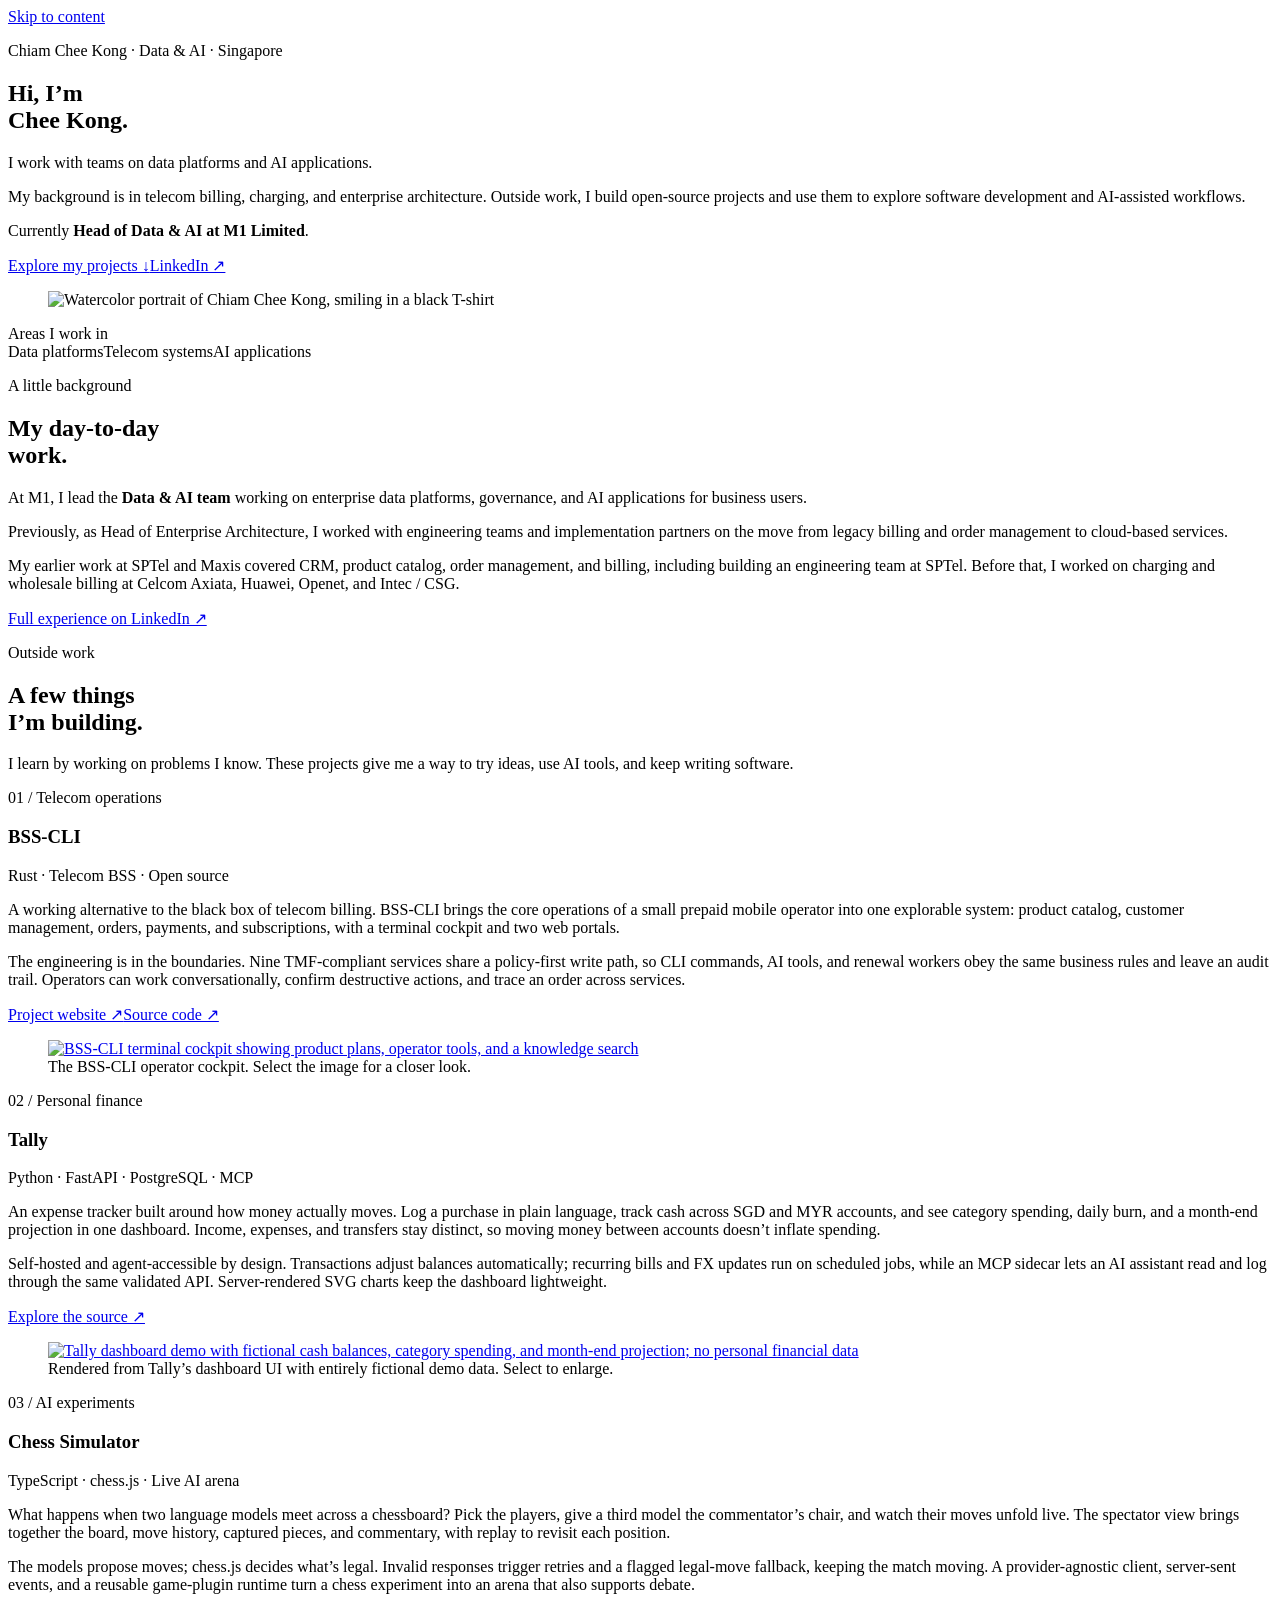
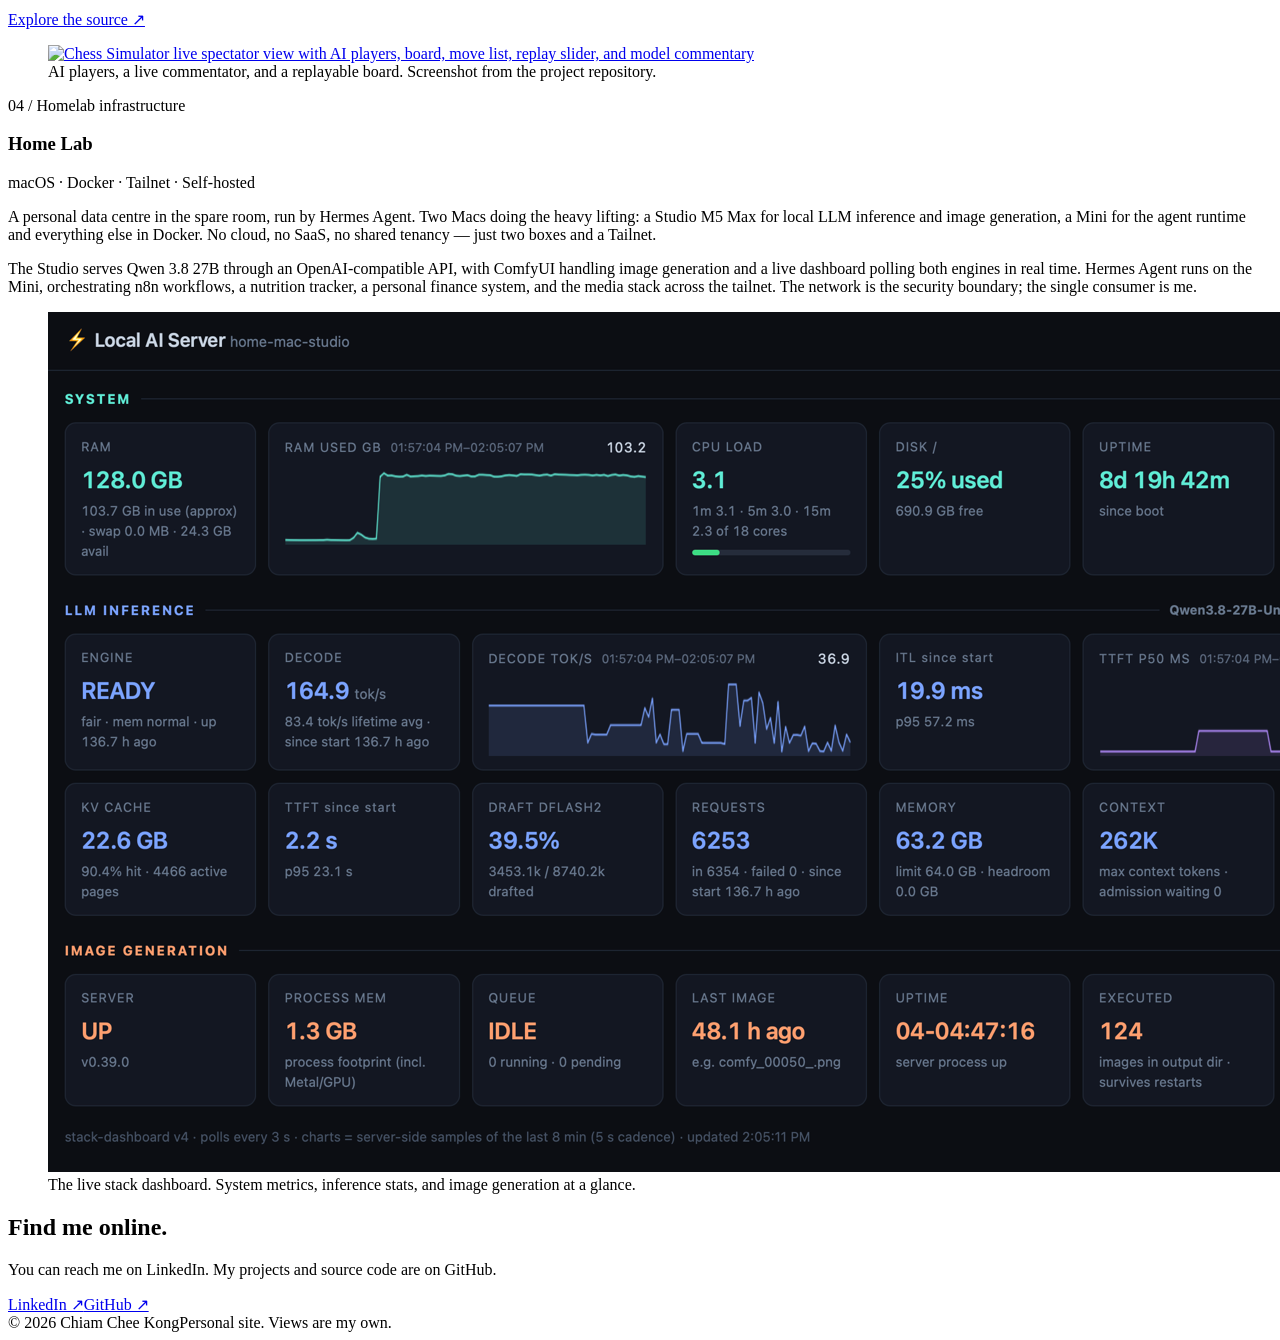
==== commit a17c1392: "Name the agent: Hermes Agent" ====
--- a/index.html
+++ b/index.html
@@ -102,8 +102,8 @@
   </article>
   <article class="featured" id="homelab" aria-labelledby="homelab-title">
     <div><p class="eyebrow">04 / Homelab infrastructure</p><h3 id="homelab-title">Home Lab</h3><p class="meta">macOS · Docker · Tailnet · Self-hosted</p>
-      <p class="description">A personal data centre in the spare room, run by an AI assistant. Two Macs doing the heavy lifting: a Studio M5 Max for local LLM inference and image generation, a Mini for the agent runtime and everything else in Docker. No cloud, no SaaS, no shared tenancy — just two boxes and a Tailnet.</p>
-      <p class="description">The Studio serves Qwen 3.8 27B through an OpenAI-compatible API, with ComfyUI handling image generation and a live dashboard polling both engines in real time. The assistant runs on the Mini, orchestrating n8n workflows, a nutrition tracker, a personal finance system, and the media stack across the tailnet. The network is the security boundary; the single consumer is me.</p>
+      <p class="description">A personal data centre in the spare room, run by Hermes Agent. Two Macs doing the heavy lifting: a Studio M5 Max for local LLM inference and image generation, a Mini for the agent runtime and everything else in Docker. No cloud, no SaaS, no shared tenancy — just two boxes and a Tailnet.</p>
+      <p class="description">The Studio serves Qwen 3.8 27B through an OpenAI-compatible API, with ComfyUI handling image generation and a live dashboard polling both engines in real time. Hermes Agent runs on the Mini, orchestrating n8n workflows, a nutrition tracker, a personal finance system, and the media stack across the tailnet. The network is the security boundary; the single consumer is me.</p>
     </div><figure><a class="preview-link" href="./assets/homelab-preview.png" aria-label="View full homelab dashboard screenshot"><img class="product-image" src="./assets/homelab-preview.png?v=20261024" alt="Homelab stack dashboard showing system metrics, LLM inference stats, and image generation status" width="1440" height="860" loading="lazy"></a><figcaption>The live stack dashboard. System metrics, inference stats, and image generation at a glance.</figcaption></figure>
   </article>
   </div>
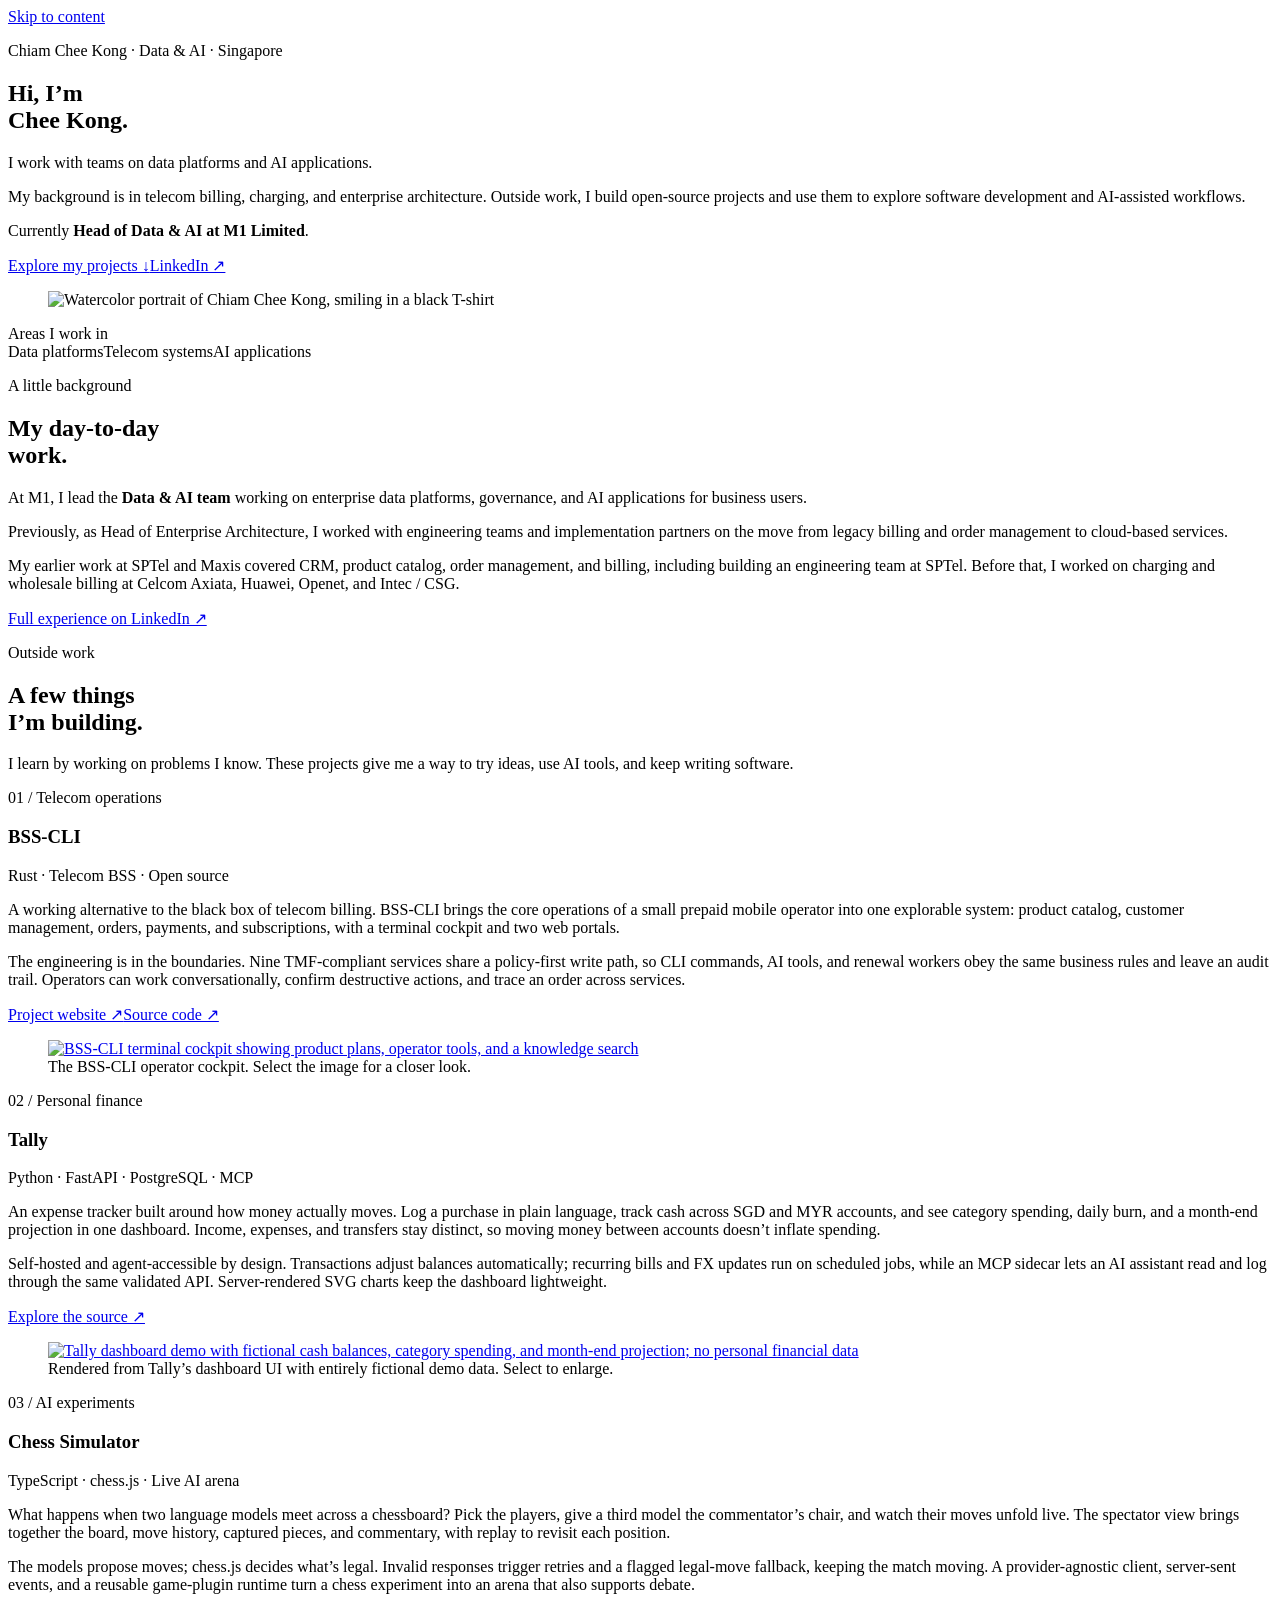
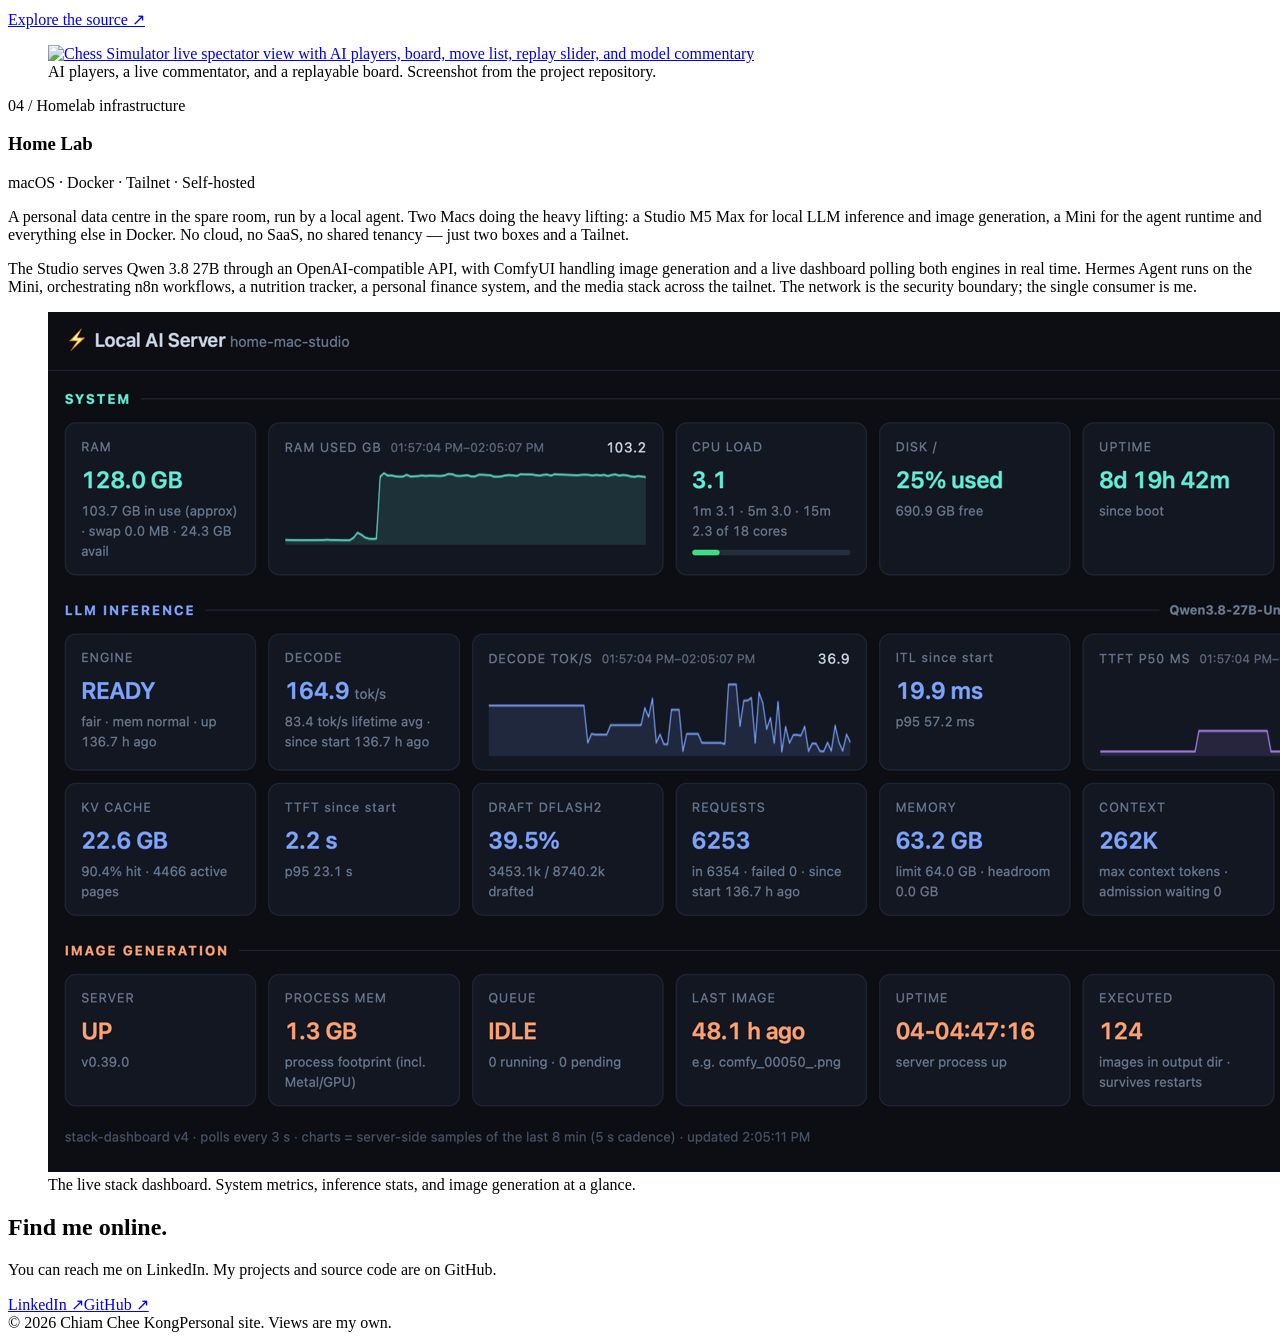
==== commit 31dc6097: "Generic 'local agent' in intro, Hermes Agent in elaboration" ====
--- a/index.html
+++ b/index.html
@@ -102,7 +102,7 @@
   </article>
   <article class="featured" id="homelab" aria-labelledby="homelab-title">
     <div><p class="eyebrow">04 / Homelab infrastructure</p><h3 id="homelab-title">Home Lab</h3><p class="meta">macOS · Docker · Tailnet · Self-hosted</p>
-      <p class="description">A personal data centre in the spare room, run by Hermes Agent. Two Macs doing the heavy lifting: a Studio M5 Max for local LLM inference and image generation, a Mini for the agent runtime and everything else in Docker. No cloud, no SaaS, no shared tenancy — just two boxes and a Tailnet.</p>
+      <p class="description">A personal data centre in the spare room, run by a local agent. Two Macs doing the heavy lifting: a Studio M5 Max for local LLM inference and image generation, a Mini for the agent runtime and everything else in Docker. No cloud, no SaaS, no shared tenancy — just two boxes and a Tailnet.</p>
       <p class="description">The Studio serves Qwen 3.8 27B through an OpenAI-compatible API, with ComfyUI handling image generation and a live dashboard polling both engines in real time. Hermes Agent runs on the Mini, orchestrating n8n workflows, a nutrition tracker, a personal finance system, and the media stack across the tailnet. The network is the security boundary; the single consumer is me.</p>
     </div><figure><a class="preview-link" href="./assets/homelab-preview.png" aria-label="View full homelab dashboard screenshot"><img class="product-image" src="./assets/homelab-preview.png?v=20261024" alt="Homelab stack dashboard showing system metrics, LLM inference stats, and image generation status" width="1440" height="860" loading="lazy"></a><figcaption>The live stack dashboard. System metrics, inference stats, and image generation at a glance.</figcaption></figure>
   </article>
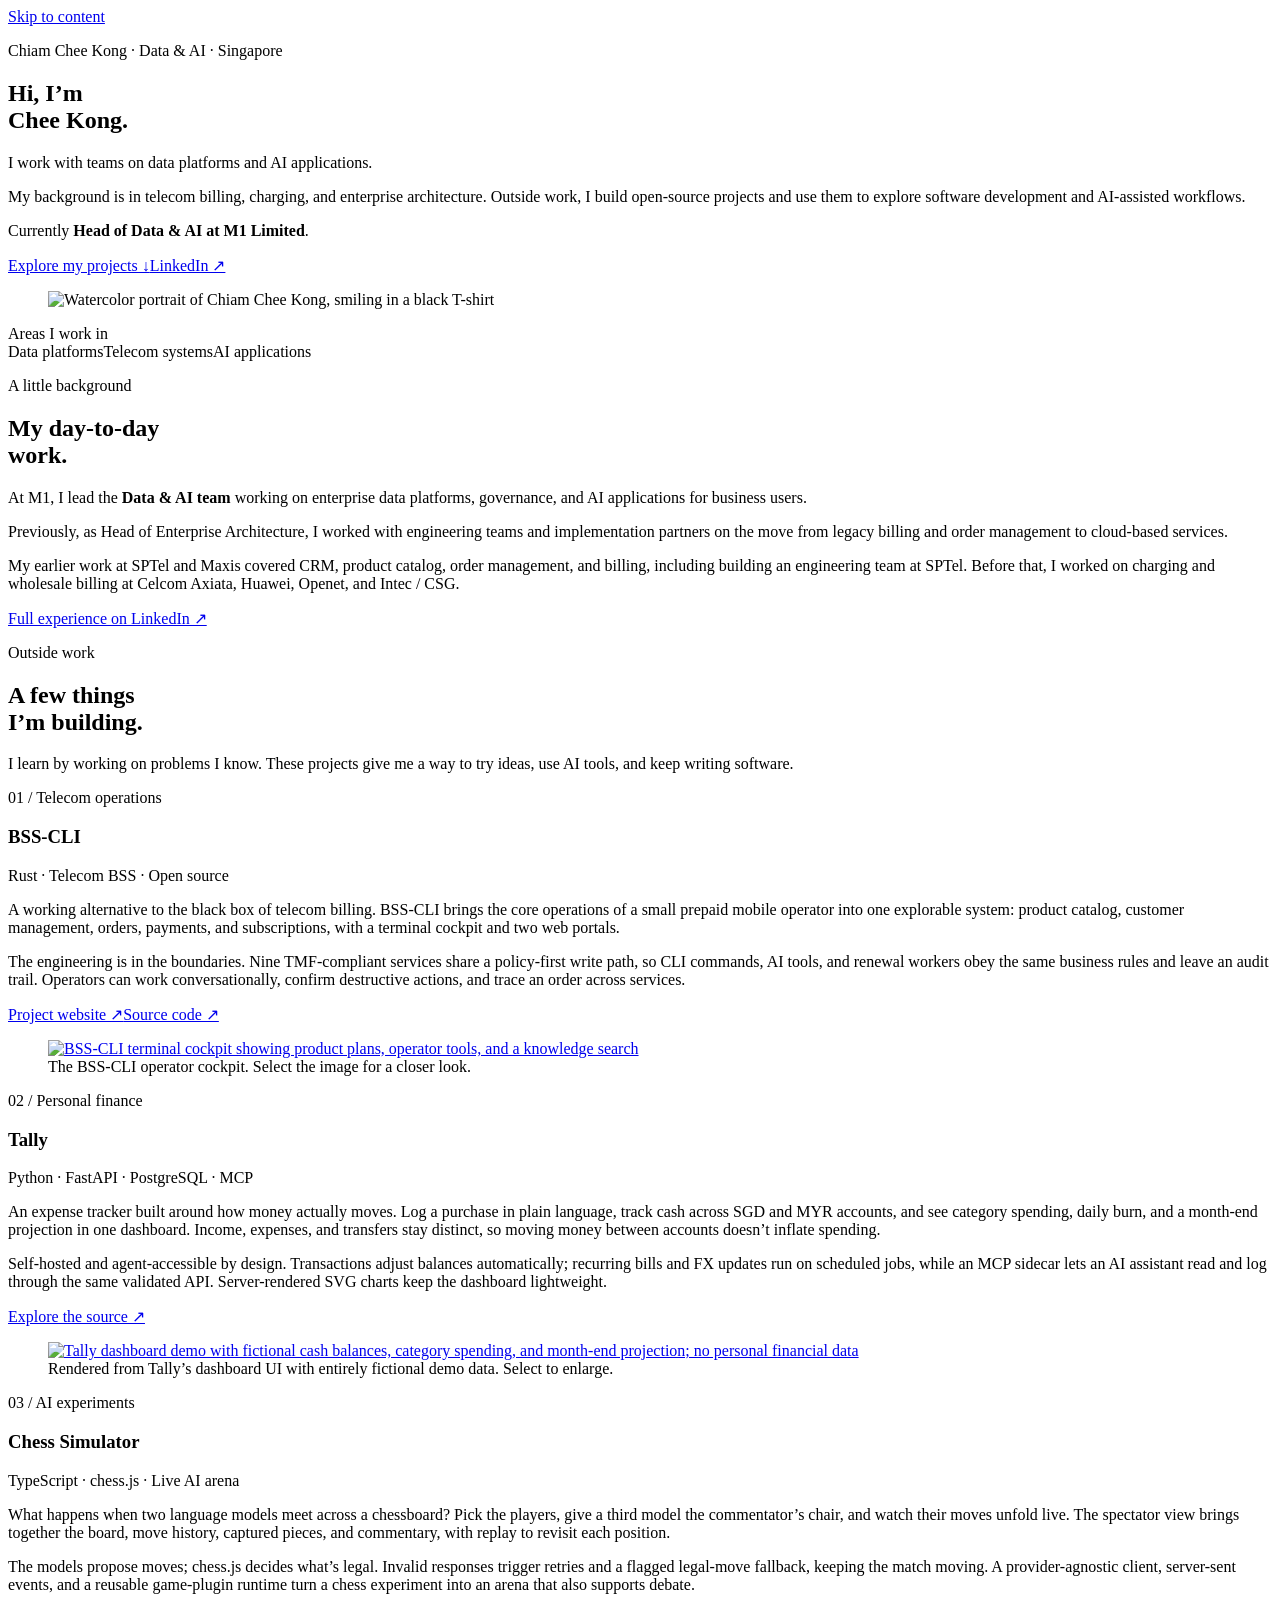
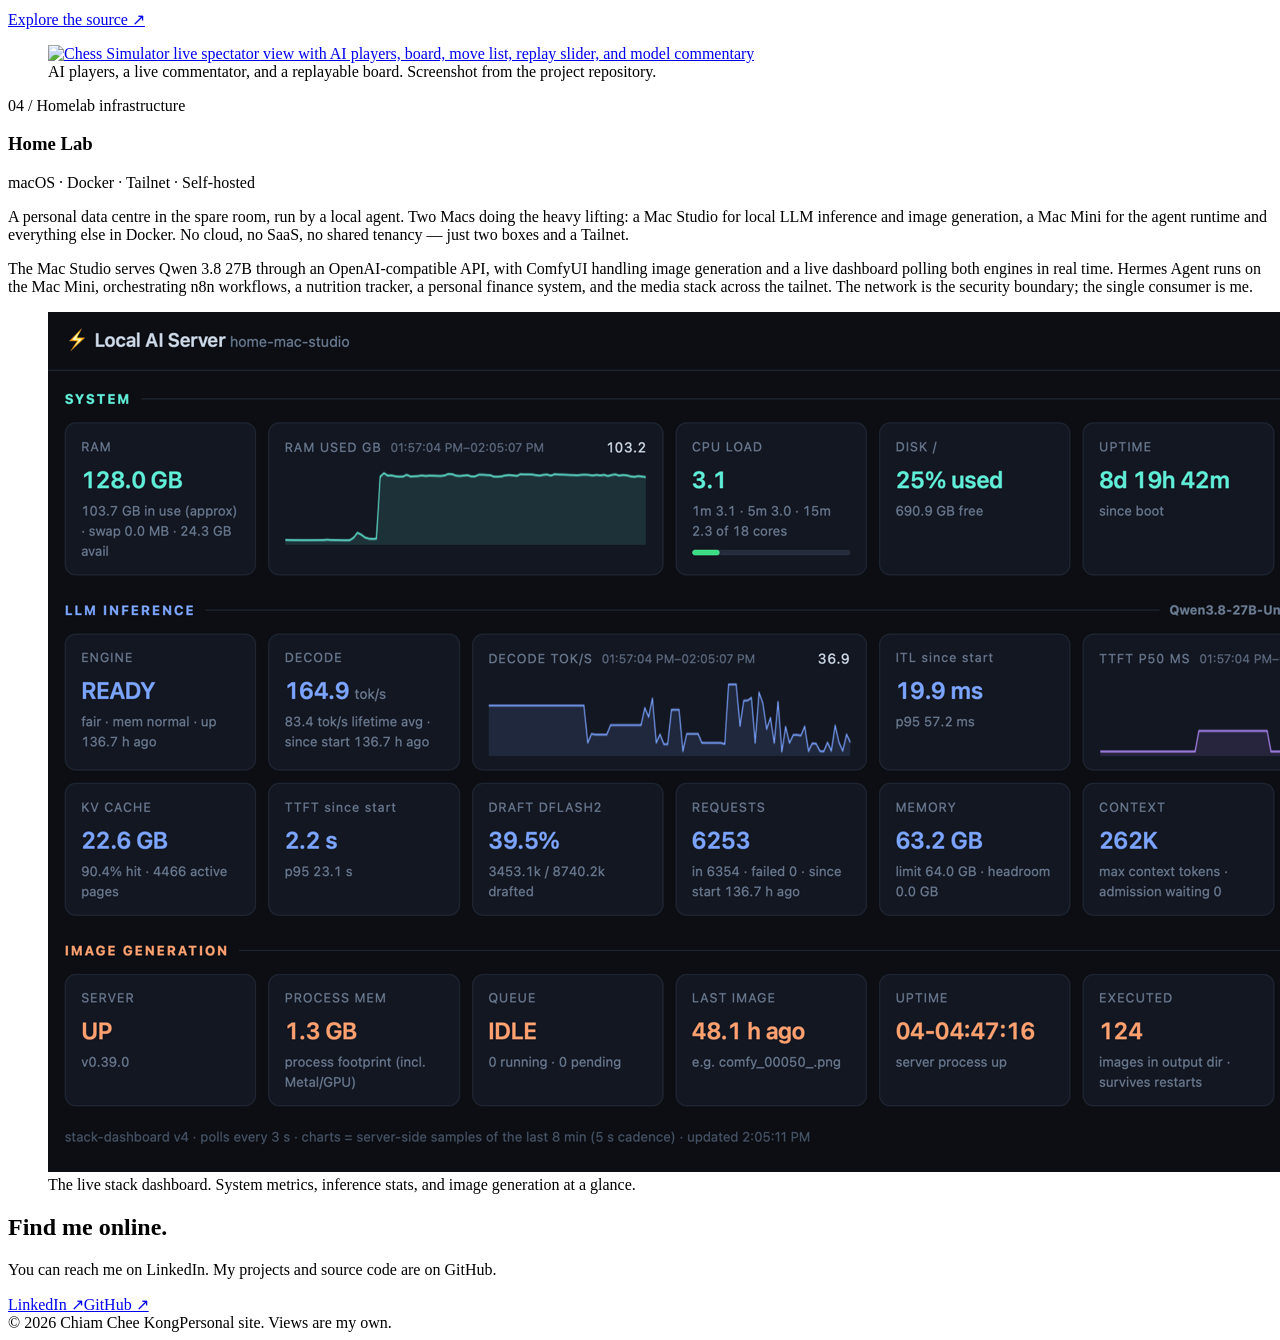
==== commit 90d16006: "Mac Studio / Mac Mini, drop processor generation" ====
--- a/index.html
+++ b/index.html
@@ -102,8 +102,8 @@
   </article>
   <article class="featured" id="homelab" aria-labelledby="homelab-title">
     <div><p class="eyebrow">04 / Homelab infrastructure</p><h3 id="homelab-title">Home Lab</h3><p class="meta">macOS · Docker · Tailnet · Self-hosted</p>
-      <p class="description">A personal data centre in the spare room, run by a local agent. Two Macs doing the heavy lifting: a Studio M5 Max for local LLM inference and image generation, a Mini for the agent runtime and everything else in Docker. No cloud, no SaaS, no shared tenancy — just two boxes and a Tailnet.</p>
-      <p class="description">The Studio serves Qwen 3.8 27B through an OpenAI-compatible API, with ComfyUI handling image generation and a live dashboard polling both engines in real time. Hermes Agent runs on the Mini, orchestrating n8n workflows, a nutrition tracker, a personal finance system, and the media stack across the tailnet. The network is the security boundary; the single consumer is me.</p>
+      <p class="description">A personal data centre in the spare room, run by a local agent. Two Macs doing the heavy lifting: a Mac Studio for local LLM inference and image generation, a Mac Mini for the agent runtime and everything else in Docker. No cloud, no SaaS, no shared tenancy — just two boxes and a Tailnet.</p>
+      <p class="description">The Mac Studio serves Qwen 3.8 27B through an OpenAI-compatible API, with ComfyUI handling image generation and a live dashboard polling both engines in real time. Hermes Agent runs on the Mac Mini, orchestrating n8n workflows, a nutrition tracker, a personal finance system, and the media stack across the tailnet. The network is the security boundary; the single consumer is me.</p>
     </div><figure><a class="preview-link" href="./assets/homelab-preview.png" aria-label="View full homelab dashboard screenshot"><img class="product-image" src="./assets/homelab-preview.png?v=20261024" alt="Homelab stack dashboard showing system metrics, LLM inference stats, and image generation status" width="1440" height="860" loading="lazy"></a><figcaption>The live stack dashboard. System metrics, inference stats, and image generation at a glance.</figcaption></figure>
   </article>
   </div>
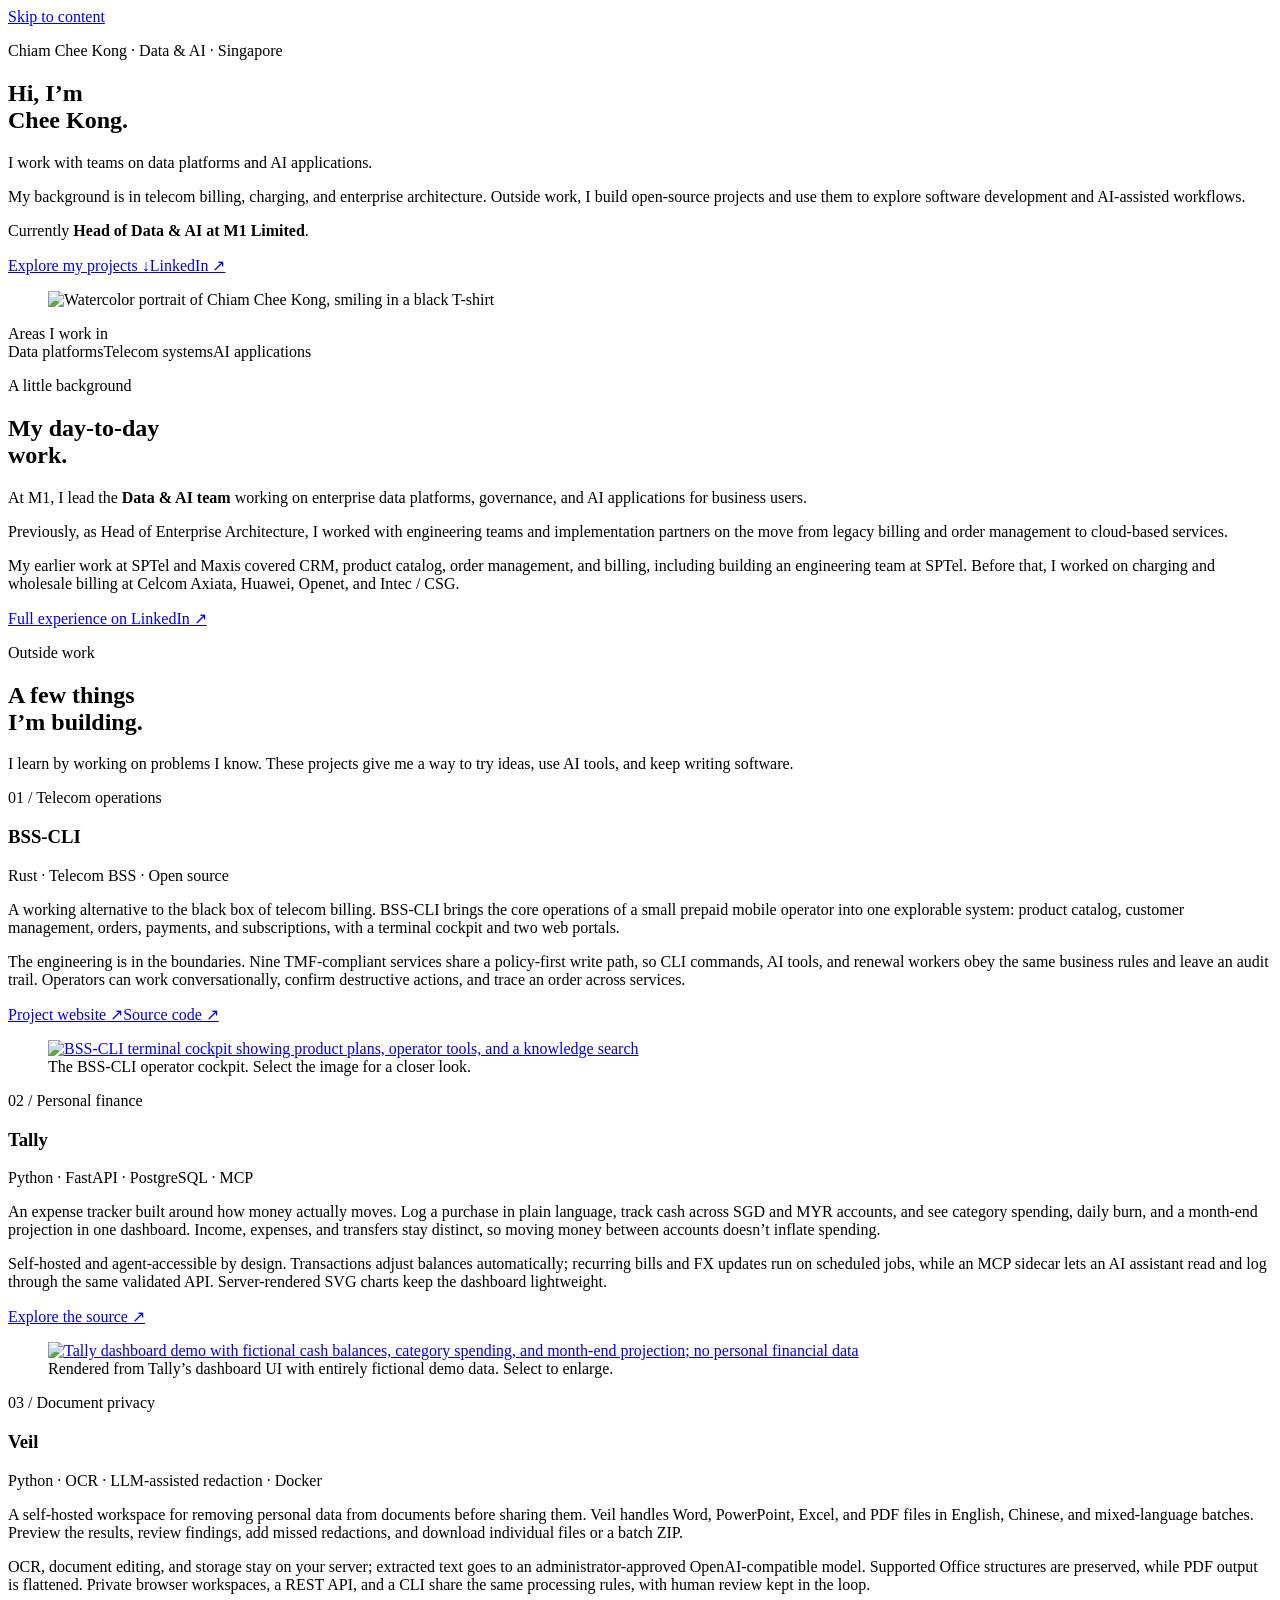
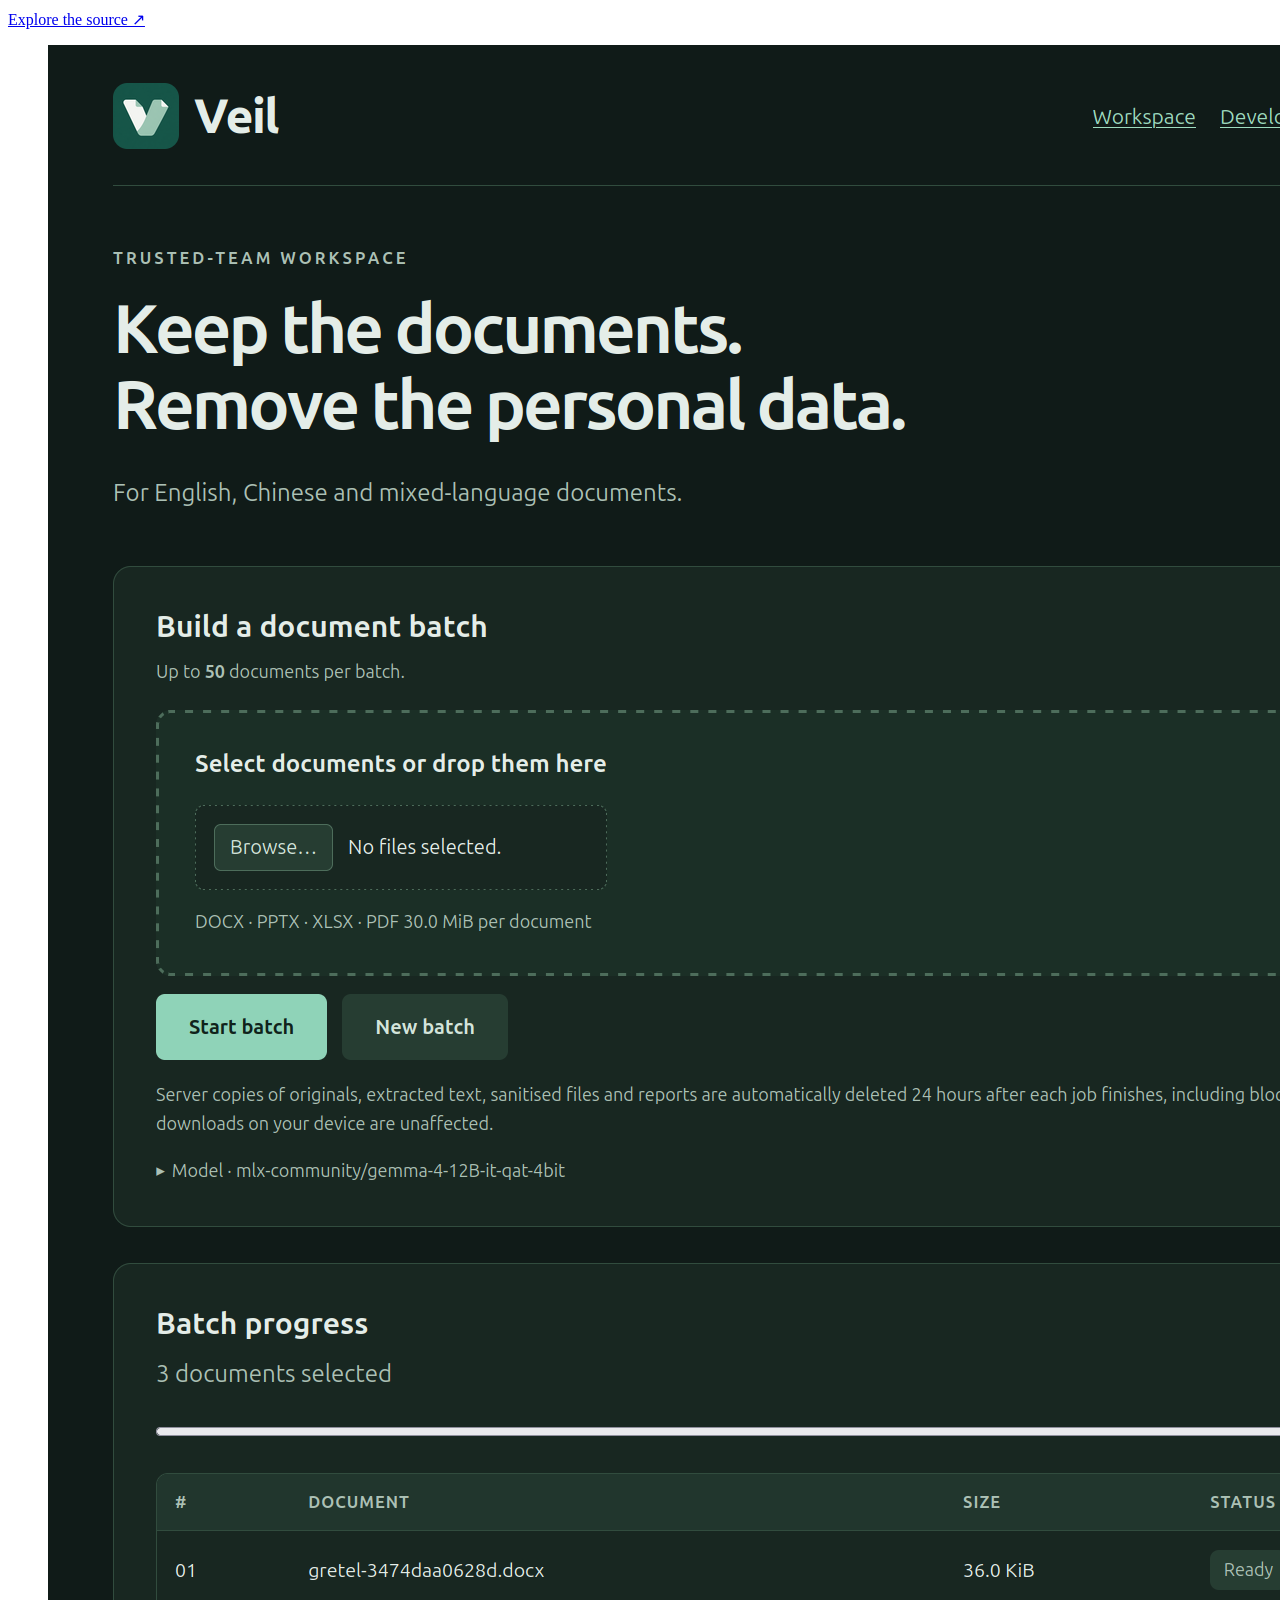
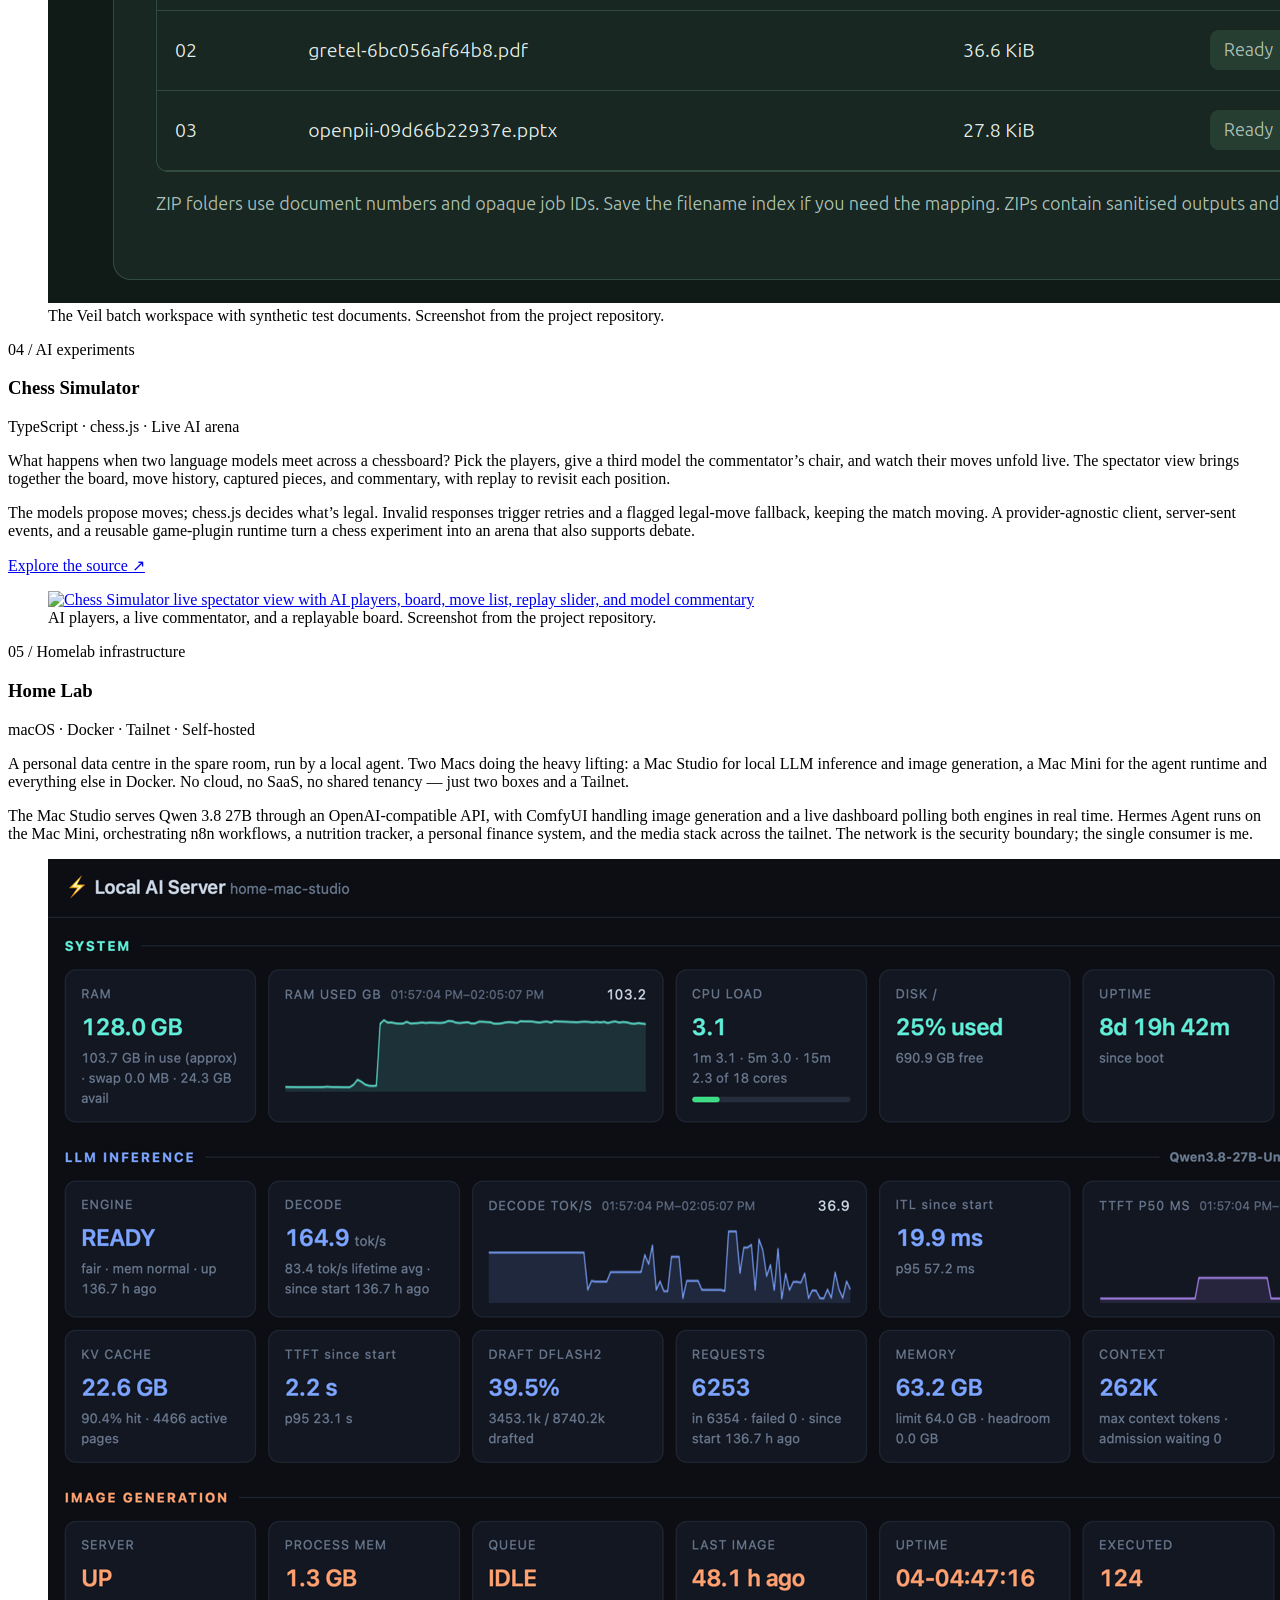
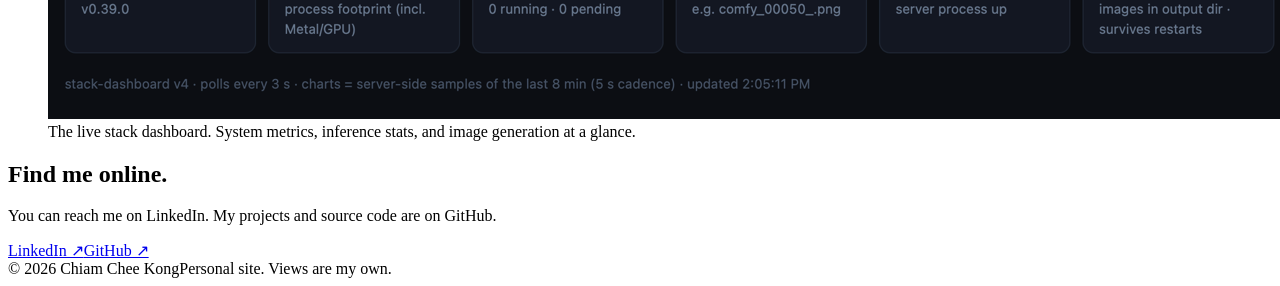
==== commit 0c43a228: "Add Veil as third portfolio project" ====
--- a/index.html
+++ b/index.html
@@ -93,15 +93,22 @@
       <div class="feature-links"><a href="https://github.com/chiam-ck/tally-expenses" target="_blank" rel="noopener">Explore the source ↗</a></div>
     </div><figure><a class="preview-link" href="./assets/tally-preview.png" aria-label="View full Tally demo dashboard"><img class="product-image" src="./assets/tally-preview.png" alt="Tally dashboard demo with fictional cash balances, category spending, and month-end projection; no personal financial data" width="1280" height="1115" loading="lazy"></a><figcaption>Rendered from Tally’s dashboard UI with entirely fictional demo data. Select to enlarge.</figcaption></figure>
   </article>
+  <article class="featured" id="veil" aria-labelledby="veil-title">
+    <div><p class="eyebrow">03 / Document privacy</p><h3 id="veil-title">Veil</h3><p class="meta">Python · OCR · LLM-assisted redaction · Docker</p>
+      <p class="description">A self-hosted workspace for removing personal data from documents before sharing them. Veil handles Word, PowerPoint, Excel, and PDF files in English, Chinese, and mixed-language batches. Preview the results, review findings, add missed redactions, and download individual files or a batch ZIP.</p>
+      <p class="description">OCR, document editing, and storage stay on your server; extracted text goes to an administrator-approved OpenAI-compatible model. Supported Office structures are preserved, while PDF output is flattened. Private browser workspaces, a REST API, and a CLI share the same processing rules, with human review kept in the loop.</p>
+      <div class="feature-links"><a href="https://github.com/chiam-ck/veil" target="_blank" rel="noopener">Explore the source ↗</a></div>
+    </div><figure><a class="preview-link" href="./assets/veil-preview.png" aria-label="View full Veil workspace screenshot"><img class="product-image" src="./assets/veil-preview.png" alt="Veil document-redaction workspace with three synthetic test documents ready for batch processing" width="1831" height="1858" loading="lazy"></a><figcaption>The Veil batch workspace with synthetic test documents. Screenshot from the project repository.</figcaption></figure>
+  </article>
   <article class="featured" id="chess-simulator" aria-labelledby="chess-title">
-    <div><p class="eyebrow">03 / AI experiments</p><h3 id="chess-title">Chess Simulator</h3><p class="meta">TypeScript · chess.js · Live AI arena</p>
+    <div><p class="eyebrow">04 / AI experiments</p><h3 id="chess-title">Chess Simulator</h3><p class="meta">TypeScript · chess.js · Live AI arena</p>
       <p class="description">What happens when two language models meet across a chessboard? Pick the players, give a third model the commentator’s chair, and watch their moves unfold live. The spectator view brings together the board, move history, captured pieces, and commentary, with replay to revisit each position.</p>
       <p class="description">The models propose moves; chess.js decides what’s legal. Invalid responses trigger retries and a flagged legal-move fallback, keeping the match moving. A provider-agnostic client, server-sent events, and a reusable game-plugin runtime turn a chess experiment into an arena that also supports debate.</p>
       <div class="feature-links"><a href="https://github.com/chiam-ck/chess-simulator" target="_blank" rel="noopener">Explore the source ↗</a></div>
     </div><figure><a class="preview-link" href="./assets/chess-preview.png" aria-label="View full Chess Simulator screenshot"><img class="product-image" src="./assets/chess-preview.png" alt="Chess Simulator live spectator view with AI players, board, move list, replay slider, and model commentary" width="1952" height="1274" loading="lazy"></a><figcaption>AI players, a live commentator, and a replayable board. Screenshot from the project repository.</figcaption></figure>
   </article>
   <article class="featured" id="homelab" aria-labelledby="homelab-title">
-    <div><p class="eyebrow">04 / Homelab infrastructure</p><h3 id="homelab-title">Home Lab</h3><p class="meta">macOS · Docker · Tailnet · Self-hosted</p>
+    <div><p class="eyebrow">05 / Homelab infrastructure</p><h3 id="homelab-title">Home Lab</h3><p class="meta">macOS · Docker · Tailnet · Self-hosted</p>
       <p class="description">A personal data centre in the spare room, run by a local agent. Two Macs doing the heavy lifting: a Mac Studio for local LLM inference and image generation, a Mac Mini for the agent runtime and everything else in Docker. No cloud, no SaaS, no shared tenancy — just two boxes and a Tailnet.</p>
       <p class="description">The Mac Studio serves Qwen 3.8 27B through an OpenAI-compatible API, with ComfyUI handling image generation and a live dashboard polling both engines in real time. Hermes Agent runs on the Mac Mini, orchestrating n8n workflows, a nutrition tracker, a personal finance system, and the media stack across the tailnet. The network is the security boundary; the single consumer is me.</p>
     </div><figure><a class="preview-link" href="./assets/homelab-preview.png" aria-label="View full homelab dashboard screenshot"><img class="product-image" src="./assets/homelab-preview.png?v=20261024" alt="Homelab stack dashboard showing system metrics, LLM inference stats, and image generation status" width="1440" height="860" loading="lazy"></a><figcaption>The live stack dashboard. System metrics, inference stats, and image generation at a glance.</figcaption></figure>
